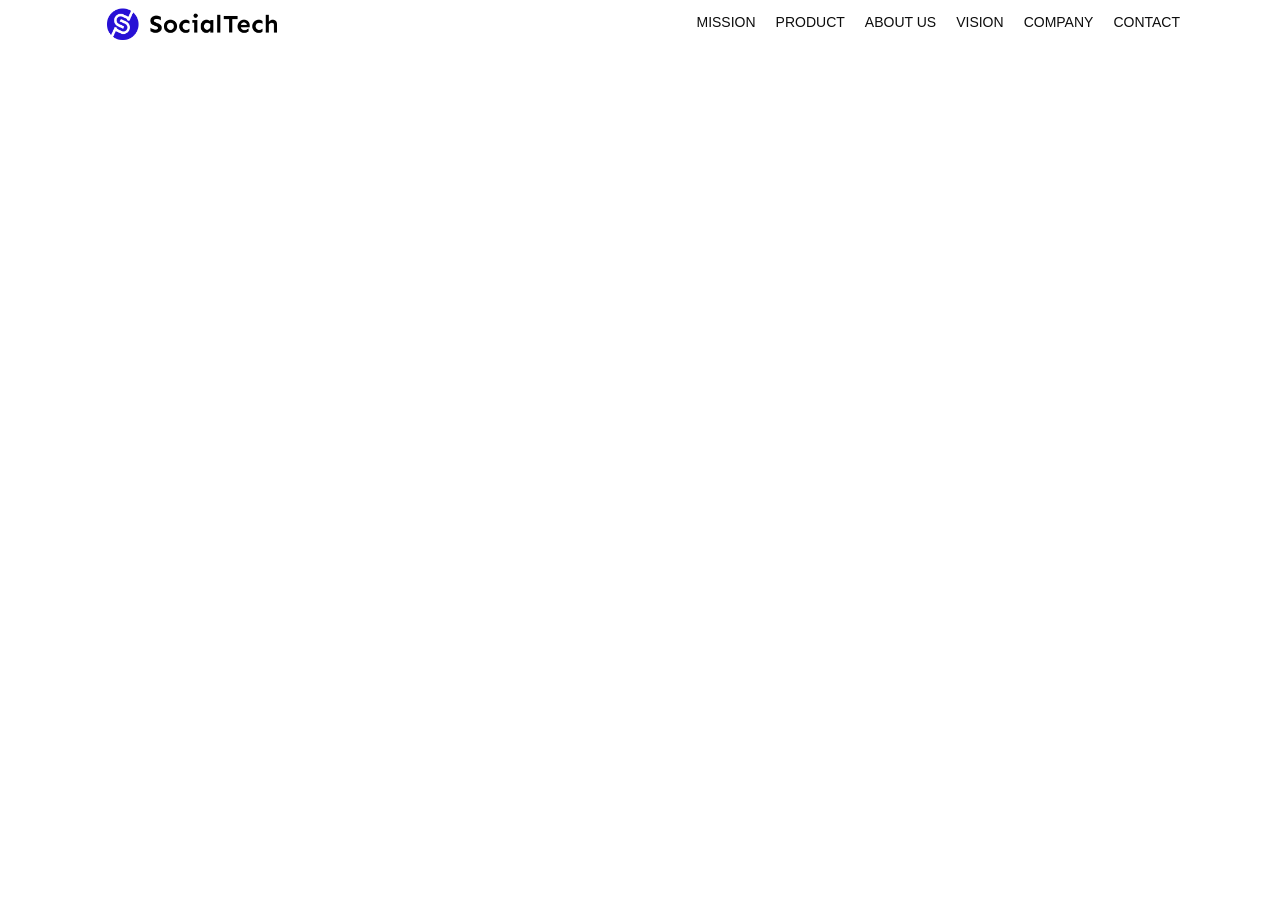
==== socialtech/index.html @ f6176fb5 "socialtech　アップロード" ====
<!DOCTYPE html>
<html lang="ja">
<head>
    <meta charset="UTF-8">
    <meta name="viewport" content="width=device-width, initial-scale=1.0">
    <meta name="description" content="SocialTechはEdTech業界のリーディングカンパニーを目指します。">
    <title>SocialTech</title>
    <link rel="stylesheet" href="reset.css">
    <link rel="stylesheet" href="style.css">
</head>
<body>
    <!-- ヘッダー -->
    <header>
        <!-- ロゴ -->
        <a href="index.html" id="logo">
            <img src="images/logo.png" alt="トップページに戻る">
        </a>
            <!-- PC用ナビゲーション -->
             <nav id="nav-pc">
                <ul>
                    <li><a href="mission.html">MISSION</a></li>
                    <li><a href="product.html">PRODUCT</a></li>
                    <li><a href="index.html#aboutus">ABOUT US</a></li>
                    <li><a href="index.html#vision">VISION</a></li>
                    <li><a href="index.html#company">COMPANY</a></li>
                    <li><a href="index.html#contact">CONTACT</a></li>
                </ul>
             </nav>
    </header>
    <main>
        <article>
            
        </article>
    </main>
    
</body>
</html>
---- socialtech/style.css ----
@charset "utf-8";

body{
max-width: 1080px;
margin: 0 auto;
}
header{
    display: flex;
    justify-content: space-between;
}
nav#nav-pc{
    font-size: 14px;
}
nav#nav-pc ul{
    display: flex;
    padding-left: 0;
}
nav#nav-pc ul li{
    list-style: none;
}
nav#nav-pc ul li a{
    text-decoration: none;
    margin-left: 20px;
    color: #0d0d0d;
}
nav#nav-pc ul li a:hover{
    text-decoration: underline;
}
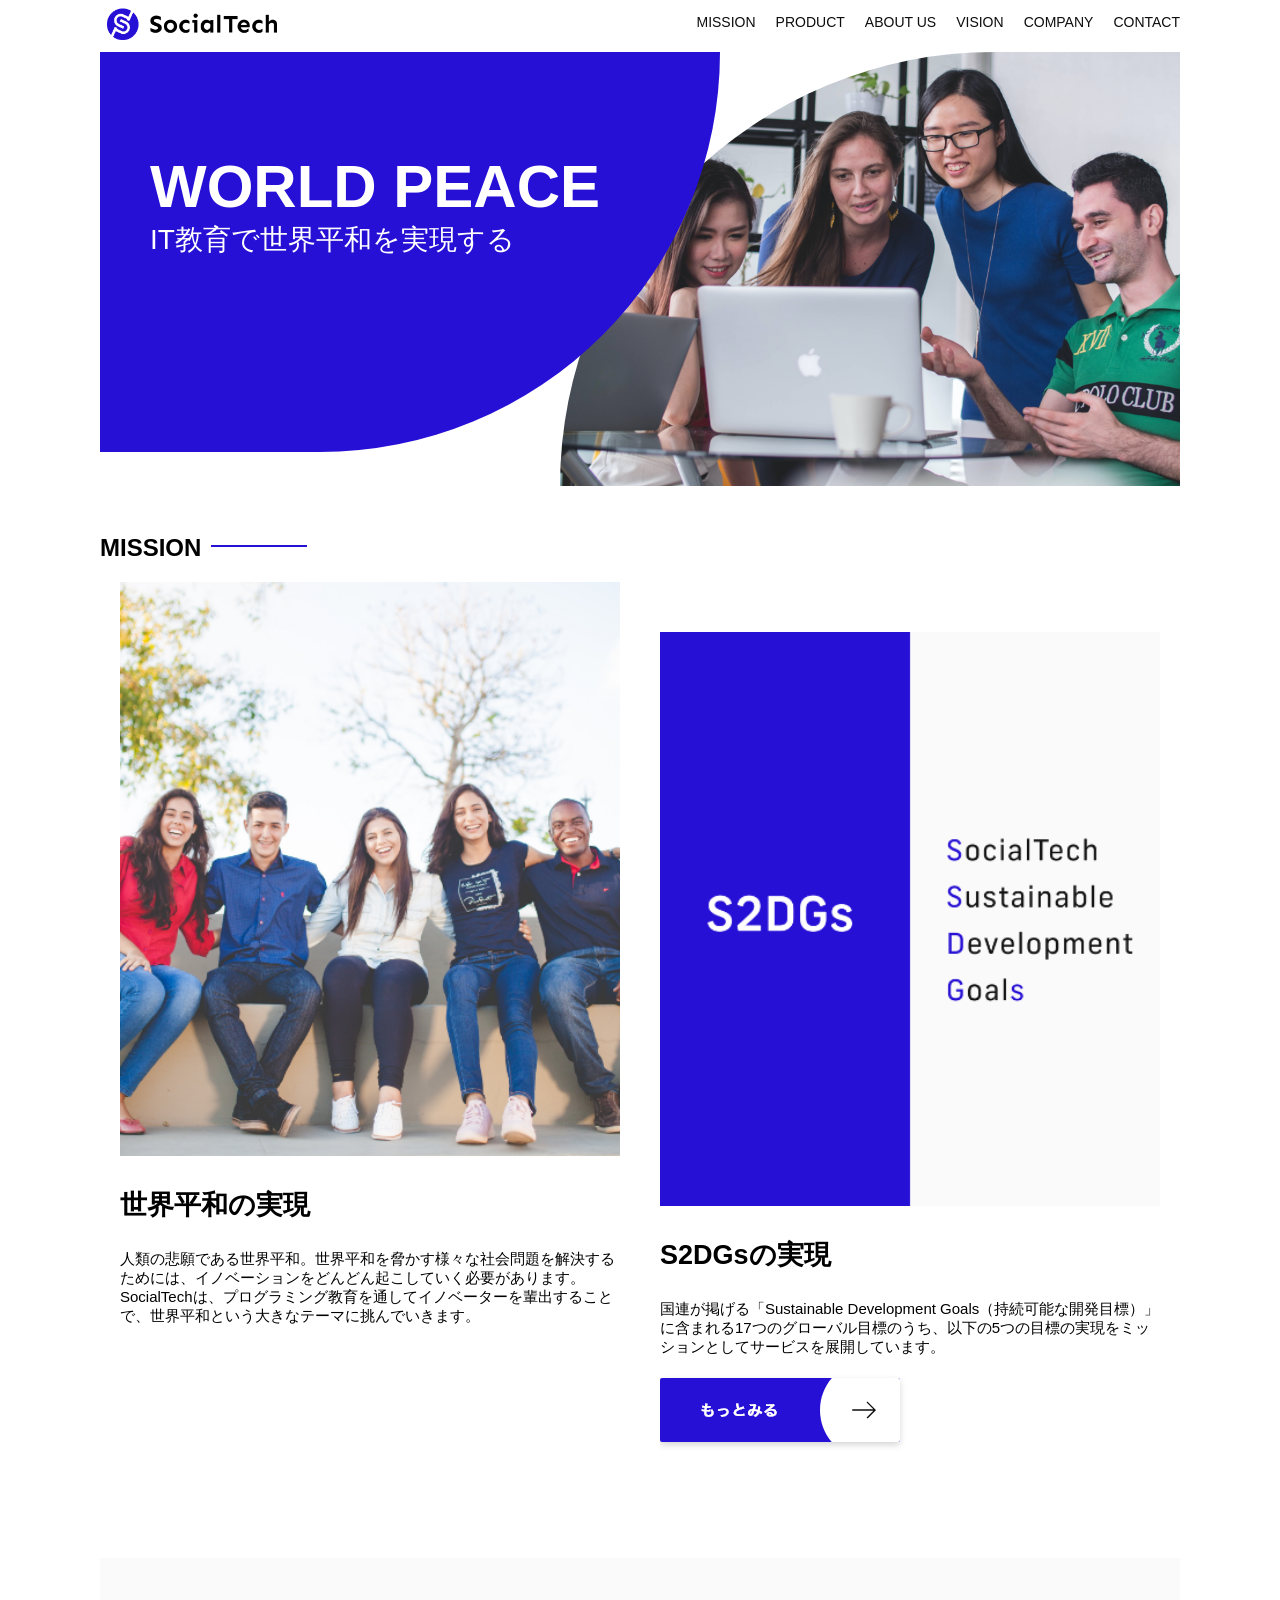
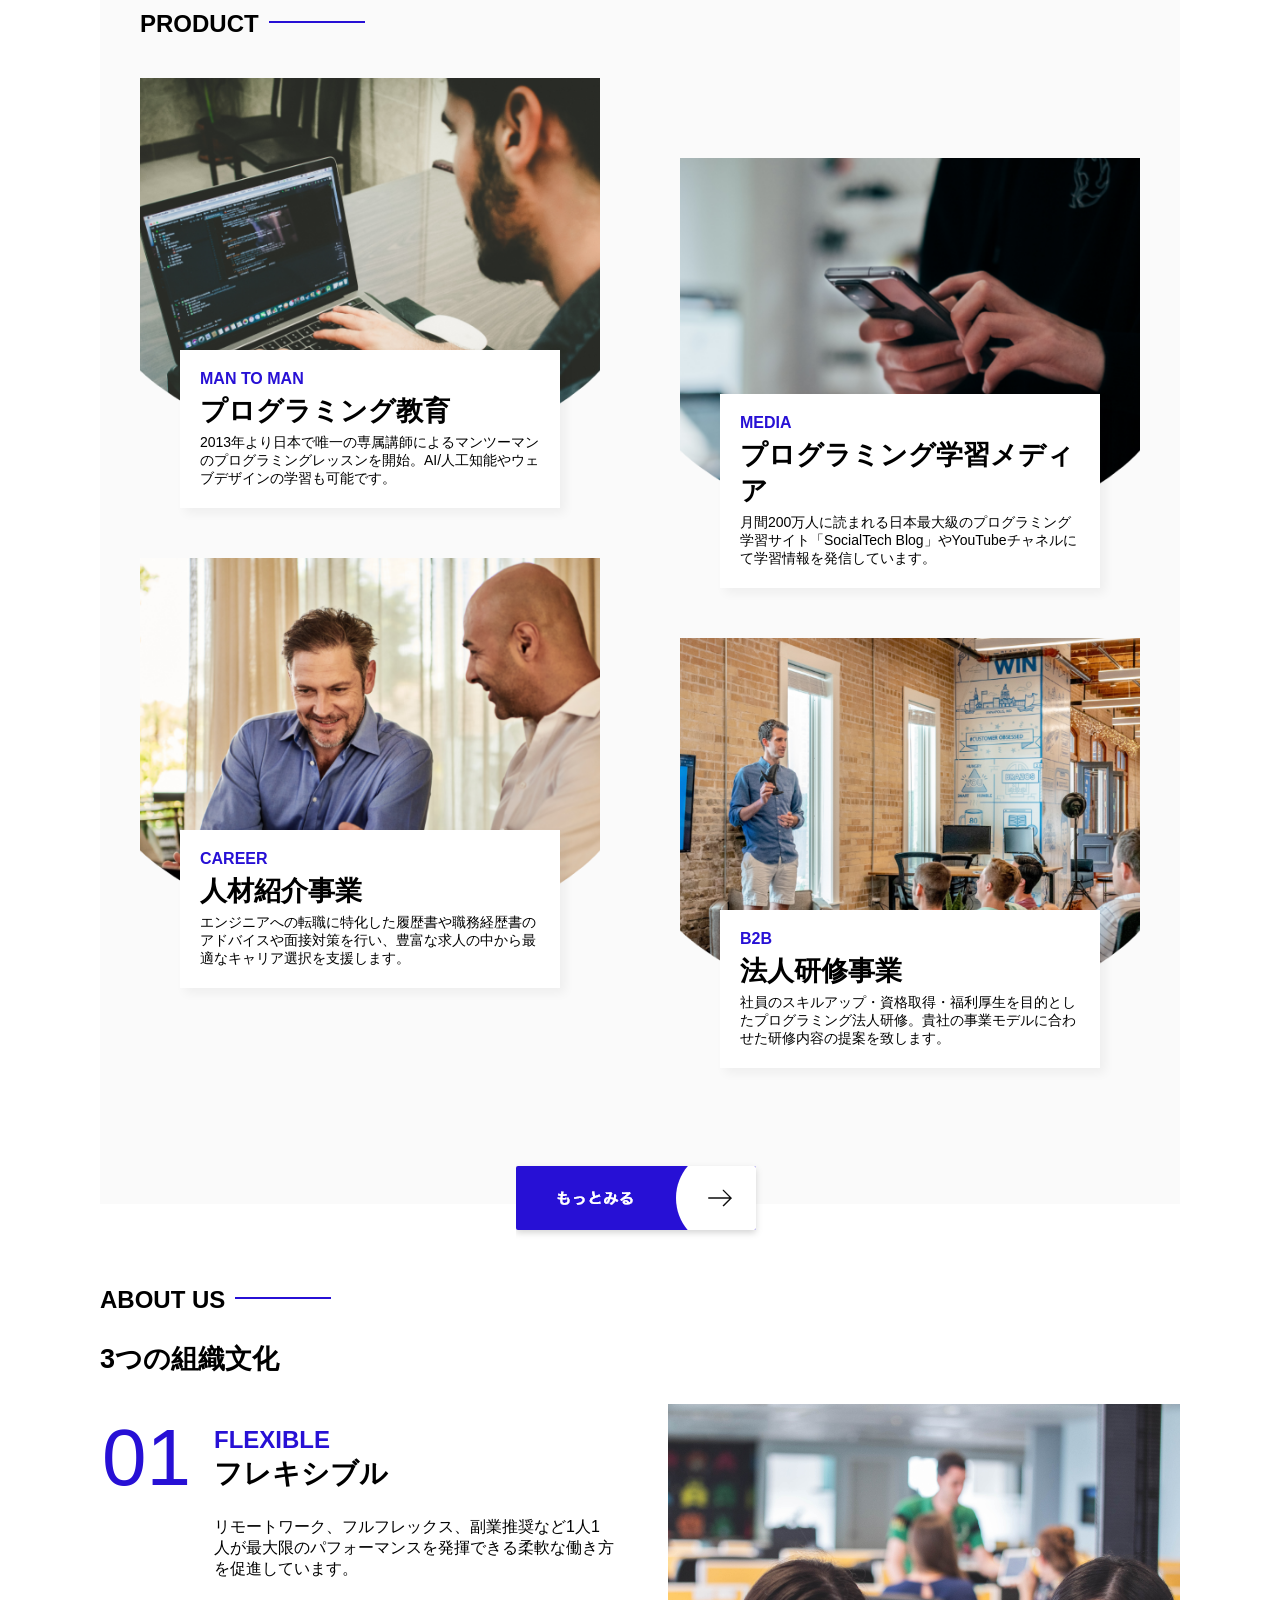
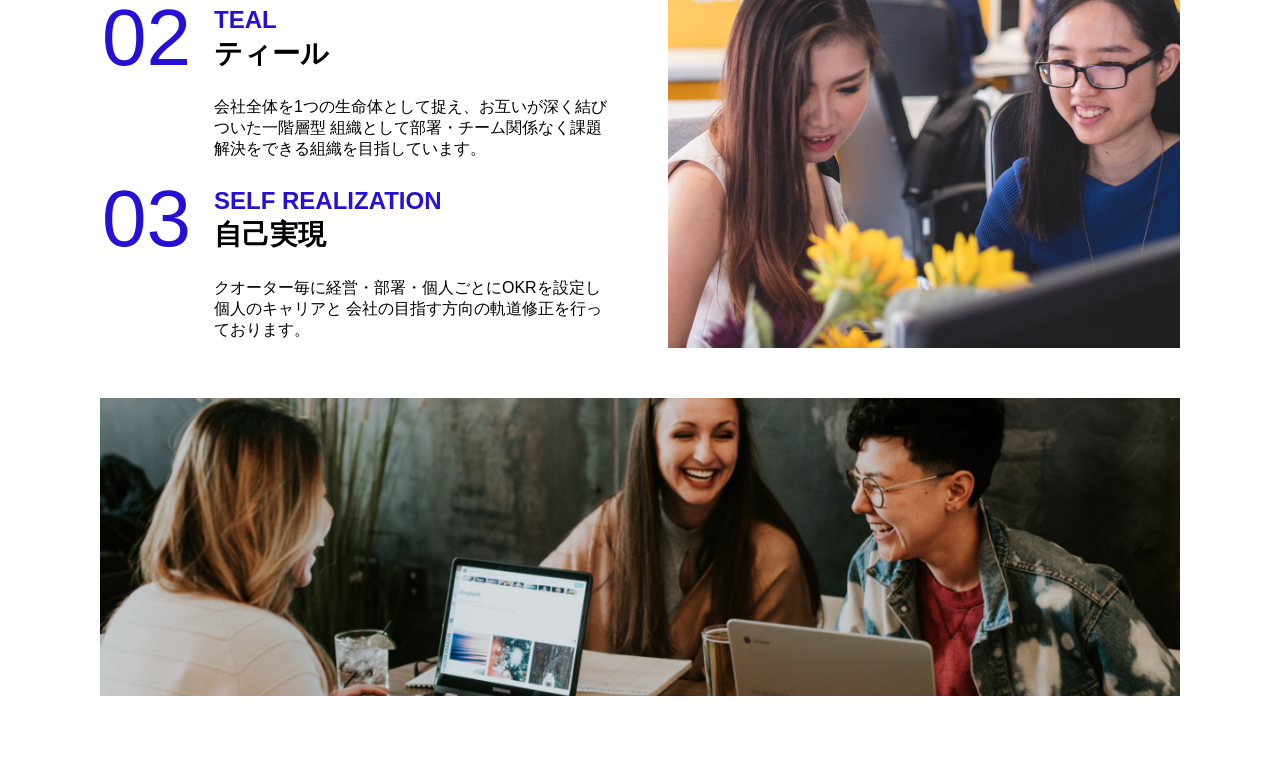
==== commit 936f5bd6: "socialtech　追加しました" ====
--- a/socialtech/index.html
+++ b/socialtech/index.html
@@ -29,9 +29,126 @@
     </header>
     <main>
         <article>
-            
+          <!-- メインビジュアル -->
+          <section id="main-visual">
+            <div id="main-message">
+              <h1>WORLD PEACE</h1>
+              <p>IT教育で世界平和を実現する</p>
+            </div>
+            <img src="images/index/index-main.png" alt="PCの周りに集まる多国籍の仲間たち">
+          </section>
+          <!--ミッション-->
+          <section id="mission">
+            <h2 class="index-h2">MISSION</h2>
+            <div id="mission-flex">
+              <div>
+                <img id="mission-photo" src="images/index/index-mission.png" alt="屋外のベンチで写真を撮影する多国籍の仲間たち">
+                <h3>世界平和の実現</h3>
+                <p>
+                  人類の悲願である世界平和。世界平和を脅かす様々な社会問題を解決するためには、イノベーションをどんどん起こしていく必要があります。SocialTechは、プログラミング教育を通してイノベーターを輩出することで、世界平和という大きなテーマに挑んでいきます。
+                </p>
+              </div>
+              <div>
+                <img id="s2dgs" src="images/index/s2dgs.png"  alt="S2DGs">
+                <h3>S2DGsの実現</h3>
+                <p>国連が掲げる「Sustainable Development Goals（持続可能な開発目標）」に含まれる17つのグローバル目標のうち、以下の5つの目標の実現をミッションとしてサービスを展開しています。</p>
+                <a href="mission.html">
+                    <img src="images/button-more.png" alt="もっとみる">
+                </a>
+              </div>
+            </div>
+          </section>
+          <!-- プロダクト -->
+           <section id="product">
+            <h2 class="index-h2">PRODUCT</h2>
+            <div class="product-flex">
+                <div id="product-left">
+                    <div>
+                        <img class="product-photo" src="images/index/index-mantoman.png" alt="PCでコードを書く男性">
+                        <div class="product-explain">
+                          <span>MAN TO MAN</span>
+                          <h3>プログラミング教育</h3>
+                          <p>2013年より日本で唯一の専属講師によるマンツーマンのプログラミングレッスンを開始。AI/人工知能やウェブデザインの学習も可能です。</p>
+                        </div>
+                      </div>
+                      <div>
+                        <img class="product-photo" src="images/index/index-career.png" alt="笑顔で話し合う2人の男性">
+                        <div class="product-explain">
+                          <span>CAREER</span>
+                          <h3>人材紹介事業</h3>
+                          <p>エンジニアへの転職に特化した履歴書や職務経歴書のアドバイスや面接対策を行い、豊富な求人の中から最適なキャリア選択を支援します。</p>
+                        </div>
+                      </div>
+                </div>
+                <div id="product-right">
+                    <div>
+                        <img class="product-photo" src="images/index/index-media.png" alt="スマートフォンを操作する人">
+                        <div class="product-explain">
+                          <span>MEDIA</span>
+                          <h3>プログラミング学習メディア</h3>
+                          <p>月間200万人に読まれる日本最大級のプログラミング学習サイト「SocialTech Blog」やYouTubeチャネルにて学習情報を発信しています。</p>
+                        </div>
+                      </div>
+                      <div>
+                        <img class="product-photo" src="images/index/index-b2b.png" alt="講演中の男性とそれを聴く人々">
+                        <div class="product-explain">
+                          <span>B2B</span>
+                          <h3>法人研修事業</h3>
+                          <p>社員のスキルアップ・資格取得・福利厚生を目的としたプログラミング法人研修。貴社の事業モデルに合わせた研修内容の提案を致します。</p>
+                        </div>
+                      </div>
+                    </div>
+                  </div>
+                  <div id="product-more">
+                    <a href="product.html">
+                      <img src="images/button-more.png" alt="もっとみる">
+                    </a>
+                </div>
+            </div>
+           </section>
+           <!-- ABOUT US -->
+           <section id="aboutus">
+            <h2 class="index-h2">ABOUT US</h2>
+            <h3>3つの組織文化</h3>
+            <div>
+                <table class="culture-table">
+                    <tr>
+                      <td class="culture-num">01</td>
+                      <th><span class="culture-en">FLEXIBLE</span><br>フレキシブル</th>
+                    </tr>
+                    <tr>
+                      <td>
+                        <!--空のセル-->
+                      </td>
+                      <td class="culture-description">リモートワーク、フルフレックス、副業推奨など1人1人が最大限のパフォーマンスを発揮できる柔軟な働き方を促進しています。</td>
+                    </tr>
+                    <tr>
+                      <td class="culture-num">02</td>
+                      <th><span class="culture-en">TEAL</span><br>ティール</th>
+                    </tr>
+                    <tr>
+                      <td>
+                        <!--空のセル-->
+                      </td>
+                      <td class="culture-description">会社全体を1つの生命体として捉え、お互いが深く結びついた一階層型 組織として部署・チーム関係なく課題解決をできる組織を目指しています。</td>
+                    </tr>
+                    <tr>
+                      <td class="culture-num">03</td>
+                      <th><span class="culture-en">SELF REALIZATION</span><br>自己実現</th>
+                    </tr>
+                    <tr>
+                      <td>
+                        <!--空のセル-->
+                      </td>
+                      <td class="culture-description">クオーター毎に経営・部署・個人ごとにOKRを設定し個人のキャリアと 会社の目指す方向の軌道修正を行っております。</td>
+                    </tr>
+                  </table>
+                  <img class="culture-img" src="images/index/index-aboutus1.png" alt="笑顔で話し合う2人の女性">
+            </div>
+            <img class="culture-img2" src="images/index/index-aboutus2.png" alt="笑顔で話し合う3人の男女">
+           </section>
         </article>
-    </main>
+      </main>
+    </body>
     
-</body>
-</html>+    </html>
--- a/socialtech/style.css
+++ b/socialtech/style.css
@@ -25,4 +25,192 @@
 }
 nav#nav-pc ul li a:hover{
     text-decoration: underline;
-}+}
+section#main-visual{
+    position: relative;
+    height: 400px;
+}
+div#main-message{
+    position: absolute;
+    top: 0;
+    left: 0;
+    background-color: #2710d5;
+    color: #ffffff;
+    border-radius: 0 0 476px 0;
+    max-width: 620px;
+    height: 100%;
+    width: 100%;
+    z-index: 11;
+}
+#main-message > h1{
+    font-size: 60px;
+    margin: 100px 0 0 50px;
+}
+#main-message > p{
+    font-size: 28px;
+    margin: 0 0 0 50px;
+}
+#main-visual > img{
+    max-width: 620px;
+    border-radius: 476px 0 0 0;
+    position: absolute;
+    top: 0;
+    right: 0;
+    z-index: 10;
+}
+/* 見出し */
+h2{
+    margin: 40px 0 0 0;
+}
+h2::after{
+    content: url(images/line.png);
+    margin-left: 10px;
+}
+h3{
+    font-size: 27px;
+}
+/* ミッション */
+section#mission{
+    margin: 80px auto 80px auto;
+}
+div#mission-flex{
+    display: flex;
+}
+#mission-flex > div{
+    width: 50%;
+    margin: 20px;
+}
+#mission-photo{
+    width: 100%;
+}
+#s2dgs{
+    margin-top: 50px;
+    width: 100%;
+}
+/* プロダクト */
+#product {
+    background-color: #fafafa;
+    margin: 80px 0 80px 0;
+    padding: 10px 40px 0px 40px;
+  }
+  
+  /* 外枠 */
+  #product .product-flex {
+    margin-top: 40px;
+    display: flex;
+  }
+  
+  /* 左のカラム */
+  #product-left {
+    width: 50%;
+    margin-right: 20px;
+  }
+  
+  /* 右のカラム */
+  #product-right {
+    width: 50%;
+    margin-left: 20px;
+    margin-top: 80px;
+  }
+  
+  /* 画像＋説明の枠 */
+  #product-left > div {
+    position: relative;
+    height: 480px;
+    margin-right: 20px;
+  }
+  
+  #product-right > div {
+    position: relative;
+    height: 480px;
+    margin-left: 20px;
+  }
+  
+   /* 画像 */
+   .product-photo {
+     width: 100%;
+   }
+    /* 説明文の枠 */
+ .product-explain {
+    background-color: #ffffff;
+    position: absolute;
+    left: 0;
+    bottom: 50px;
+    margin: 0 40px 0 40px;
+    padding: 20px;
+    box-shadow: 5px 5px 10px rgba(0, 0, 0, 0.05);
+  }
+  
+  /* 説明文の英語 */
+  .product-explain > span {
+    color: #2710d5;
+    font-weight: bold;
+    font-size: 16px;
+    margin: 0;
+  }
+  
+  /* 説明文の見出し */
+  .product-explain > h3 {
+    margin: 5px 0 5px 0;
+  }
+  
+  /* 説明文 */
+  .product-explain > p {
+    font-size: 14px;
+    margin: 0;
+  }
+  
+  /* もっと見るボタン */
+  #product-more {
+    text-align: center;
+  }
+  
+  #product-more a {
+    position: relative;
+    bottom: -42px;
+  }
+  /* ABOUT US */
+  #aboutus{
+    margin: 80px auto 80px auto;
+  }
+   /* 3つの組織文化と画像を入れる枠 */
+  #aboutus > div{
+    display: flex;
+  }
+  /* 画像 */
+  .culture-img{
+    width: 50%;
+    align-self: flex-start;
+  }
+  .culture-img2{
+    margin-top: 50px;
+    width: 100%;
+  }
+ /* 3つの組織文化の表 */
+ .culture-table {
+    margin-right: 50px;
+  }
+   /* 番号 */
+ .culture-num {
+    font-size: 80px;
+    color: #2710d5;
+    padding: 0 20px 0 0;
+  }
+ 
+  /* 見出し */
+  .culture-table th {
+    text-align: left;
+    font-size: 28px;
+    font-weight: bold;
+  }
+ 
+  /* 組織文化英語 */
+  .culture-en {
+    color: #2710d5;
+    font-size: 24px;
+  }
+ 
+  /* 説明文 */
+  .culture-description {
+    margin: 0;
+  }
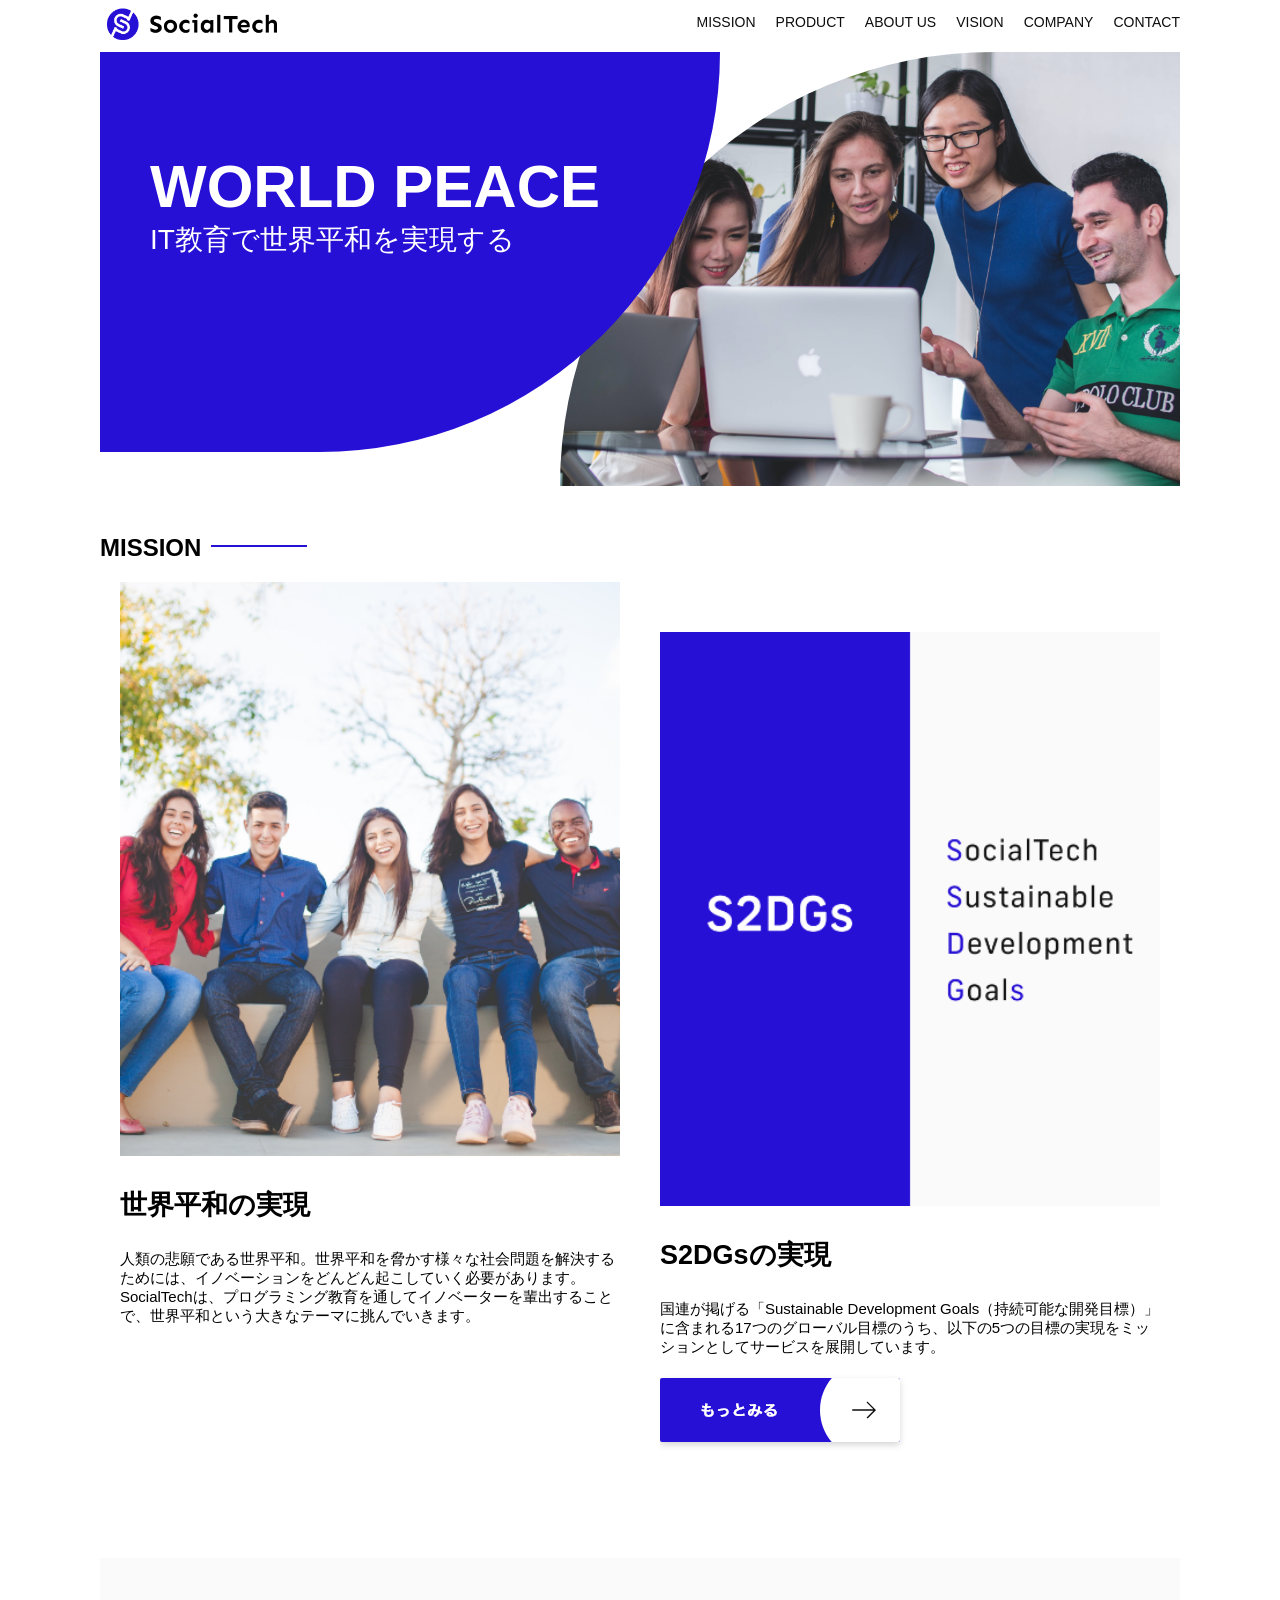
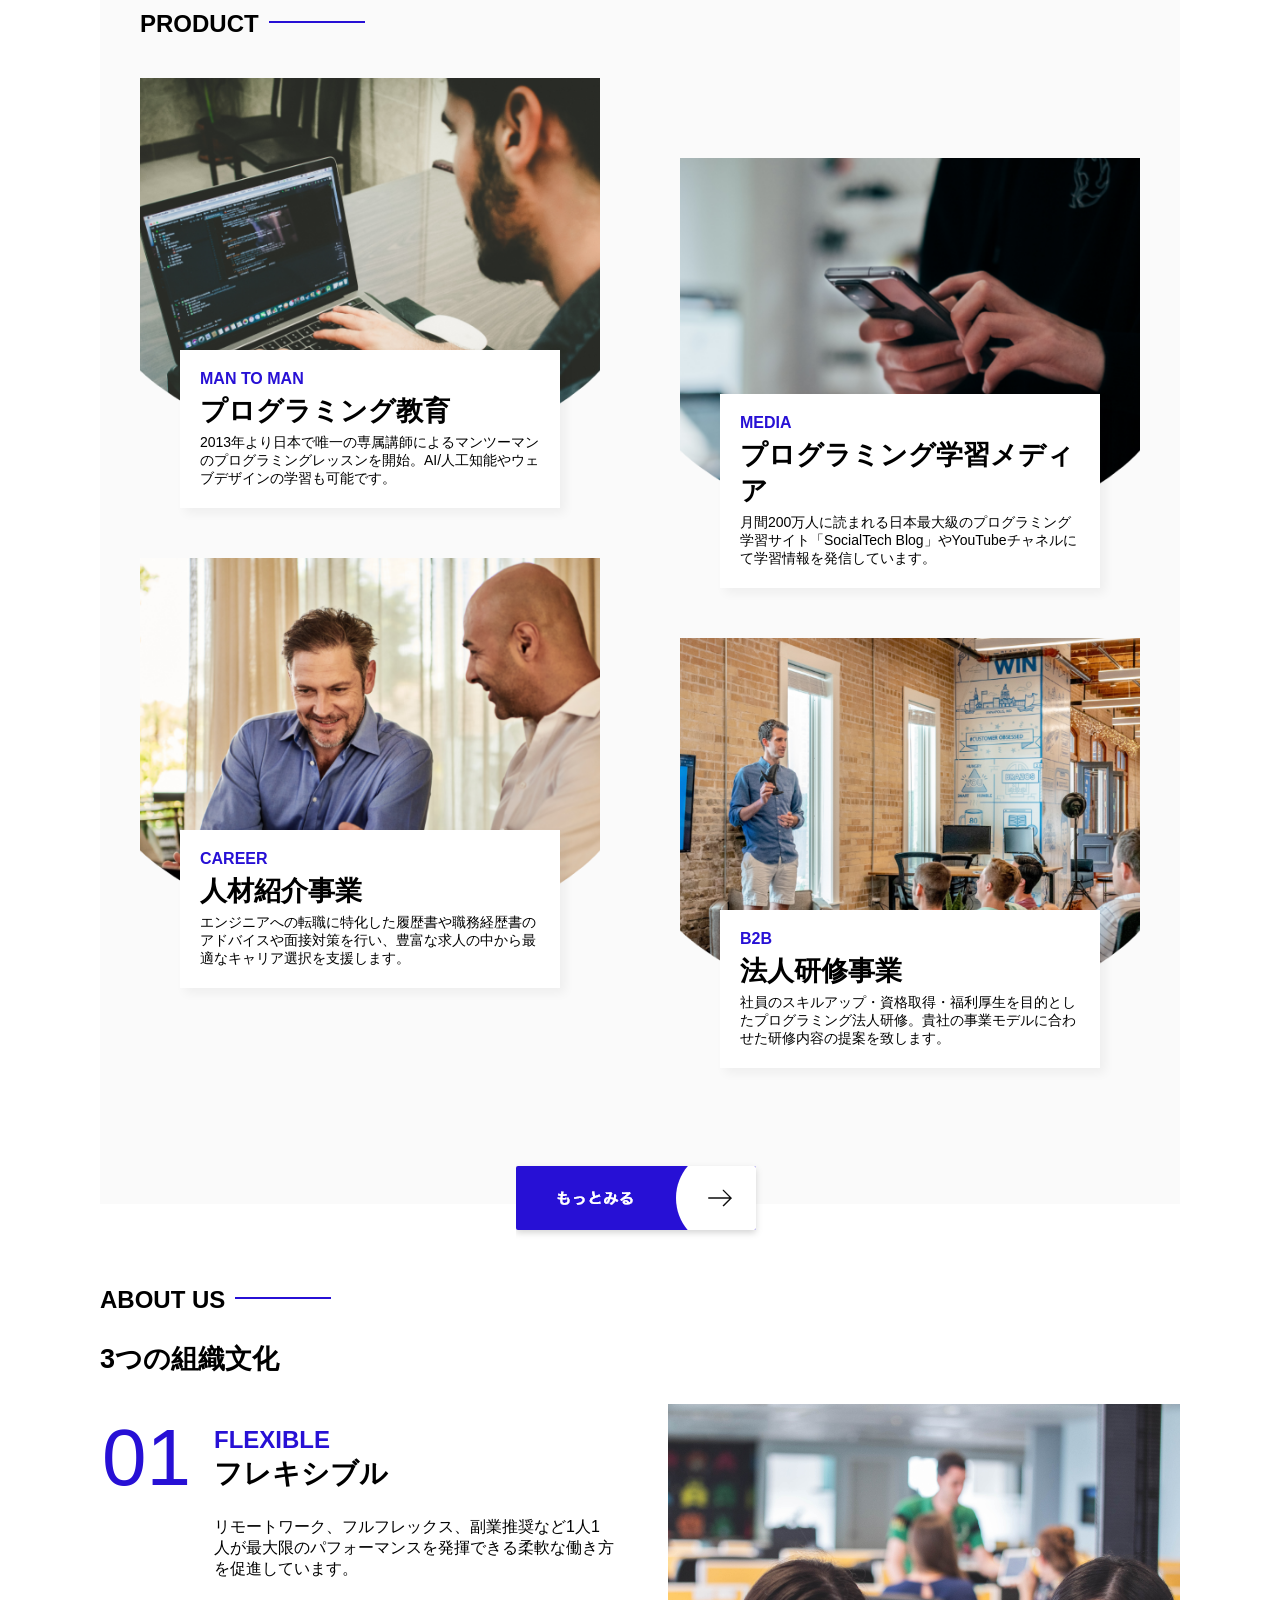
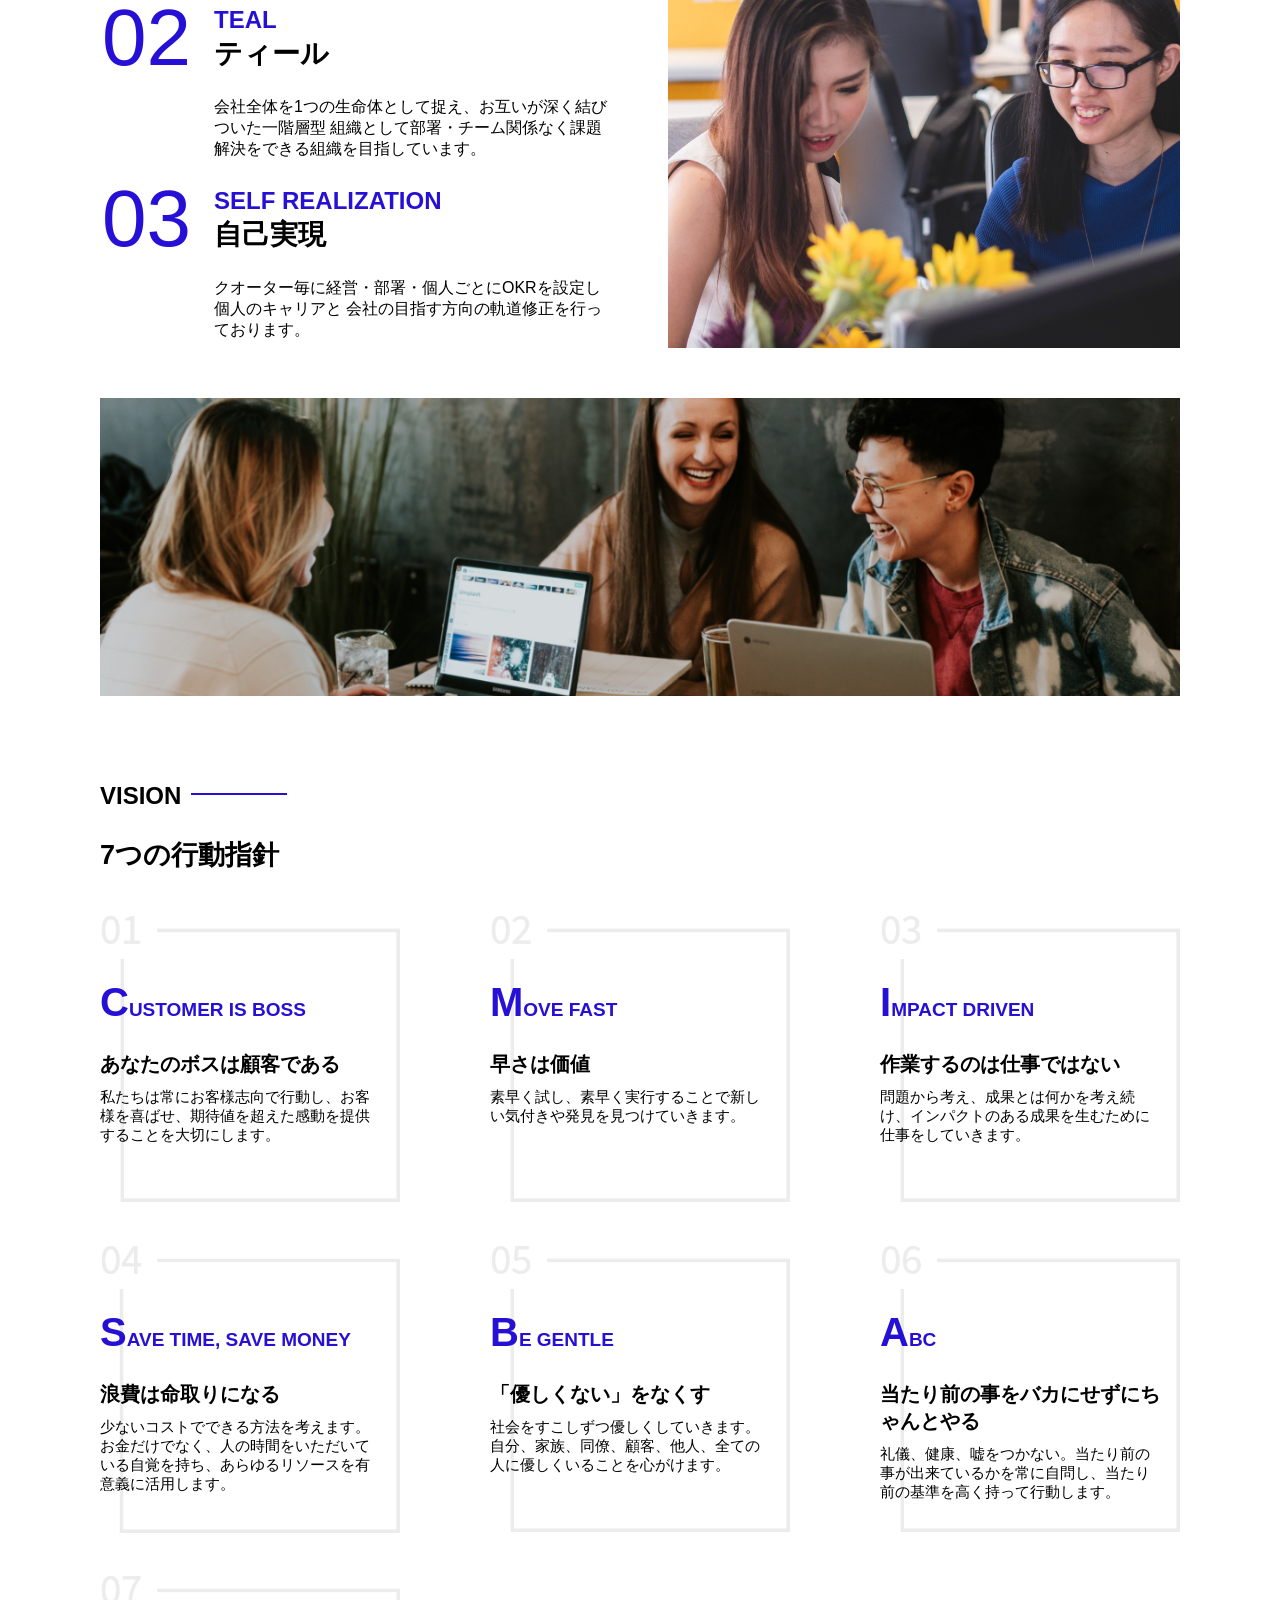
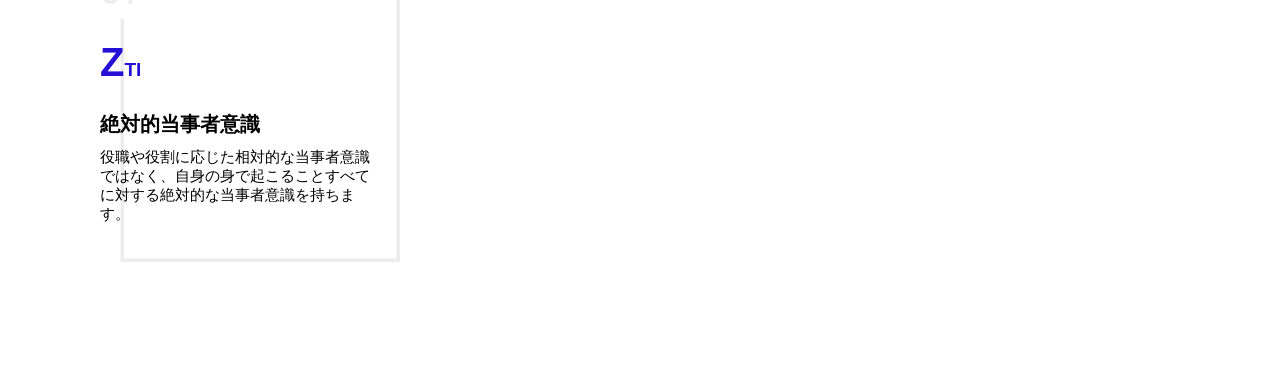
==== commit 6304c9d5: "socialtech　追加しました" ====
--- a/socialtech/index.html
+++ b/socialtech/index.html
@@ -147,6 +147,76 @@
             </div>
             <img class="culture-img2" src="images/index/index-aboutus2.png" alt="笑顔で話し合う3人の男女">
            </section>
+           <!-- VISION -->
+            <section id="vision">
+              <h2 class="index-h2">VISION</h2>
+              <h3>7つの行動指針</h3>
+              <div>
+                <div class="vision-box">
+                  <img src="images/index/vision-01.png" alt="01">
+                  <div>
+                    <h4>CUSTOMER IS BOSS</h4>
+                    <h5>あなたのボスは顧客である</h5>
+                    <p>私たちは常にお客様志向で行動し、お客様を喜ばせ、期待値を超えた感動を提供することを大切にします。</p>
+                  </div>
+                </div>
+
+                <div class="vision-box">
+                  <img src="images/index/vision-02.png" alt="02">
+                  <div>
+                    <h4>MOVE FAST</h4>
+                    <h5>早さは価値</h5>
+                    <p>素早く試し、素早く実行することで新しい気付きや発見を見つけていきます。</p>
+                  </div>
+                </div>
+
+                <div class="vision-box">
+                  <img src="images/index/vision-03.png" alt="03">
+                  <div>
+                    <h4>IMPACT DRIVEN</h4>
+                    <h5>作業するのは仕事ではない</h5>
+                    <p>問題から考え、成果とは何かを考え続け、インパクトのある成果を生むために仕事をしていきます。</p>
+                  </div>
+                </div>
+
+                <div class="vision-box">
+                  <img src="images/index/vision-04.png" alt="04">
+                  <div>
+                    <h4>SAVE TIME, SAVE MONEY</h4>
+                    <h5>浪費は命取りになる</h5>
+                    <p>少ないコストでできる方法を考えます。お金だけでなく、人の時間をいただいている自覚を持ち、あらゆるリソースを有意義に活用します。</p>
+                  </div>
+                </div>
+
+                <div class="vision-box">
+                  <img src="images/index/vision-05.png" alt="05">
+                  <div>
+                    <h4>BE GENTLE</h4>
+                    <h5>「優しくない」をなくす</h5>
+                    <p>社会をすこしずつ優しくしていきます。自分、家族、同僚、顧客、他人、全ての人に優しくいることを心がけます。</p>
+                  </div>
+                </div>
+
+                <div class="vision-box">
+                  <img src="images/index/vision-06.png" alt="06">
+                  <div>
+                    <h4>ABC</h4>
+                    <h5>当たり前の事をバカにせずにちゃんとやる</h5>
+                    <p>礼儀、健康、嘘をつかない。当たり前の事が出来ているかを常に自問し、当たり前の基準を高く持って行動します。</p>
+                  </div>
+                </div>
+
+                <div class="vision-box">
+                  <img src="images/index/vision-07.png" alt="07">
+                  <div>
+                    <h4>ZTI</h4>
+                    <h5>絶対的当事者意識</h5>
+                    <p>役職や役割に応じた相対的な当事者意識ではなく、自身の身で起こることすべてに対する絶対的な当事者意識を持ちます。</p>
+                  </div>
+                </div>
+
+              </div>
+            </section>
         </article>
       </main>
     </body>
--- a/socialtech/style.css
+++ b/socialtech/style.css
@@ -213,4 +213,47 @@
   /* 説明文 */
   .culture-description {
     margin: 0;
+  }
+
+  section#vision{
+    margin: 80px auto;
+  }
+  section#vision > div{
+    display: flex;
+    justify-content: space-between;
+    flex-wrap: wrap;
+  }
+  div.vision-box{
+    width: 300px;
+    height: 300px;
+    margin-bottom: 30px;
+    position: relative;
+  }
+  div.vision-box > img{
+    width: 100%;
+    position: relative;
+    z-index: 30;
+  }
+  div.vision-box > div{
+    position: absolute;
+    top: 0;
+    left: 0;
+    z-index: 31;
+    margin-right: 20px;
+  }
+  div.vision-box > div > h4{
+    color: #2710d5;
+    font-size: 19px;
+    margin-top: 80px;
+  }
+  .vision-box > div > h4::first-letter{
+    font-size: 40px;
+  }
+  .vision-box > div > h5{
+    font-size: 20px;
+    margin: 0;
+    /* margin: 0 0 0 0;と同じ */
+  }
+  .vision-box > div > p{
+    margin-top: 10px;
   }
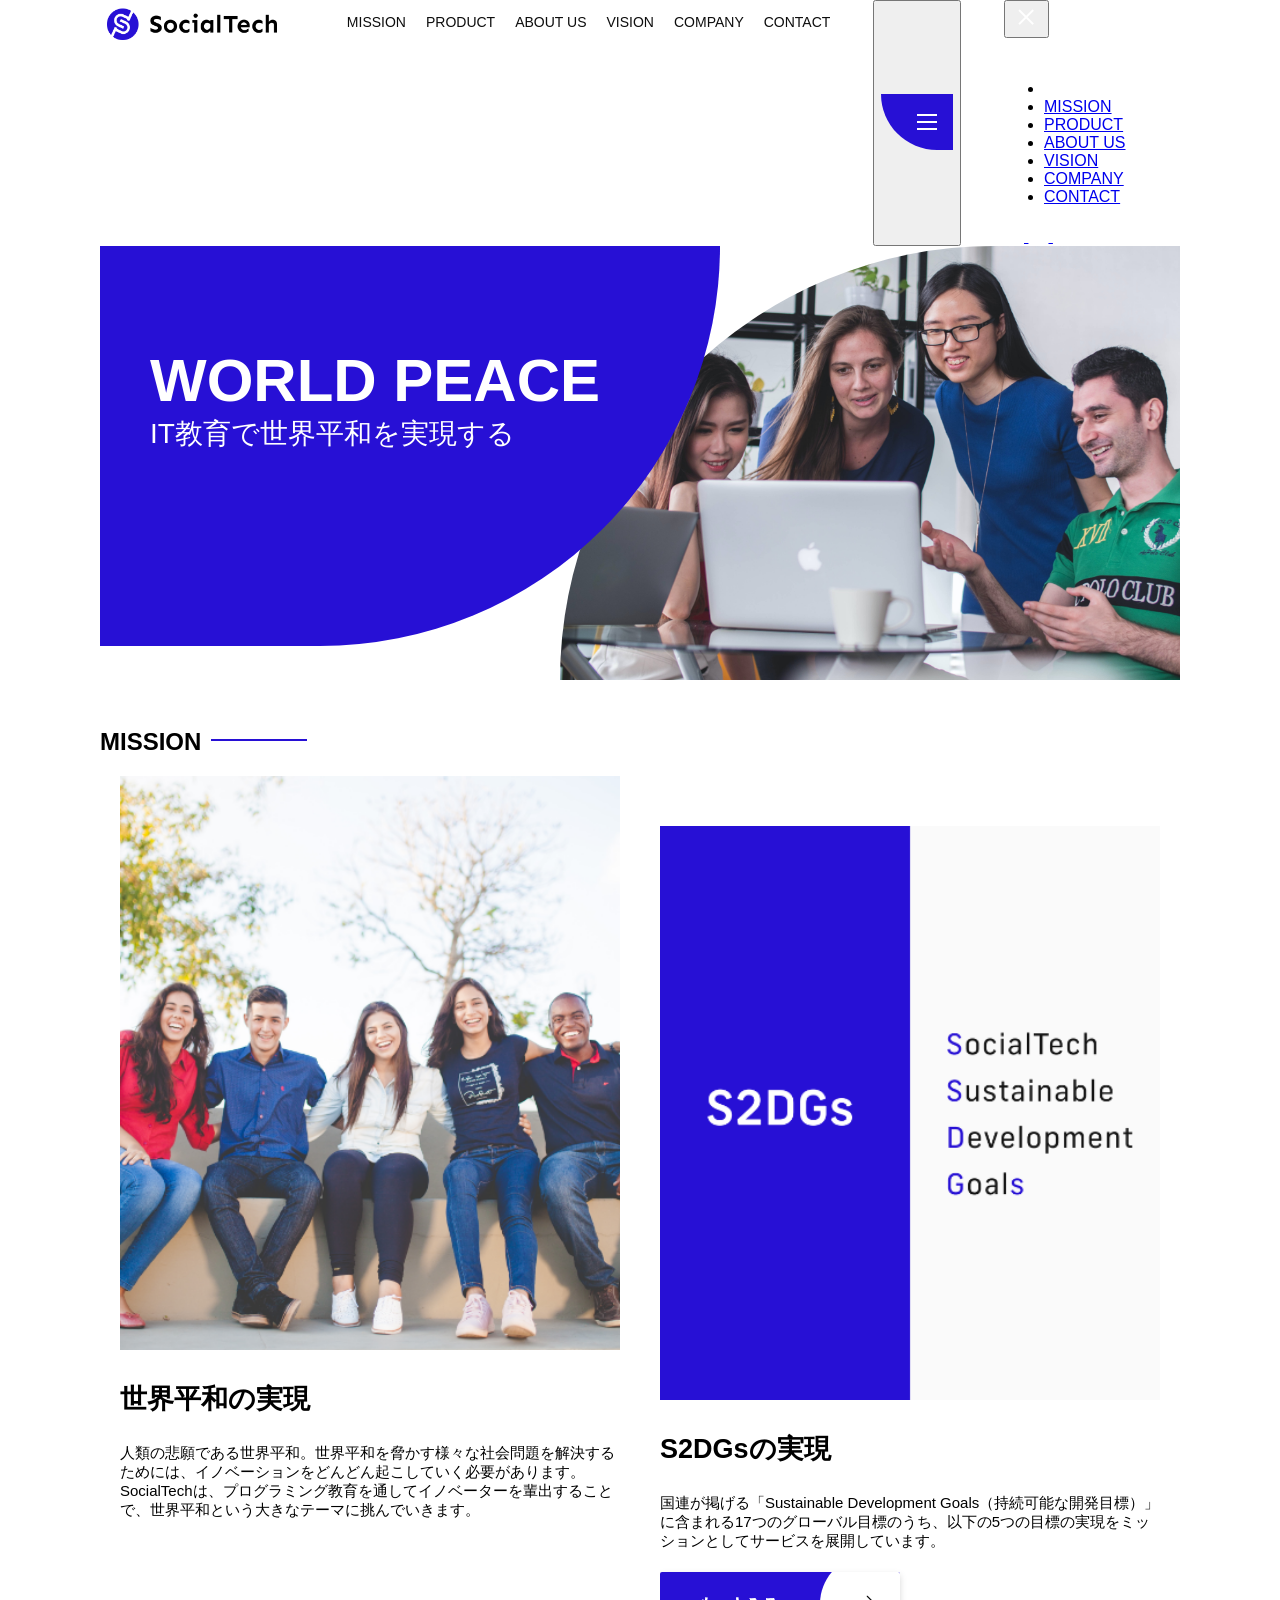
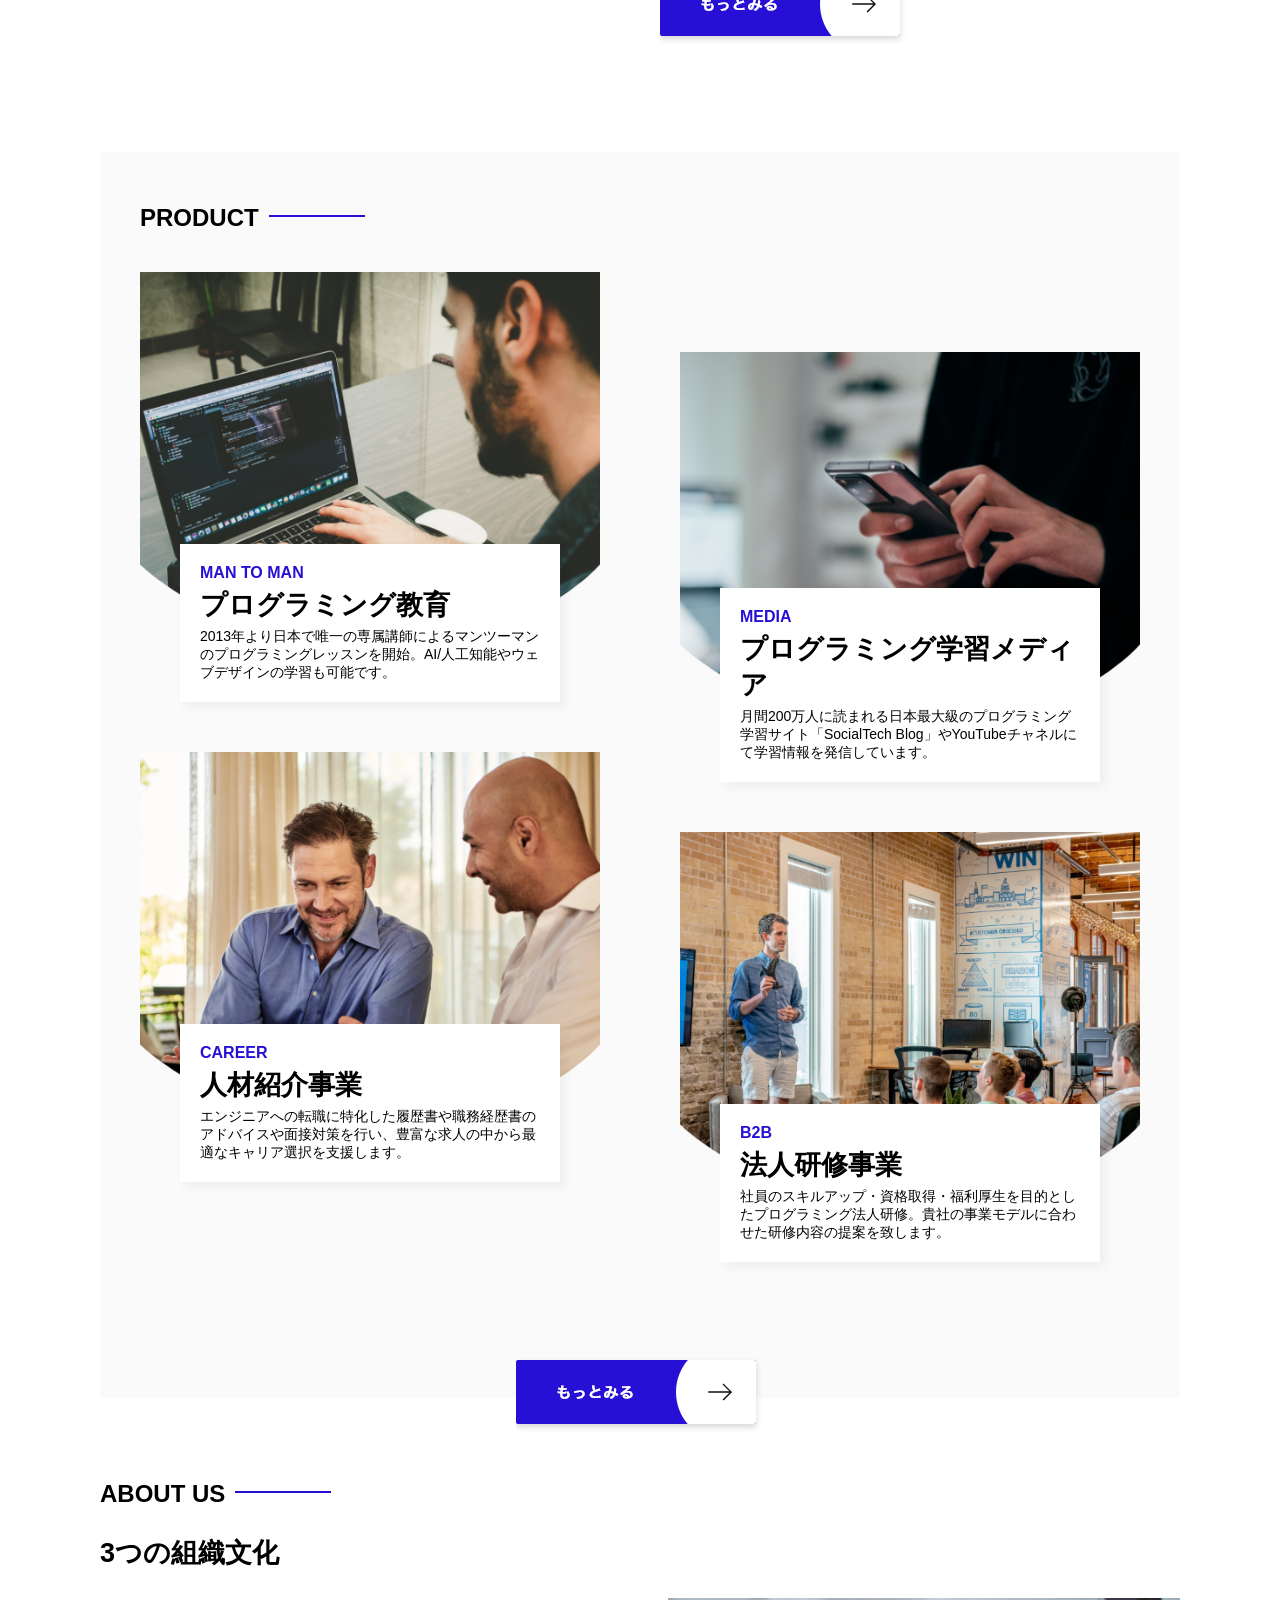
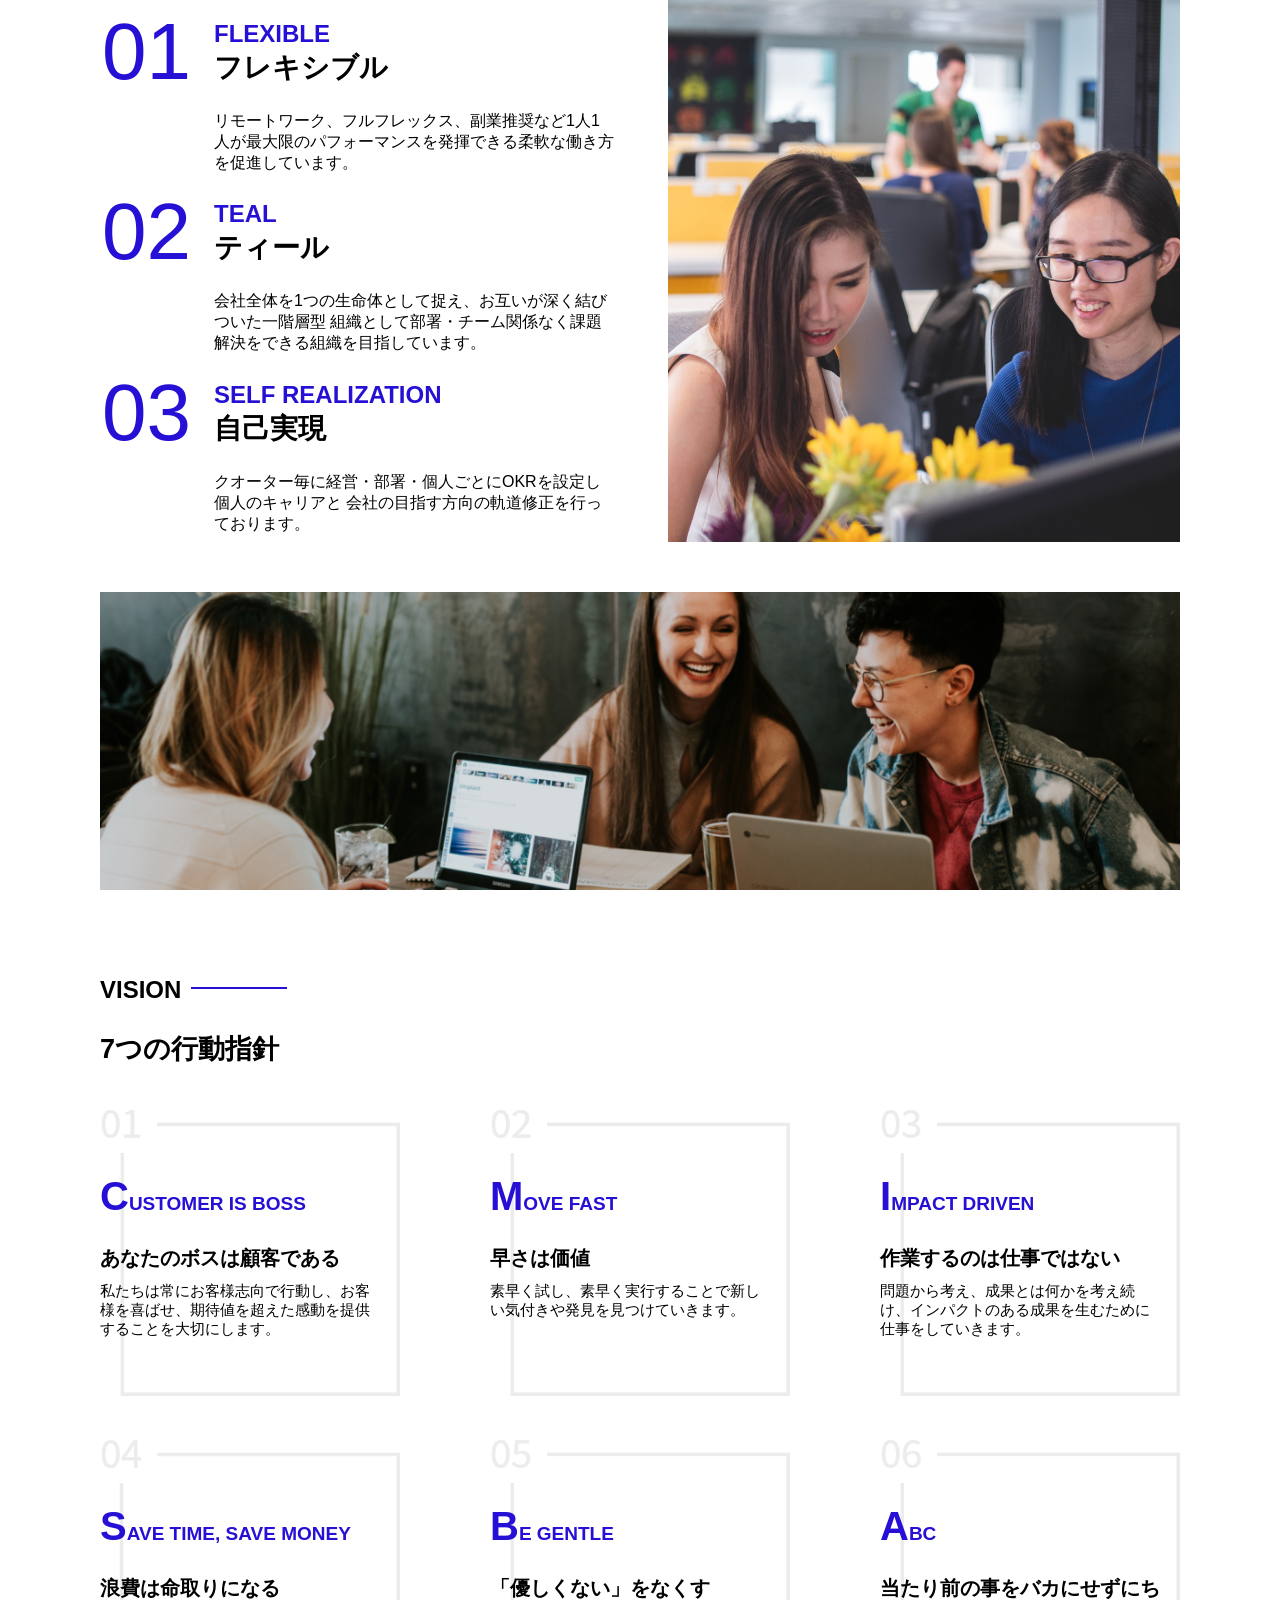
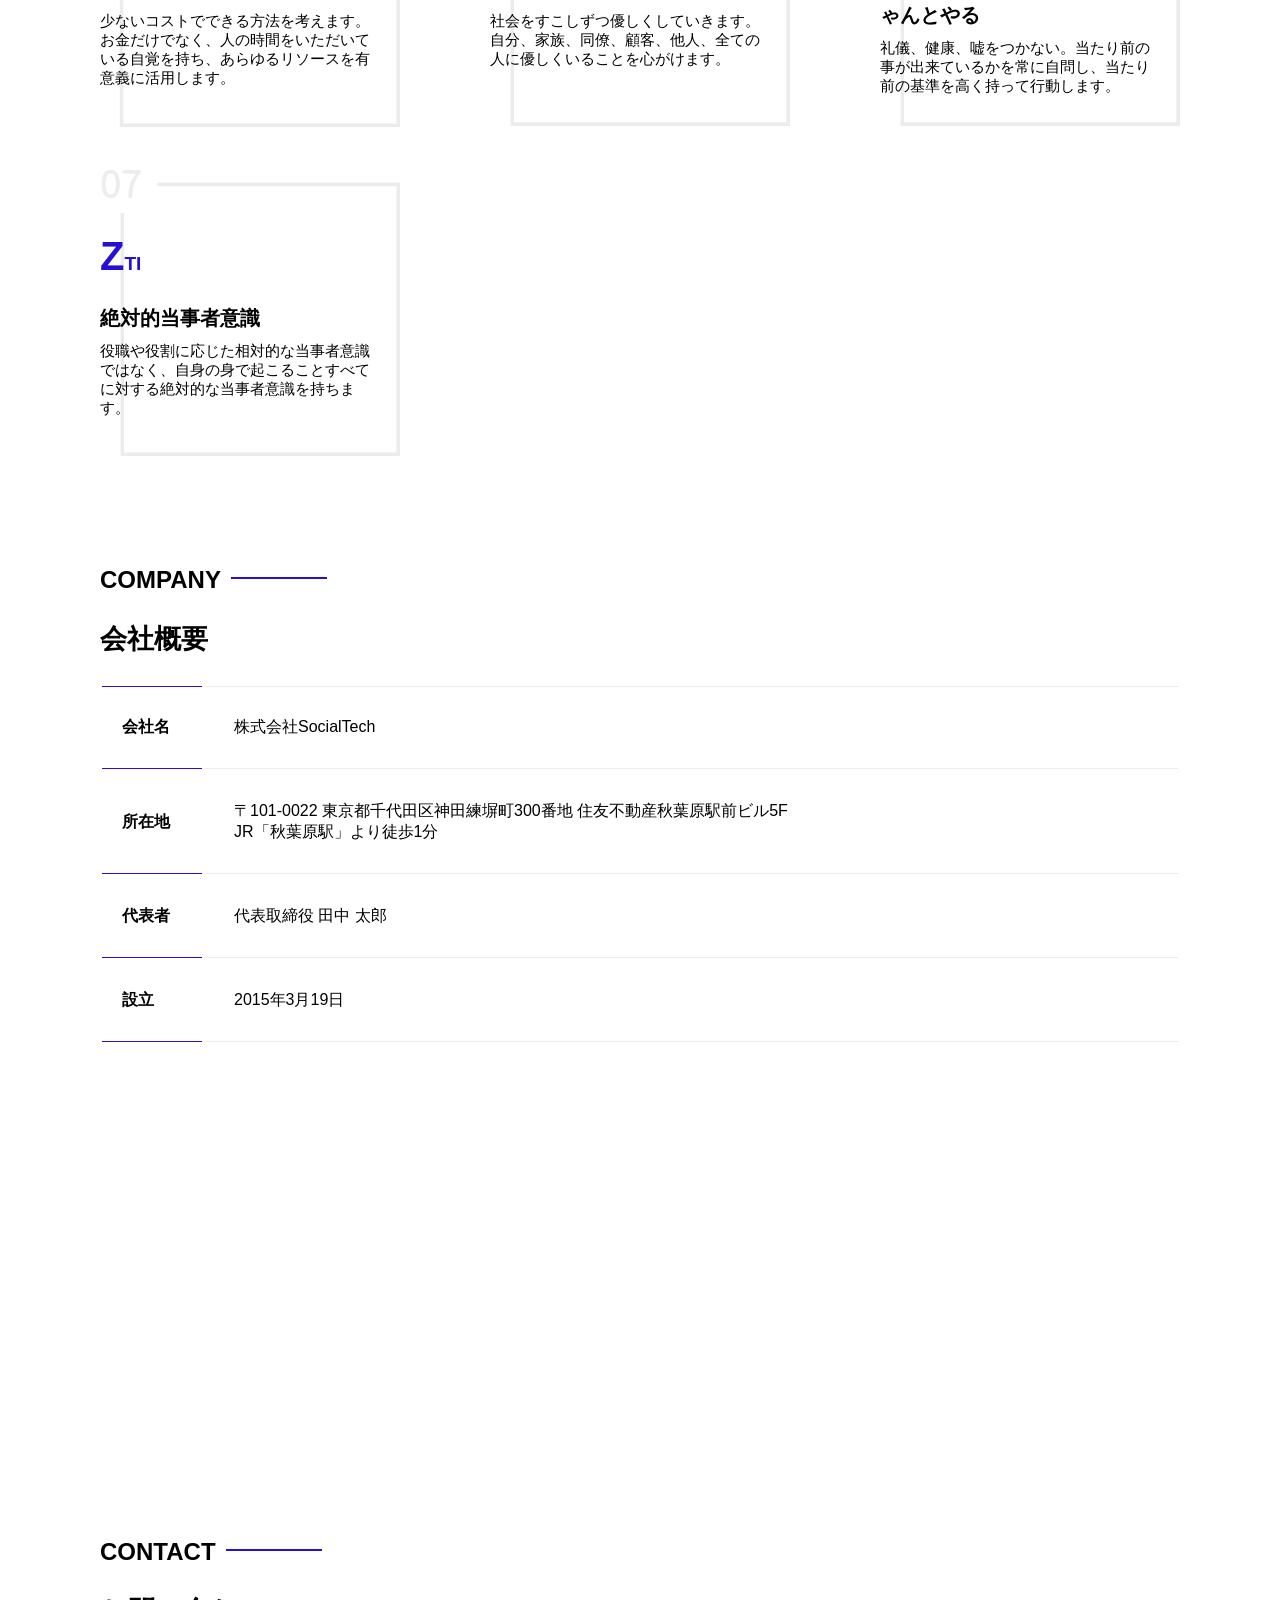
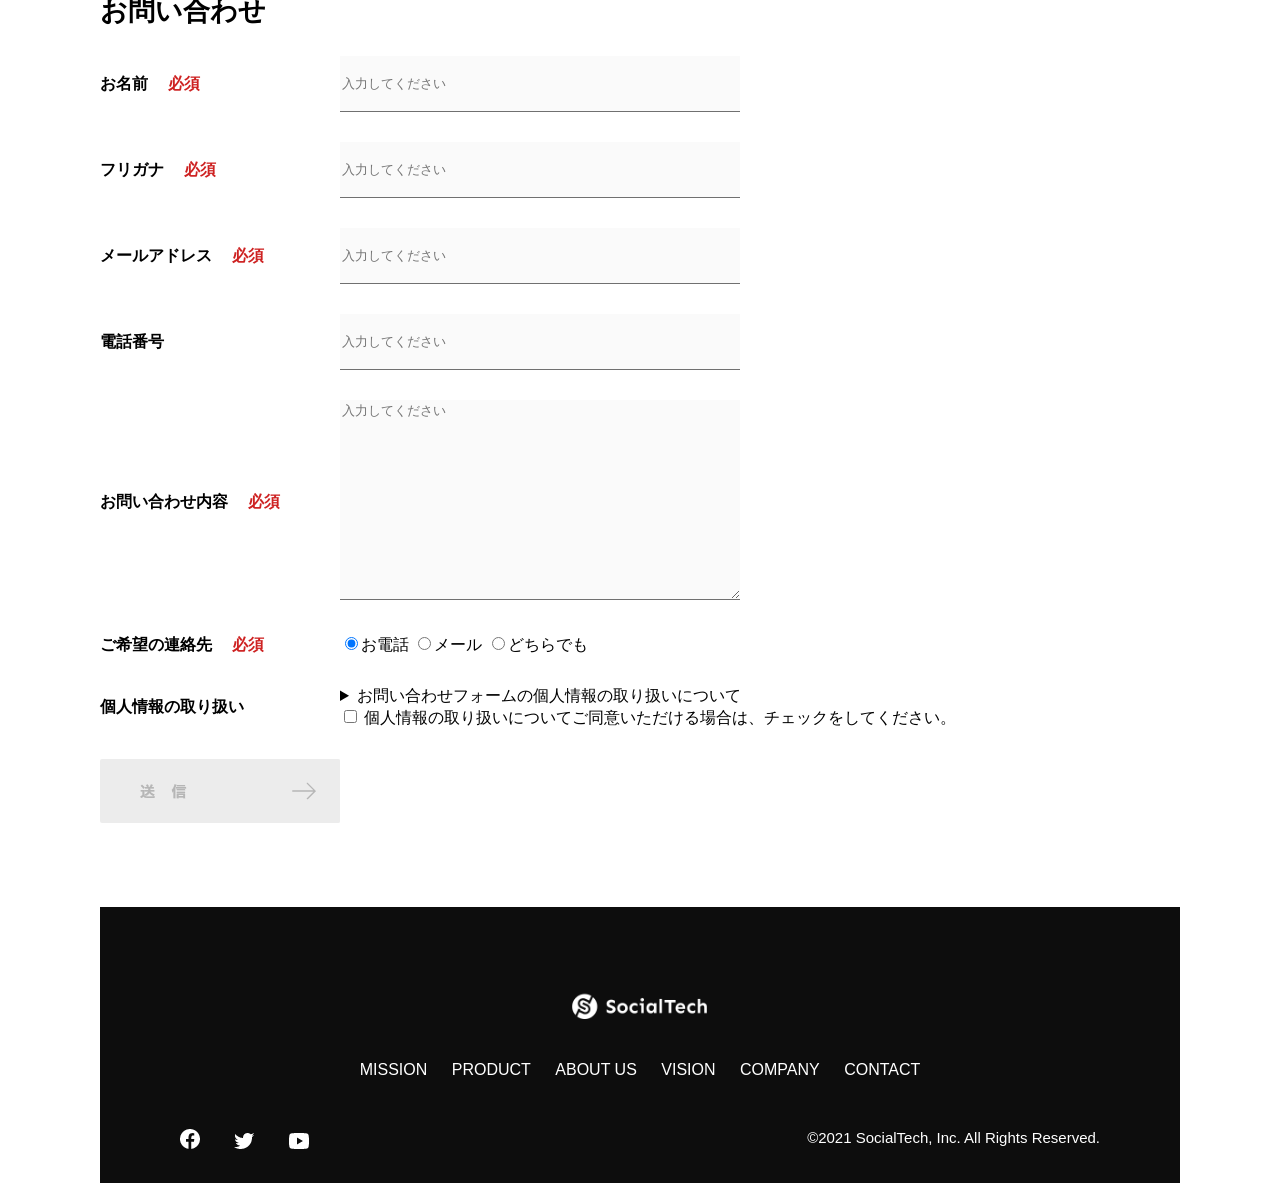
==== commit 95dfbb0b: "socialtech　更新しました" ====
--- a/socialtech/index.html
+++ b/socialtech/index.html
@@ -1,224 +1,423 @@
 <!DOCTYPE html>
 <html lang="ja">
+
 <head>
-    <meta charset="UTF-8">
-    <meta name="viewport" content="width=device-width, initial-scale=1.0">
-    <meta name="description" content="SocialTechはEdTech業界のリーディングカンパニーを目指します。">
-    <title>SocialTech</title>
-    <link rel="stylesheet" href="reset.css">
-    <link rel="stylesheet" href="style.css">
+  <meta charset="UTF-8">
+  <meta name="viewport" content="width=device-width, initial-scale=1.0">
+  <meta name="description" content="SocialTechはEdTech業界のリーディングカンパニーを目指します。">
+  <title>SocialTech</title>
+  <link rel="stylesheet" href="reset.css">
+  <link rel="stylesheet" href="style.css">
 </head>
+
 <body>
-    <!-- ヘッダー -->
-    <header>
-        <!-- ロゴ -->
-        <a href="index.html" id="logo">
-            <img src="images/logo.png" alt="トップページに戻る">
-        </a>
-            <!-- PC用ナビゲーション -->
-             <nav id="nav-pc">
-                <ul>
-                    <li><a href="mission.html">MISSION</a></li>
-                    <li><a href="product.html">PRODUCT</a></li>
-                    <li><a href="index.html#aboutus">ABOUT US</a></li>
-                    <li><a href="index.html#vision">VISION</a></li>
-                    <li><a href="index.html#company">COMPANY</a></li>
-                    <li><a href="index.html#contact">CONTACT</a></li>
-                </ul>
-             </nav>
-    </header>
-    <main>
-        <article>
-          <!-- メインビジュアル -->
-          <section id="main-visual">
-            <div id="main-message">
-              <h1>WORLD PEACE</h1>
-              <p>IT教育で世界平和を実現する</p>
-            </div>
-            <img src="images/index/index-main.png" alt="PCの周りに集まる多国籍の仲間たち">
-          </section>
-          <!--ミッション-->
-          <section id="mission">
-            <h2 class="index-h2">MISSION</h2>
-            <div id="mission-flex">
-              <div>
-                <img id="mission-photo" src="images/index/index-mission.png" alt="屋外のベンチで写真を撮影する多国籍の仲間たち">
-                <h3>世界平和の実現</h3>
-                <p>
-                  人類の悲願である世界平和。世界平和を脅かす様々な社会問題を解決するためには、イノベーションをどんどん起こしていく必要があります。SocialTechは、プログラミング教育を通してイノベーターを輩出することで、世界平和という大きなテーマに挑んでいきます。
-                </p>
+  <!-- ヘッダー -->
+  <header>
+    <!-- ロゴ -->
+    <a href="index.html" id="logo">
+      <img src="images/logo.png" alt="トップページに戻る">
+    </a>
+    <!-- PC用ナビゲーション -->
+    <nav id="nav-pc">
+      <ul>
+        <li><a href="mission.html">MISSION</a></li>
+        <li><a href="product.html">PRODUCT</a></li>
+        <li><a href="index.html#aboutus">ABOUT US</a></li>
+        <li><a href="index.html#vision">VISION</a></li>
+        <li><a href="index.html#company">COMPANY</a></li>
+        <li><a href="index.html#contact">CONTACT</a></li>
+      </ul>
+    </nav>
+    <!-- スマホ用メニューボタン -->
+    <button id="menu-sp" onclick="document.getElementById('nav-sp').style.display = 'block'">
+      <img src="images/button-menu.png" alt="ナビゲーションを開く">
+    </button>
+       <!-- スマホ用メニューボタンここまで --> 
+               <!-- スマホ用ナビゲーション -->
+       <div id="nav-sp">
+        <button id="close" onclick="document.getElementById('nav-sp').style.display = 'none'">
+          <img src="images/button-close.png" alt="ナビゲーションを閉じる">
+        </button>
+
+        <nav>
+          <ul>
+            <li>
+              <a id="logo-sp" href="index.html" onclick="document.getElementById('nav-sp').style.display = 'none'"><img src="images/logo-sp.png" alt="トップページに戻る"></a>
+            </li>
+            <li><a class="menu" href="mission.html" onclick="document.getElementById('nav-sp').style.display = 'none'">MISSION</a></li>
+            <li><a class="menu" href="product.html" onclick="document.getElementById('nav-sp').style.display = 'none'">PRODUCT</a></li>
+            <li><a class="menu" href="index.html#aboutus" onclick="document.getElementById('nav-sp').style.display = 'none'">ABOUT US</a></li>
+            <li><a class="menu" href="index.html#vision" onclick="document.getElementById('nav-sp').style.display = 'none'">VISION</a></li>
+            <li><a class="menu" href="index.html#company" onclick="document.getElementById('nav-sp').style.display = 'none'">COMPANY</a></li>
+            <li><a class="menu" href="index.html#contact" onclick="document.getElementById('nav-sp').style.display = 'none'">CONTACT</a></li>
+          </ul>
+        </nav>
+        <div id="sns">
+          <a href="https://www.facebook.com/sejuku2013">
+            <img src="images/button-facebook.png" alt="Facebookのリンク">
+          </a>
+          <a href="https://twitter.com/samuraijuku">
+            <img src="images/button-twitter.png" alt="Twitterのリンク">
+          </a>
+          <a href="https://www.youtube.com/channel/UCCFOQO5aDK0xXam4cUQXT8g">
+            <img src="images/button-youtube.png" alt="YouTubeのリンク">
+          </a>
+        </div>
+      </div>
+  </header>
+  <main>
+    <article>
+      <!-- メインビジュアル -->
+      <section id="main-visual">
+        <div id="main-message">
+          <h1>WORLD PEACE</h1>
+          <p>IT教育で世界平和を実現する</p>
+        </div>
+        <img src="images/index/index-main.png" alt="PCの周りに集まる多国籍の仲間たち">
+      </section>
+      <!--ミッション-->
+      <section id="mission">
+        <h2 class="index-h2">MISSION</h2>
+        <div id="mission-flex">
+          <div>
+            <img id="mission-photo" src="images/index/index-mission.png" alt="屋外のベンチで写真を撮影する多国籍の仲間たち">
+            <h3>世界平和の実現</h3>
+            <p>
+              人類の悲願である世界平和。世界平和を脅かす様々な社会問題を解決するためには、イノベーションをどんどん起こしていく必要があります。SocialTechは、プログラミング教育を通してイノベーターを輩出することで、世界平和という大きなテーマに挑んでいきます。
+            </p>
+          </div>
+          <div>
+            <img id="s2dgs" src="images/index/s2dgs.png" alt="S2DGs">
+            <h3>S2DGsの実現</h3>
+            <p>国連が掲げる「Sustainable Development Goals（持続可能な開発目標）」に含まれる17つのグローバル目標のうち、以下の5つの目標の実現をミッションとしてサービスを展開しています。</p>
+            <a href="mission.html">
+              <img src="images/button-more.png" alt="もっとみる">
+            </a>
+          </div>
+        </div>
+      </section>
+      <!-- プロダクト -->
+      <section id="product">
+        <h2 class="index-h2">PRODUCT</h2>
+        <div class="product-flex">
+          <div id="product-left">
+            <div>
+              <img class="product-photo" src="images/index/index-mantoman.png" alt="PCでコードを書く男性">
+              <div class="product-explain">
+                <span>MAN TO MAN</span>
+                <h3>プログラミング教育</h3>
+                <p>2013年より日本で唯一の専属講師によるマンツーマンのプログラミングレッスンを開始。AI/人工知能やウェブデザインの学習も可能です。</p>
               </div>
-              <div>
-                <img id="s2dgs" src="images/index/s2dgs.png"  alt="S2DGs">
-                <h3>S2DGsの実現</h3>
-                <p>国連が掲げる「Sustainable Development Goals（持続可能な開発目標）」に含まれる17つのグローバル目標のうち、以下の5つの目標の実現をミッションとしてサービスを展開しています。</p>
-                <a href="mission.html">
-                    <img src="images/button-more.png" alt="もっとみる">
-                </a>
+            </div>
+            <div>
+              <img class="product-photo" src="images/index/index-career.png" alt="笑顔で話し合う2人の男性">
+              <div class="product-explain">
+                <span>CAREER</span>
+                <h3>人材紹介事業</h3>
+                <p>エンジニアへの転職に特化した履歴書や職務経歴書のアドバイスや面接対策を行い、豊富な求人の中から最適なキャリア選択を支援します。</p>
               </div>
             </div>
-          </section>
-          <!-- プロダクト -->
-           <section id="product">
-            <h2 class="index-h2">PRODUCT</h2>
-            <div class="product-flex">
-                <div id="product-left">
-                    <div>
-                        <img class="product-photo" src="images/index/index-mantoman.png" alt="PCでコードを書く男性">
-                        <div class="product-explain">
-                          <span>MAN TO MAN</span>
-                          <h3>プログラミング教育</h3>
-                          <p>2013年より日本で唯一の専属講師によるマンツーマンのプログラミングレッスンを開始。AI/人工知能やウェブデザインの学習も可能です。</p>
-                        </div>
-                      </div>
-                      <div>
-                        <img class="product-photo" src="images/index/index-career.png" alt="笑顔で話し合う2人の男性">
-                        <div class="product-explain">
-                          <span>CAREER</span>
-                          <h3>人材紹介事業</h3>
-                          <p>エンジニアへの転職に特化した履歴書や職務経歴書のアドバイスや面接対策を行い、豊富な求人の中から最適なキャリア選択を支援します。</p>
-                        </div>
-                      </div>
+          </div>
+          <div id="product-right">
+            <div>
+              <img class="product-photo" src="images/index/index-media.png" alt="スマートフォンを操作する人">
+              <div class="product-explain">
+                <span>MEDIA</span>
+                <h3>プログラミング学習メディア</h3>
+                <p>月間200万人に読まれる日本最大級のプログラミング学習サイト「SocialTech Blog」やYouTubeチャネルにて学習情報を発信しています。</p>
+              </div>
+            </div>
+            <div>
+              <img class="product-photo" src="images/index/index-b2b.png" alt="講演中の男性とそれを聴く人々">
+              <div class="product-explain">
+                <span>B2B</span>
+                <h3>法人研修事業</h3>
+                <p>社員のスキルアップ・資格取得・福利厚生を目的としたプログラミング法人研修。貴社の事業モデルに合わせた研修内容の提案を致します。</p>
+              </div>
+            </div>
+          </div>
+        </div>
+        <div id="product-more">
+          <a href="product.html">
+            <img src="images/button-more.png" alt="もっとみる">
+          </a>
+        </div>
+        </div>
+      </section>
+      <!-- ABOUT US -->
+      <section id="aboutus">
+        <h2 class="index-h2">ABOUT US</h2>
+        <h3>3つの組織文化</h3>
+        <div>
+          <table class="culture-table">
+            <tr>
+              <td class="culture-num">01</td>
+              <th><span class="culture-en">FLEXIBLE</span><br>フレキシブル</th>
+            </tr>
+            <tr>
+              <td>
+                <!--空のセル-->
+              </td>
+              <td class="culture-description">リモートワーク、フルフレックス、副業推奨など1人1人が最大限のパフォーマンスを発揮できる柔軟な働き方を促進しています。</td>
+            </tr>
+            <tr>
+              <td class="culture-num">02</td>
+              <th><span class="culture-en">TEAL</span><br>ティール</th>
+            </tr>
+            <tr>
+              <td>
+                <!--空のセル-->
+              </td>
+              <td class="culture-description">会社全体を1つの生命体として捉え、お互いが深く結びついた一階層型 組織として部署・チーム関係なく課題解決をできる組織を目指しています。</td>
+            </tr>
+            <tr>
+              <td class="culture-num">03</td>
+              <th><span class="culture-en">SELF REALIZATION</span><br>自己実現</th>
+            </tr>
+            <tr>
+              <td>
+                <!--空のセル-->
+              </td>
+              <td class="culture-description">クオーター毎に経営・部署・個人ごとにOKRを設定し個人のキャリアと 会社の目指す方向の軌道修正を行っております。</td>
+            </tr>
+          </table>
+          <img class="culture-img" src="images/index/index-aboutus1.png" alt="笑顔で話し合う2人の女性">
+        </div>
+        <img class="culture-img2" src="images/index/index-aboutus2.png" alt="笑顔で話し合う3人の男女">
+      </section>
+      <!-- VISION -->
+      <section id="vision">
+        <h2 class="index-h2">VISION</h2>
+        <h3>7つの行動指針</h3>
+        <div>
+          <div class="vision-box">
+            <img src="images/index/vision-01.png" alt="01">
+            <div>
+              <h4>CUSTOMER IS BOSS</h4>
+              <h5>あなたのボスは顧客である</h5>
+              <p>私たちは常にお客様志向で行動し、お客様を喜ばせ、期待値を超えた感動を提供することを大切にします。</p>
+            </div>
+          </div>
+
+          <div class="vision-box">
+            <img src="images/index/vision-02.png" alt="02">
+            <div>
+              <h4>MOVE FAST</h4>
+              <h5>早さは価値</h5>
+              <p>素早く試し、素早く実行することで新しい気付きや発見を見つけていきます。</p>
+            </div>
+          </div>
+
+          <div class="vision-box">
+            <img src="images/index/vision-03.png" alt="03">
+            <div>
+              <h4>IMPACT DRIVEN</h4>
+              <h5>作業するのは仕事ではない</h5>
+              <p>問題から考え、成果とは何かを考え続け、インパクトのある成果を生むために仕事をしていきます。</p>
+            </div>
+          </div>
+
+          <div class="vision-box">
+            <img src="images/index/vision-04.png" alt="04">
+            <div>
+              <h4>SAVE TIME, SAVE MONEY</h4>
+              <h5>浪費は命取りになる</h5>
+              <p>少ないコストでできる方法を考えます。お金だけでなく、人の時間をいただいている自覚を持ち、あらゆるリソースを有意義に活用します。</p>
+            </div>
+          </div>
+
+          <div class="vision-box">
+            <img src="images/index/vision-05.png" alt="05">
+            <div>
+              <h4>BE GENTLE</h4>
+              <h5>「優しくない」をなくす</h5>
+              <p>社会をすこしずつ優しくしていきます。自分、家族、同僚、顧客、他人、全ての人に優しくいることを心がけます。</p>
+            </div>
+          </div>
+
+          <div class="vision-box">
+            <img src="images/index/vision-06.png" alt="06">
+            <div>
+              <h4>ABC</h4>
+              <h5>当たり前の事をバカにせずにちゃんとやる</h5>
+              <p>礼儀、健康、嘘をつかない。当たり前の事が出来ているかを常に自問し、当たり前の基準を高く持って行動します。</p>
+            </div>
+          </div>
+
+          <div class="vision-box">
+            <img src="images/index/vision-07.png" alt="07">
+            <div>
+              <h4>ZTI</h4>
+              <h5>絶対的当事者意識</h5>
+              <p>役職や役割に応じた相対的な当事者意識ではなく、自身の身で起こることすべてに対する絶対的な当事者意識を持ちます。</p>
+            </div>
+          </div>
+
+        </div>
+      </section>
+      <!-- COMPANY -->
+      <section id="company">
+        <h2 class="index-h2">COMPANY</h2>
+        <h3>会社概要</h3>
+        <table id="company-table">
+          <tr>
+            <th class="tableheader tableheader-first">会社名</th>
+            <td class="cell cell-first">株式会社SocialTech</td>
+          </tr>
+          <tr>
+            <th class="tableheader">所在地</th>
+            <td class="cell">〒101-0022 東京都千代田区神田練塀町300番地 住友不動産秋葉原駅前ビル5F<br>JR「秋葉原駅」より徒歩1分</td>
+          </tr>
+          <tr>
+            <th class="tableheader">代表者</th>
+            <td class="cell">代表取締役 田中 太郎</td>
+          </tr>
+          <tr>
+            <th class="tableheader">設立</th>
+            <td class="cell">2015年3月19日</td>
+          </tr>
+        </table>
+        <iframe
+          src="https://www.google.com/maps/embed?pb=!1m18!1m12!1m3!1d3240.0688551336807!2d139.7720776771055!3d35.69992317258124!2m3!1f0!2f0!3f0!3m2!1i1024!2i768!4f13.1!3m3!1m2!1s0x60188fee13660e23%3A0x77137876edf742ac!2z5L2P5Y-L5LiN5YuV55Sj56eL6JGJ5Y6f6aeF5YmN44OT44Or!5e0!3m2!1sja!2sjp!4v1704858013291!5m2!1sja!2sjp"
+          style="border: 0" allowfullscreen="" loading="lazy">
+        </iframe>
+      </section>
+      <!-- お問い合わせフォーム -->
+      <section id="contact">
+        <h2 class="index-h2">CONTACT</h2>
+        <h3>お問い合わせ</h3>
+        <form>
+          <div>
+            <div class="contact-heading">
+              <label class="contact-label">お名前<span class="contact-span">必須</span></label>
+            </div>
+            <div>
+              <input type="text" name="name" placeholder="入力してください" class="contact-textbox">
+            </div>
+          </div>
+          <div>
+            <div class="contact-heading">
+              <label class="contact-label">フリガナ<span class="contact-span">必須</span></label>
+            </div>
+            <div>
+              <input type="text" name="hurigana" placeholder="入力してください" class="contact-textbox">
+            </div>
+          </div>
+          <div>
+            <div class="contact-heading">
+              <label class="contact-label">メールアドレス<span class="contact-span">必須</span></label>
+            </div>
+            <div>
+              <input type="text" name="email" placeholder="入力してください" class="contact-textbox">
+            </div>
+          </div>
+          <div>
+            <div class="contact-heading">
+              <label class="contact-label">電話番号</label>
+            </div>
+            <div>
+              <input type="text" name="tel" placeholder="入力してください" class="contact-textbox">
+            </div>
+          </div>
+
+          <div>
+            <div class="contact-heading">
+              <label class="contact-label">お問い合わせ内容<span class="contact-span">必須</span></label>
+            </div>
+            <!-- テキストエリア -->
+            <div>
+              <textarea class="contact-textarea" placeholder="入力してください" name="message"></textarea>
+            </div>
+          </div>
+          <div>
+            <div class="contact-heading">
+              <label class="contact-label">ご希望の連絡先<span class="contact-span">必須</span></label>
+            </div>
+            <div>
+              <input class="radiobutton" type="radio" value="tel" name="contact" checked><label>お電話</label>
+              <input class="radiobutton" type="radio" value="mail" name="contact"><label>メール</label>
+              <input class="radiobutton" type="radio" value="both" name="contact"><label>どちらでも</label>
+            </div>
+          </div>
+          <div>
+            <div class="contact-heading">
+              <label class="contact-label">個人情報の取り扱い</label>
+            </div>
+            <div>
+              <details>
+                <summary>お問い合わせフォームの個人情報の取り扱いについて</summary>
+                <div>
+                  <dl>
+                    <dt>１．組織の名称又は氏名</dt>
+                    <dd>株式会社SocialTech</dd>
+                    <dt>２．個人情報保護管理者（若しくはその代理人）の氏名又は職名、所属及び連絡先</dt>
+                    <dd>
+                      <p>鈴木 一郎 コーポレート部</p>
+                      <p>メールアドレス：samurai@example.com</p>
+                      <p>TEL：03-1234-5678</p>
+                    </dd>
+                    <dt>３．個人情報の利用目的</dt>
+                    <dd>
+                      <ul>
+                        <li>本サービス及び本サービスに関連する情報の提供又はそれらに関する連絡のため</li>
+                        <li>ユーザーの本人確認のため</li>
+                        <li>当社サービスのご案内のため</li>
+                        <li>当社の商品等の広告または宣伝（電子メールによるものを含むものとします。）</li>
+                      </ul>
+                    </dd>
+                    <dt>４．個人情報の取り扱い業務の委託</dt>
+                    <dd>
+                      個人情報の取扱業務の全部または一部を外部に業務委託する場合があります。その際、弊社は、個人情報を適切に保護できる管理体制を敷き実行していることを条件として委託先を厳選したうえで、機密保持契約を委託先と締結し、お客様の個人情報を厳密に管理させます。
+                    </dd>
+                    <dt>５．個人情報の開示等の請求</dt>
+                    <dd>
+                      お客様は、弊社に対してご自身の個人情報の開示等（利用目的の通知、開示、内容の訂正・追加・削除、利用の停止または消去、第三者への提供の停止）に関して、当社問合わせ窓口に申し出ることができます。<br>
+                      その際、弊社はお客様ご本人を確認させていただいたうえで、合理的な期間内に対応いたします。<br>
+                      なお、個人情報に関する弊社問合わせ先は、次の通りです。
+                    </dd>
+                    <dd>
+                      <p>株式会社SocialTech　個人情報問合せ窓口</p>
+                      <p>〒150-0043　東京都千代田区神田練塀町300番地 住友不動産秋葉原駅前ビル5F</p>
+                      <p>メールアドレス：samurai@example.com　TEL：03-1234-5678</p>
+                    </dd>
+
+                    <dt>６．個人情報を提供されることの任意性について</dt>
+                    <dd>お客様がご自身の個人情報を弊社に提供されるか否かは、お客様のご判断によりますが、もしご提供されない場合には、適切なサービスが提供できない場合がありますので予めご了承ください。</dd>
+                  </dl>
                 </div>
-                <div id="product-right">
-                    <div>
-                        <img class="product-photo" src="images/index/index-media.png" alt="スマートフォンを操作する人">
-                        <div class="product-explain">
-                          <span>MEDIA</span>
-                          <h3>プログラミング学習メディア</h3>
-                          <p>月間200万人に読まれる日本最大級のプログラミング学習サイト「SocialTech Blog」やYouTubeチャネルにて学習情報を発信しています。</p>
-                        </div>
-                      </div>
-                      <div>
-                        <img class="product-photo" src="images/index/index-b2b.png" alt="講演中の男性とそれを聴く人々">
-                        <div class="product-explain">
-                          <span>B2B</span>
-                          <h3>法人研修事業</h3>
-                          <p>社員のスキルアップ・資格取得・福利厚生を目的としたプログラミング法人研修。貴社の事業モデルに合わせた研修内容の提案を致します。</p>
-                        </div>
-                      </div>
-                    </div>
-                  </div>
-                  <div id="product-more">
-                    <a href="product.html">
-                      <img src="images/button-more.png" alt="もっとみる">
-                    </a>
-                </div>
-            </div>
-           </section>
-           <!-- ABOUT US -->
-           <section id="aboutus">
-            <h2 class="index-h2">ABOUT US</h2>
-            <h3>3つの組織文化</h3>
-            <div>
-                <table class="culture-table">
-                    <tr>
-                      <td class="culture-num">01</td>
-                      <th><span class="culture-en">FLEXIBLE</span><br>フレキシブル</th>
-                    </tr>
-                    <tr>
-                      <td>
-                        <!--空のセル-->
-                      </td>
-                      <td class="culture-description">リモートワーク、フルフレックス、副業推奨など1人1人が最大限のパフォーマンスを発揮できる柔軟な働き方を促進しています。</td>
-                    </tr>
-                    <tr>
-                      <td class="culture-num">02</td>
-                      <th><span class="culture-en">TEAL</span><br>ティール</th>
-                    </tr>
-                    <tr>
-                      <td>
-                        <!--空のセル-->
-                      </td>
-                      <td class="culture-description">会社全体を1つの生命体として捉え、お互いが深く結びついた一階層型 組織として部署・チーム関係なく課題解決をできる組織を目指しています。</td>
-                    </tr>
-                    <tr>
-                      <td class="culture-num">03</td>
-                      <th><span class="culture-en">SELF REALIZATION</span><br>自己実現</th>
-                    </tr>
-                    <tr>
-                      <td>
-                        <!--空のセル-->
-                      </td>
-                      <td class="culture-description">クオーター毎に経営・部署・個人ごとにOKRを設定し個人のキャリアと 会社の目指す方向の軌道修正を行っております。</td>
-                    </tr>
-                  </table>
-                  <img class="culture-img" src="images/index/index-aboutus1.png" alt="笑顔で話し合う2人の女性">
-            </div>
-            <img class="culture-img2" src="images/index/index-aboutus2.png" alt="笑顔で話し合う3人の男女">
-           </section>
-           <!-- VISION -->
-            <section id="vision">
-              <h2 class="index-h2">VISION</h2>
-              <h3>7つの行動指針</h3>
-              <div>
-                <div class="vision-box">
-                  <img src="images/index/vision-01.png" alt="01">
-                  <div>
-                    <h4>CUSTOMER IS BOSS</h4>
-                    <h5>あなたのボスは顧客である</h5>
-                    <p>私たちは常にお客様志向で行動し、お客様を喜ばせ、期待値を超えた感動を提供することを大切にします。</p>
-                  </div>
-                </div>
-
-                <div class="vision-box">
-                  <img src="images/index/vision-02.png" alt="02">
-                  <div>
-                    <h4>MOVE FAST</h4>
-                    <h5>早さは価値</h5>
-                    <p>素早く試し、素早く実行することで新しい気付きや発見を見つけていきます。</p>
-                  </div>
-                </div>
-
-                <div class="vision-box">
-                  <img src="images/index/vision-03.png" alt="03">
-                  <div>
-                    <h4>IMPACT DRIVEN</h4>
-                    <h5>作業するのは仕事ではない</h5>
-                    <p>問題から考え、成果とは何かを考え続け、インパクトのある成果を生むために仕事をしていきます。</p>
-                  </div>
-                </div>
-
-                <div class="vision-box">
-                  <img src="images/index/vision-04.png" alt="04">
-                  <div>
-                    <h4>SAVE TIME, SAVE MONEY</h4>
-                    <h5>浪費は命取りになる</h5>
-                    <p>少ないコストでできる方法を考えます。お金だけでなく、人の時間をいただいている自覚を持ち、あらゆるリソースを有意義に活用します。</p>
-                  </div>
-                </div>
-
-                <div class="vision-box">
-                  <img src="images/index/vision-05.png" alt="05">
-                  <div>
-                    <h4>BE GENTLE</h4>
-                    <h5>「優しくない」をなくす</h5>
-                    <p>社会をすこしずつ優しくしていきます。自分、家族、同僚、顧客、他人、全ての人に優しくいることを心がけます。</p>
-                  </div>
-                </div>
-
-                <div class="vision-box">
-                  <img src="images/index/vision-06.png" alt="06">
-                  <div>
-                    <h4>ABC</h4>
-                    <h5>当たり前の事をバカにせずにちゃんとやる</h5>
-                    <p>礼儀、健康、嘘をつかない。当たり前の事が出来ているかを常に自問し、当たり前の基準を高く持って行動します。</p>
-                  </div>
-                </div>
-
-                <div class="vision-box">
-                  <img src="images/index/vision-07.png" alt="07">
-                  <div>
-                    <h4>ZTI</h4>
-                    <h5>絶対的当事者意識</h5>
-                    <p>役職や役割に応じた相対的な当事者意識ではなく、自身の身で起こることすべてに対する絶対的な当事者意識を持ちます。</p>
-                  </div>
-                </div>
-
-              </div>
-            </section>
-        </article>
-      </main>
-    </body>
-    
-    </html>+              </details>
+              <input type="checkbox" name="agree">
+              <span>個人情報の取り扱いについてご同意いただける場合は、チェックをしてください。</span>
+            </div>
+          </div>
+          <input type="image" src="images/button-submit.png" alt="送信する">
+        </form>
+      </section>
+    </article>
+  </main>
+
+  <footer>
+    <div id="footer-logo">
+      <img src="images/logo-sp.png" alt="SocialTech">
+    </div>
+    <div id="footer-link">
+      <a href="mission.html">MISSION</a>
+      <a href="product.html">PRODUCT</a>
+      <a href="index.html#aboutus">ABOUT US</a>
+      <a href="index.html#vision">VISION</a>
+      <a href="index.html#company">COMPANY</a>
+      <a href="index.html#contact">CONTACT</a>
+    </div>
+    <div id="sns-footer">
+      <div class="sns-btns">
+        <a href="https://www.facebook.com/sejuku2013"><img src="images/button-facebook.png" alt="Facebookのリンク"></a>
+        <a href="https://twitter.com/samuraijuku"><img src="images/button-twitter.png" alt="Twitterのリンク"></a>
+        <a href="https://www.youtube.com/channel/UCCFOQO5aDK0xXam4cUQXT8g"><img src="images/button-youtube.png"
+            alt="YouTubeのリンク"></a>
+      </div>
+      <p id="copyright">&copy;2021 SocialTech, Inc. All Rights Reserved.</p>
+    </div>
+  </footer>
+</body>
+
+</html>
--- a/socialtech/style.css
+++ b/socialtech/style.css
@@ -214,15 +214,18 @@
   .culture-description {
     margin: 0;
   }
-
+/* ビジョン */
   section#vision{
     margin: 80px auto;
   }
+  /* セクション内の外枠 */
   section#vision > div{
     display: flex;
     justify-content: space-between;
     flex-wrap: wrap;
   }
+   
+ /*7つの行動指針の枠*/
   div.vision-box{
     width: 300px;
     height: 300px;
@@ -256,4 +259,245 @@
   }
   .vision-box > div > p{
     margin-top: 10px;
-  }+    /* margin: 10px 0 0 0;と同じ */
+  }
+
+
+  /* 会社概要 */
+  #company{
+    margin: 80px auto;
+    /* margin: 80px auto 80px auto;と同じ */
+  }
+  #company-table {
+    width: 100%;
+  }
+  
+  .tableheader {
+    text-align: left;
+    padding: 20px;
+    border-bottom-color: #2710d5;
+    border-bottom-width: 1px;
+    border-bottom-style: solid;
+    width: 100px;
+  }
+  
+  .tableheader-first {
+    border-top-color: #2710d5;
+    border-top-width: 1px;
+    border-top-style: solid;
+  }
+  
+  .cell {
+    padding: 30px;
+    border-bottom-color: #ececec;
+    border-bottom-width: 1px;
+    border-bottom-style: solid;
+  }
+  
+  .cell-first {
+    border-top-color: #ececec;
+    border-top-width: 1px;
+    border-top-style: solid;
+  }
+  /* 地図調整 */
+  #company > iframe{
+    width: 100%;
+    height: 368px;
+    margin-top: 40px;
+  }
+   /* お問い合わせ */
+ #contact {
+  margin: 80px auto 80px auto;
+}
+
+/* 外枠 */
+#contact > form > div {
+  display: flex;
+  flex-direction: row;
+  flex-wrap: wrap;
+  padding-bottom: 30px;
+}
+ /* 左列の見出し */
+ .contact-heading {
+  width: 240px;
+  align-self: center;
+}
+/* 見出しのラベル */
+.contact-label {
+  font-weight: bold;
+}
+/* 必須 */
+.contact-span {
+  color: #ce2222;
+  margin: 0 0 0 20px;
+  font-weight: bold;
+}
+ /* テキストボックス */
+ .contact-textbox {
+  border-top: 0px;
+  border-left: 0px;
+  border-right: 0px;
+  border-bottom-width: 1px;
+  border-bottom-color: #707070;
+  border-style: solid;
+  background-color: #fafafa;
+  width: 400px;
+  height: 56px;
+}
+
+/* お問い合わせ内容のテキストエリア */
+.contact-textarea {
+  border-top: 0px;
+  border-left: 0px;
+  border-right: 0px;
+  border-bottom-width: 1px;
+  border-bottom-color: #707070;
+  background-color: #fafafa;
+  width: 400px;
+  height: 200px;
+}
+ /* 個人情報の取り扱い */
+ #contact dt {
+  font-weight: bold;
+}
+
+#contact dd {
+  margin: 0 0 16px 0;
+}
+
+#contact dd p {
+  margin: 0;
+}
+
+#contact dd ul {
+  padding-left: 0;
+}
+
+#contact dd li {
+  margin-bottom: 0;
+  list-style: none;
+}
+ /* フッター */
+ footer {
+  background-color: #0d0d0d;
+  text-align: center;
+  padding: 80px 80px 30px 80px;
+}
+
+#footer-logo {
+  margin-bottom: 30px;
+}
+/* ハイパーリンク */
+#footer-link {
+  margin-bottom: 50px;
+}
+
+#footer-link > a {
+  text-decoration: none;
+  margin: 10px;
+  color: #ffffff;
+}
+
+#footer-link > a:hover {
+  text-decoration: underline;
+}
+
+/* SNSボタンとコピーライト */
+#sns-footer {
+  display: flex;
+  justify-content: space-between;
+  text-align: left;
+}
+
+#sns-footer a {
+  margin-right: 30px;
+}
+
+#copyright {
+  color: #ffffff;
+  margin: 0;
+}
+
+
+
+/*====================
+スマートフォン用のスタイル
+=====================*/
+@media screen and (max-width: 767px) {
+  /* PC用ナビゲーション非表示 */
+  #nav-pc {
+    display: none;
+  }
+
+  /* ハンバーガーメニュー */
+  #menu-sp {
+    display: block;
+    background-color: transparent;
+    float: right;
+    padding: 0;
+    border: none;
+  }
+
+  /* スマホ用ナビゲーションの表示切替*/
+  /* 初期状態、レイアウトと非表示設定 */
+  #nav-sp {
+    background-color: #2710d5;
+    position: fixed;
+    left: 0;
+    top: 0;
+    height: 100%;
+    width: 100%;
+    display: none;
+    z-index: 100;
+  }
+
+   /* ×ボタン */
+   #close {
+     position: absolute;
+     top: 20px;
+     right: 20px;
+     background-color: transparent;
+     border: none;
+   }
+ 
+   #nav-sp nav ul {
+     padding-left: 0;
+   }
+ 
+   #nav-sp nav li {
+     list-style: none;
+   }
+ 
+   /* ナビゲーションメニュー用ロゴ */
+   #logo-sp {
+     margin: 80px 0 30px 20px;
+   } 
+  /* ナビゲーションのリンクの装飾設定 */
+  #nav-sp nav a {
+    display: block;
+    color: #ffffff;
+  }
+ 
+  #nav-sp nav a:hover {
+     text-decoration: underline;
+   }
+ 
+   #nav-sp .menu {
+     text-decoration: none;
+     margin: 0 20px 0 20px;
+     height: 44px;
+     font-size: 16px;
+     background-image: url("images/arrow.png");
+     background-repeat: no-repeat;
+     background-position: right top;
+   }
+   #sns {
+    position: absolute;
+    bottom: 20px;
+    left: 20px;
+  }
+
+  #sns > a {
+    margin-right: 30px;
+  }
+}
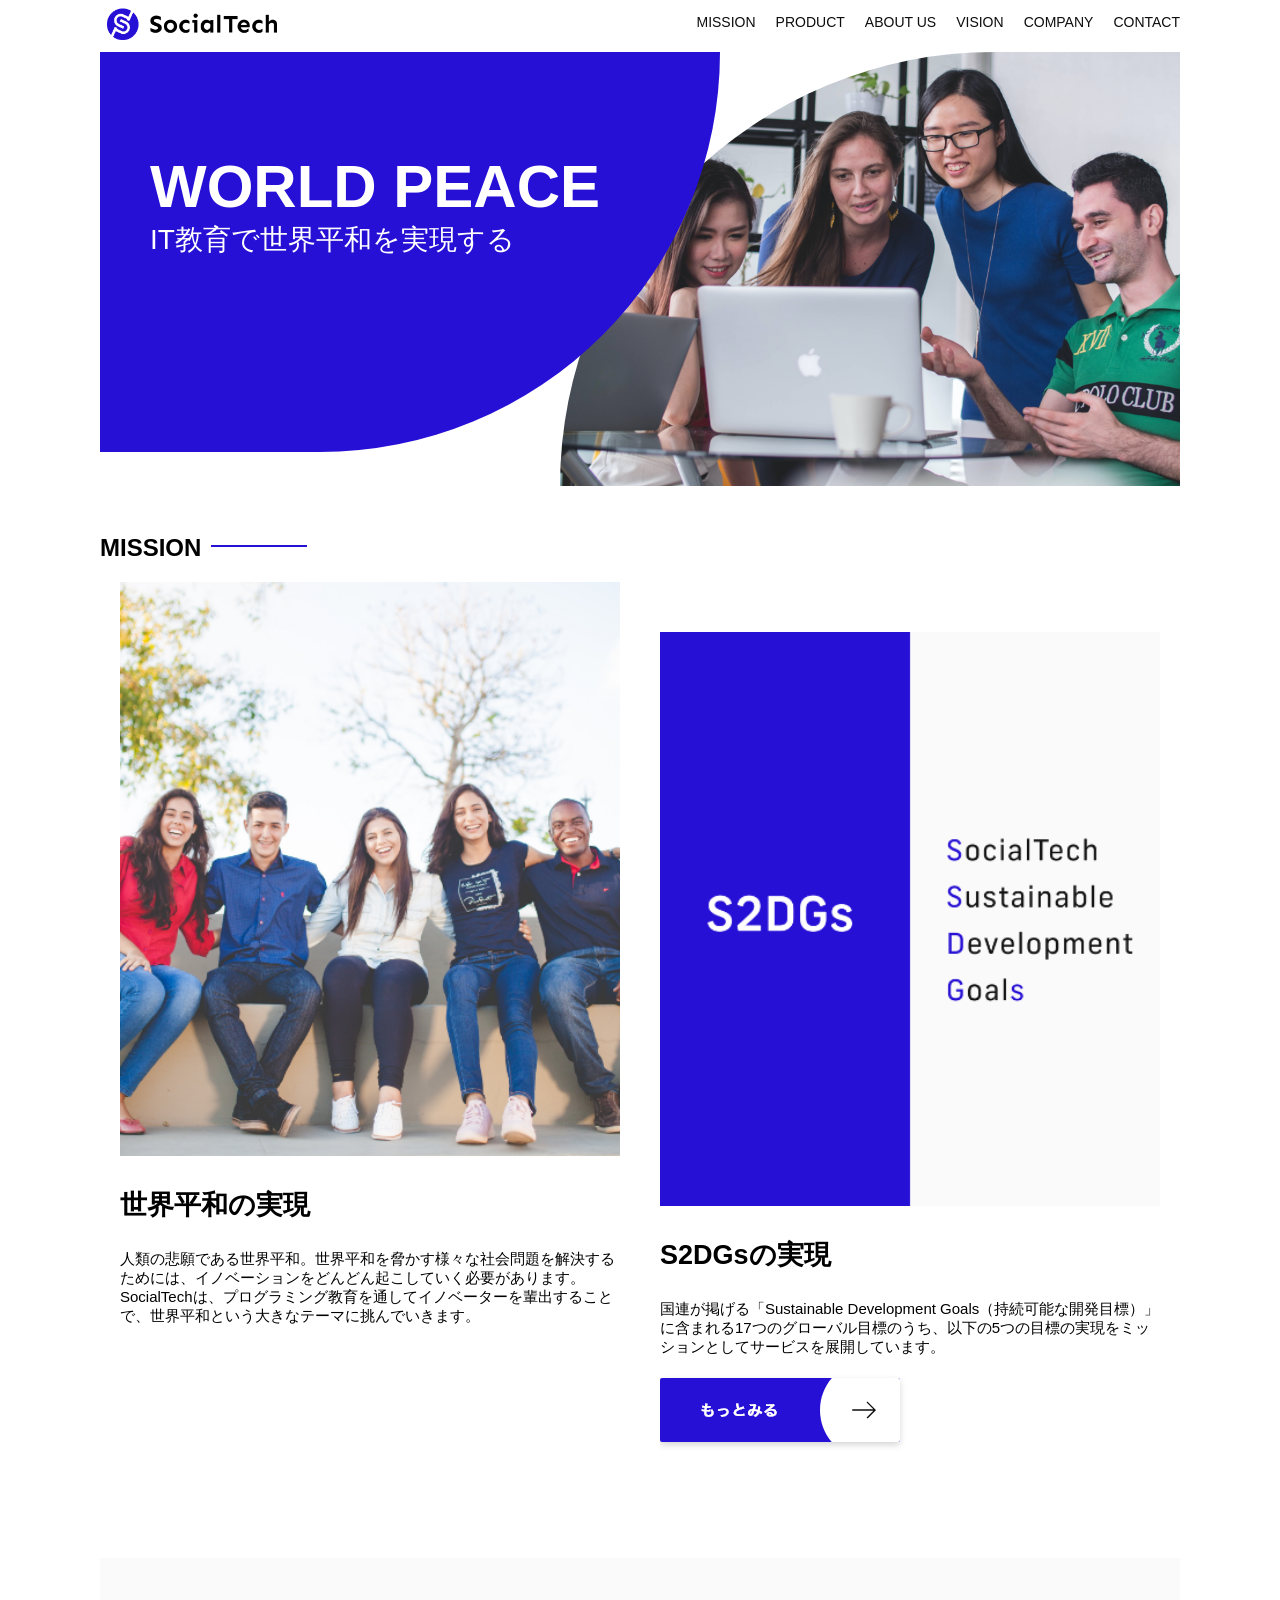
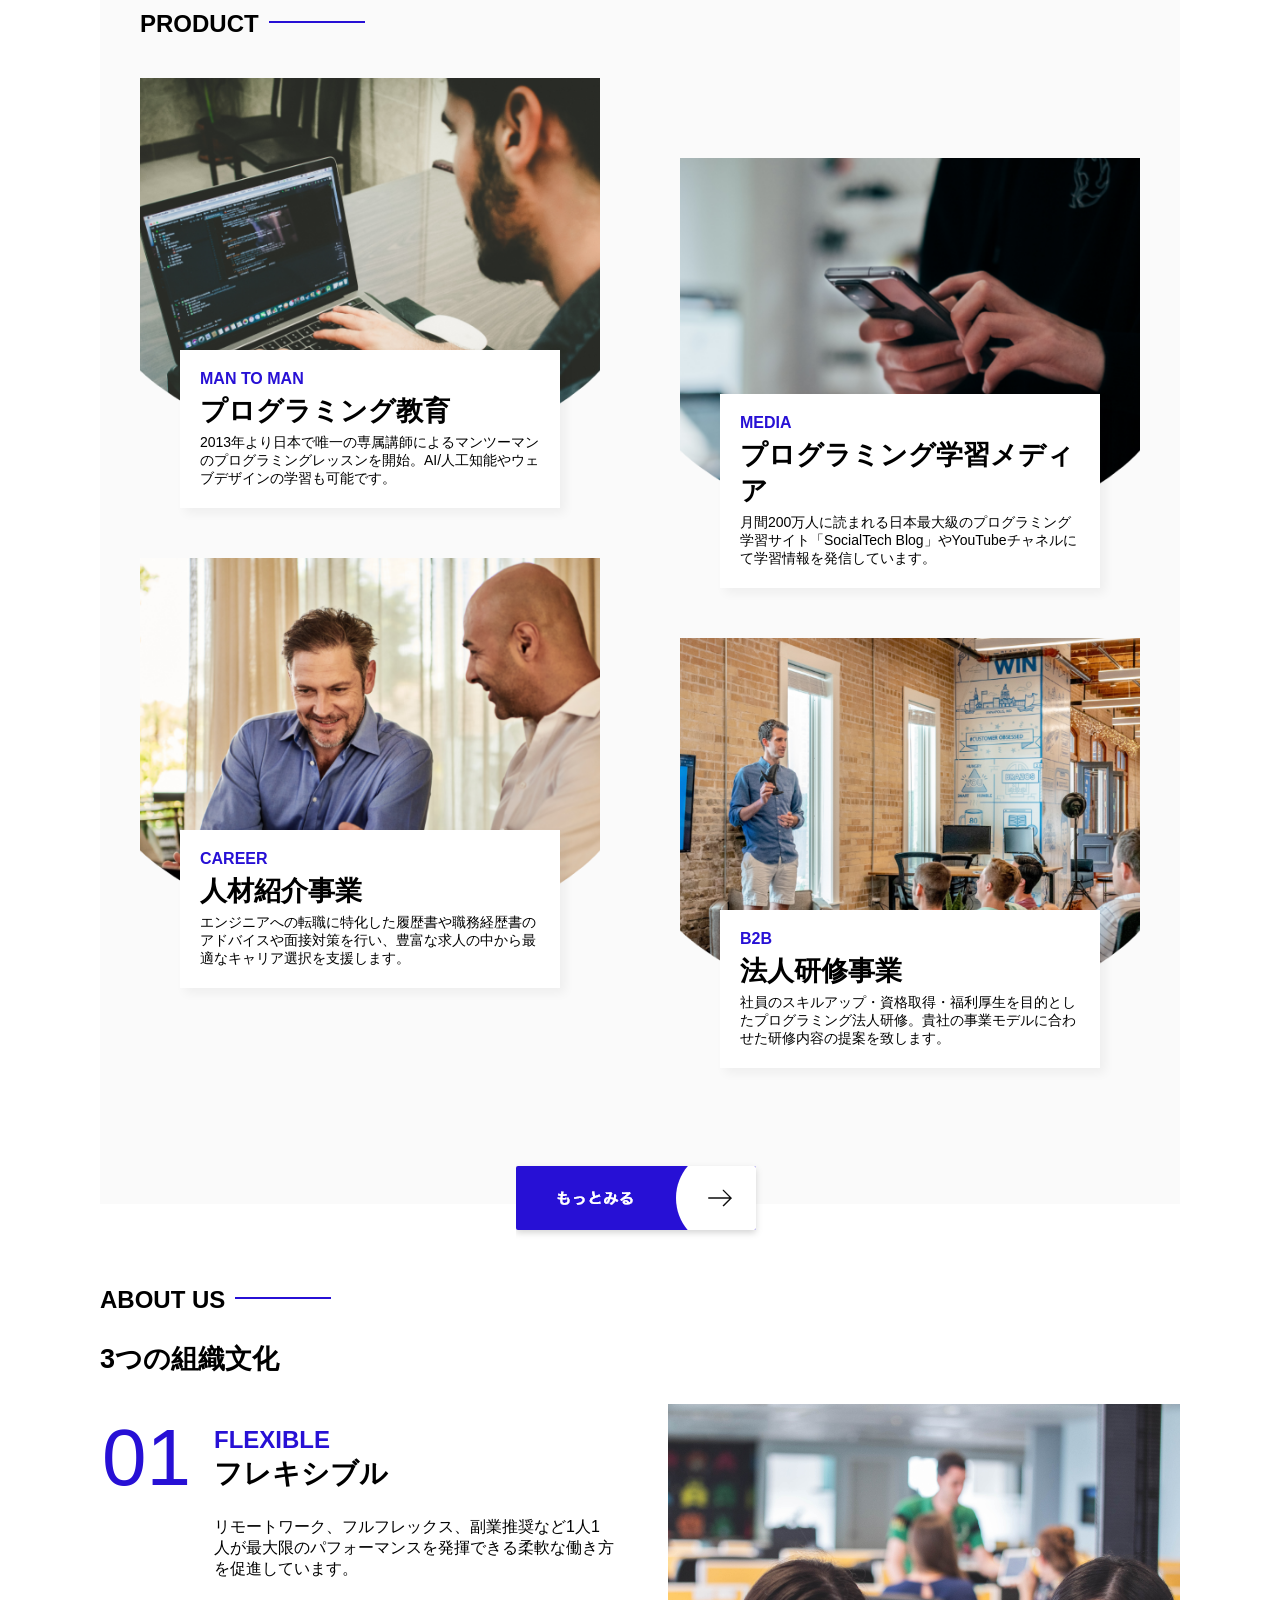
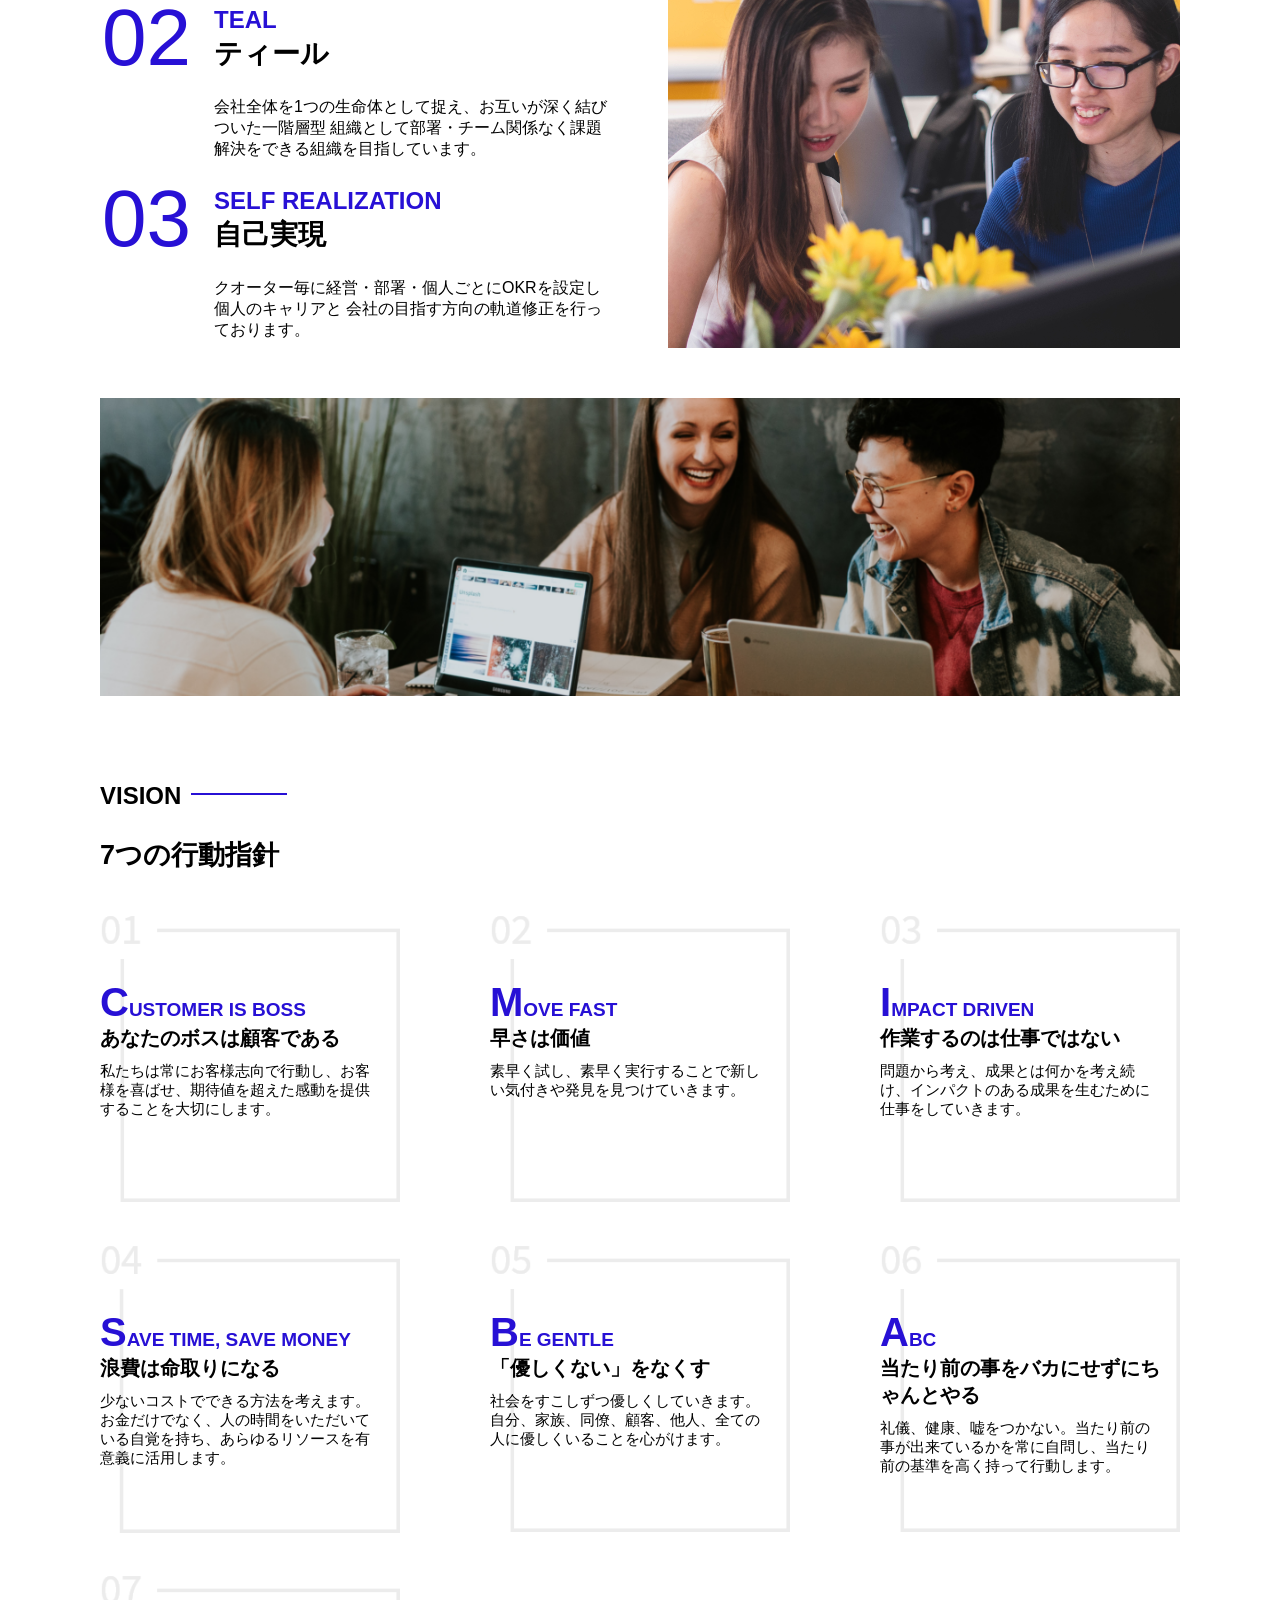
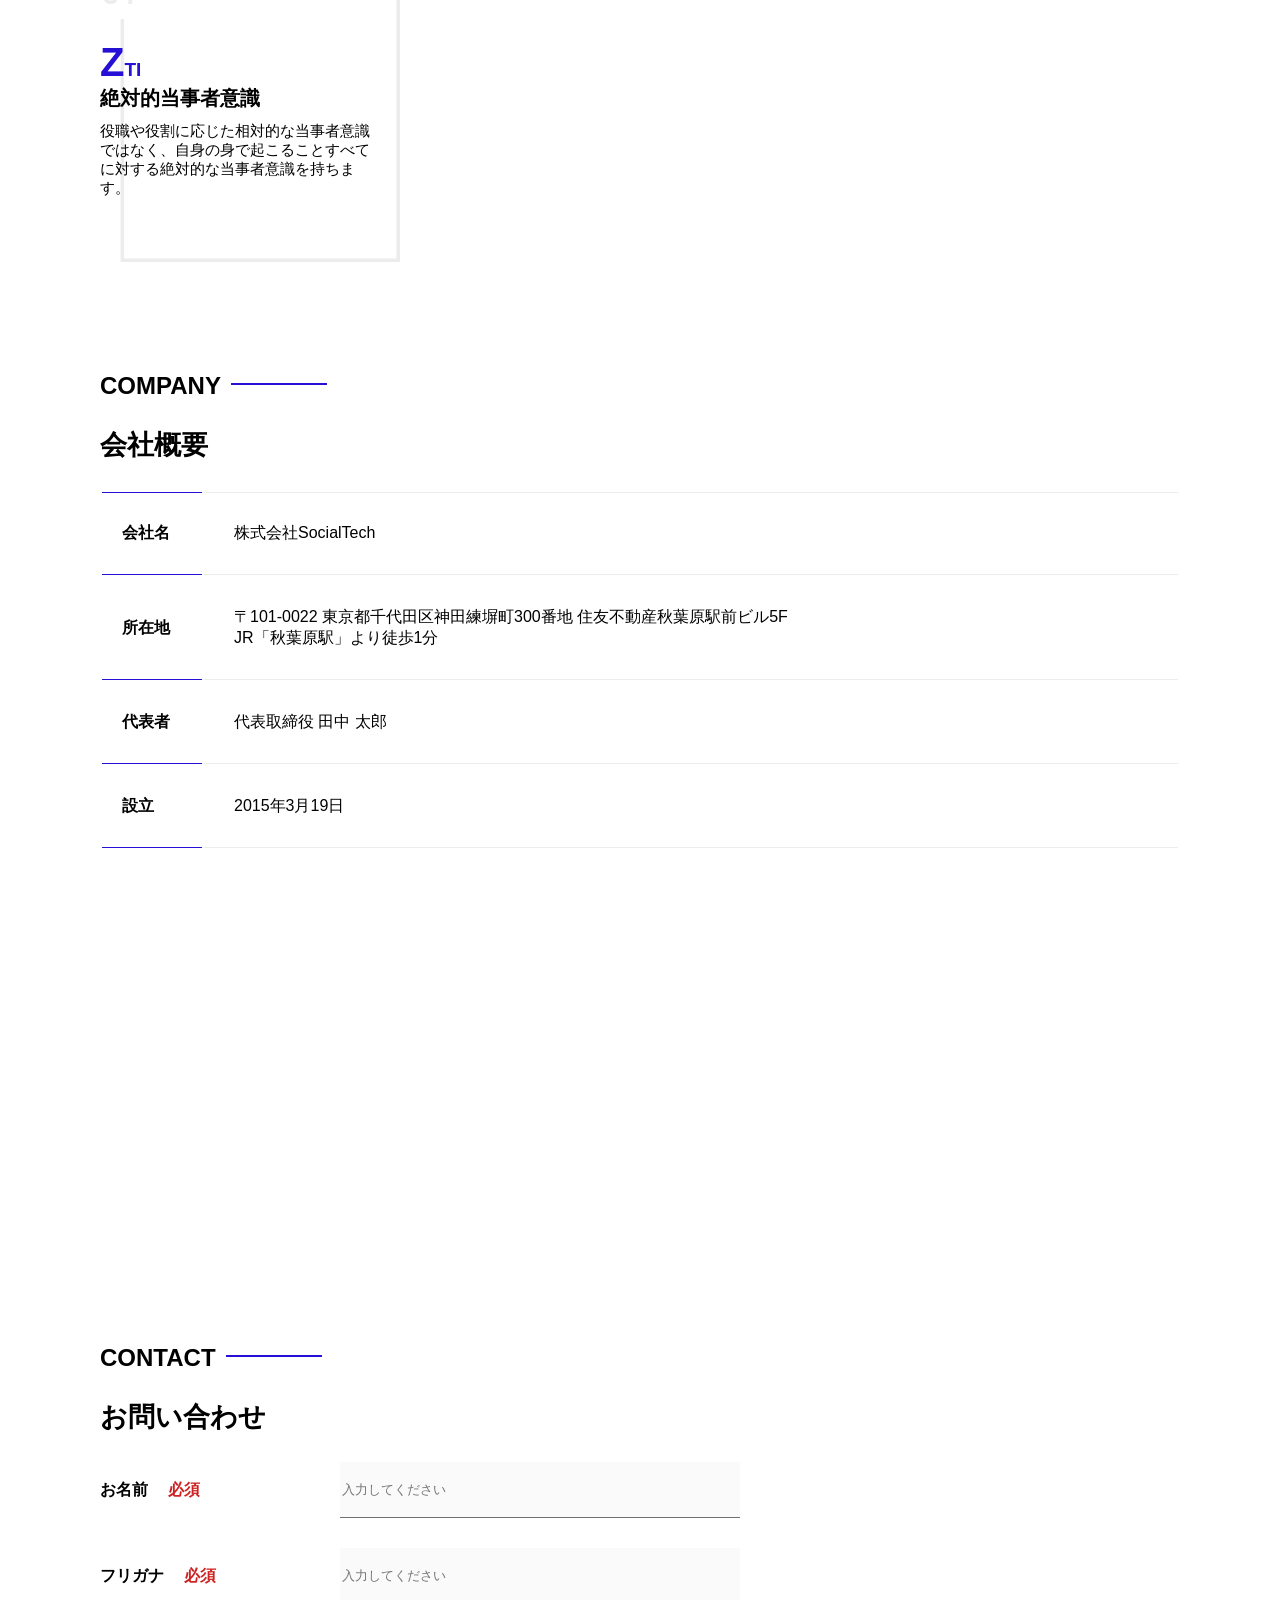
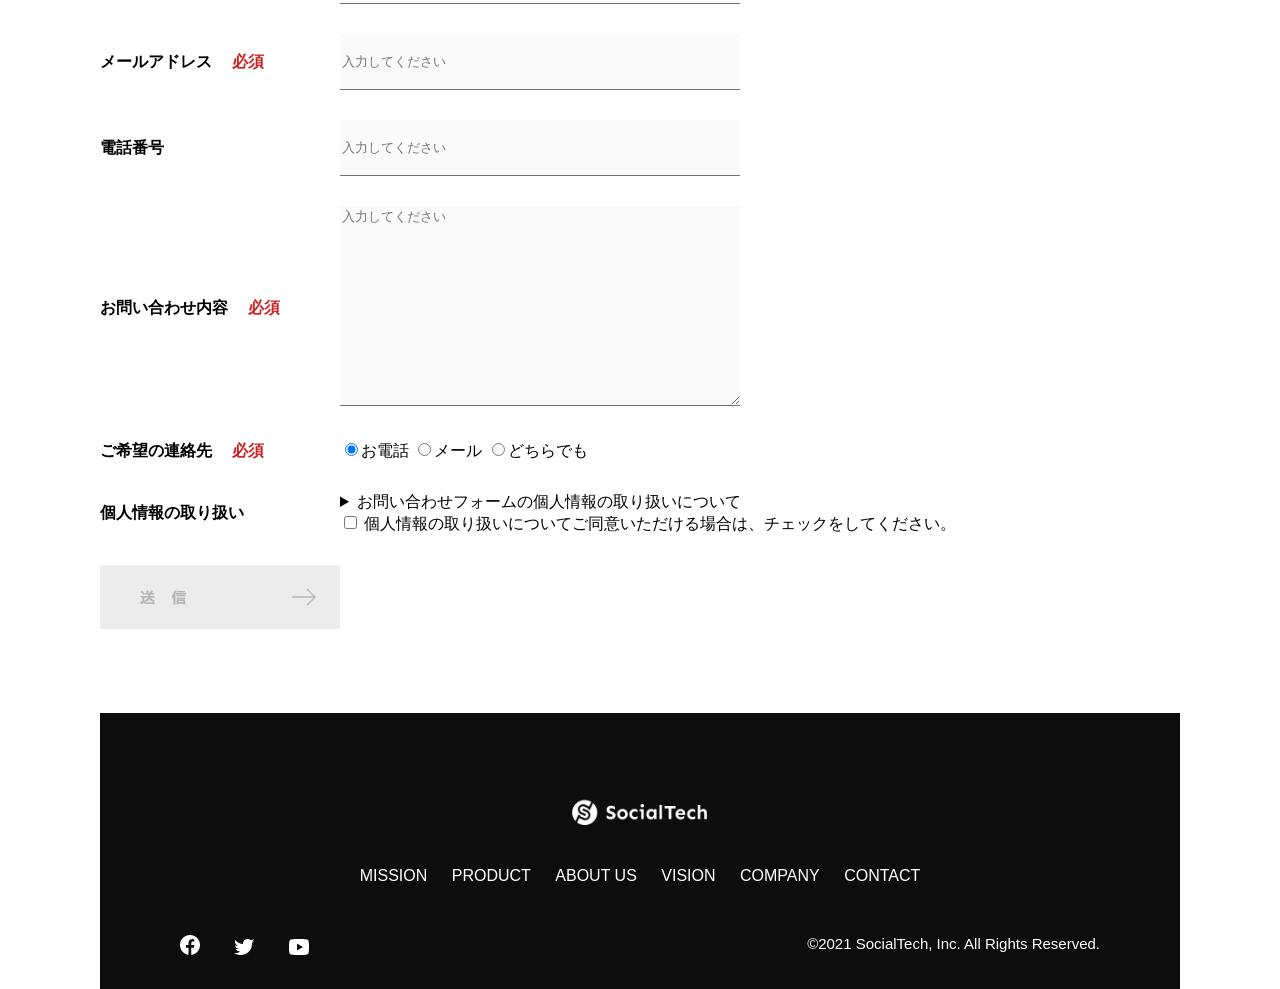
==== commit 3d5d60d0: "socialtech　更新しました" ====
--- a/socialtech/index.html
+++ b/socialtech/index.html
@@ -1,40 +1,40 @@
 <!DOCTYPE html>
-<html lang="ja">
-
-<head>
-  <meta charset="UTF-8">
-  <meta name="viewport" content="width=device-width, initial-scale=1.0">
-  <meta name="description" content="SocialTechはEdTech業界のリーディングカンパニーを目指します。">
-  <title>SocialTech</title>
-  <link rel="stylesheet" href="reset.css">
-  <link rel="stylesheet" href="style.css">
-</head>
-
-<body>
-  <!-- ヘッダー -->
-  <header>
-    <!-- ロゴ -->
-    <a href="index.html" id="logo">
-      <img src="images/logo.png" alt="トップページに戻る">
-    </a>
-    <!-- PC用ナビゲーション -->
-    <nav id="nav-pc">
-      <ul>
-        <li><a href="mission.html">MISSION</a></li>
-        <li><a href="product.html">PRODUCT</a></li>
-        <li><a href="index.html#aboutus">ABOUT US</a></li>
-        <li><a href="index.html#vision">VISION</a></li>
-        <li><a href="index.html#company">COMPANY</a></li>
-        <li><a href="index.html#contact">CONTACT</a></li>
-      </ul>
-    </nav>
-    <!-- スマホ用メニューボタン -->
-    <button id="menu-sp" onclick="document.getElementById('nav-sp').style.display = 'block'">
-      <img src="images/button-menu.png" alt="ナビゲーションを開く">
-    </button>
-       <!-- スマホ用メニューボタンここまで --> 
-               <!-- スマホ用ナビゲーション -->
-       <div id="nav-sp">
+<html>
+  <head>
+    <title>SocialTech</title>
+    <meta charset="utf-8">
+    <meta name="description" content="SocialTechはEdTech業界のリーディングカンパニーを目指します。">
+    <meta name="viewport" content="width=device-width, initial-scale=1.0">
+    <link rel="stylesheet" href="style.css">
+  </head>
+
+  <body>
+    <!-- ヘッダー -->
+    <header>
+      <!-- ロゴ -->
+      <a href="index.html" id="logo">
+        <img src="images/logo.png" alt="トップページに戻る">
+      </a>
+
+      <!-- PC用ナビゲーション -->
+      <nav id="nav-pc">
+        <ul>
+          <li><a href="mission.html">MISSION</a></li>
+          <li><a href="product.html">PRODUCT</a></li>
+          <li><a href="index.html#aboutus">ABOUT US</a></li>
+          <li><a href="index.html#vision">VISION</a></li>
+          <li><a href="index.html#company">COMPANY</a></li>
+          <li><a href="index.html#contact">CONTACT</a></li>
+        </ul>
+      </nav>
+
+      <!-- スマホ用メニューボタン -->
+      <button id="menu-sp" onclick="document.getElementById('nav-sp').style.display = 'block'">
+        <img src="images/button-menu.png" alt="ナビゲーションを開く">
+      </button>
+
+      <!-- スマホ用ナビゲーション -->
+      <div id="nav-sp">
         <button id="close" onclick="document.getElementById('nav-sp').style.display = 'none'">
           <img src="images/button-close.png" alt="ナビゲーションを閉じる">
         </button>
@@ -64,360 +64,345 @@
           </a>
         </div>
       </div>
-  </header>
-  <main>
-    <article>
-      <!-- メインビジュアル -->
-      <section id="main-visual">
-        <div id="main-message">
-          <h1>WORLD PEACE</h1>
-          <p>IT教育で世界平和を実現する</p>
-        </div>
-        <img src="images/index/index-main.png" alt="PCの周りに集まる多国籍の仲間たち">
-      </section>
-      <!--ミッション-->
-      <section id="mission">
-        <h2 class="index-h2">MISSION</h2>
-        <div id="mission-flex">
-          <div>
-            <img id="mission-photo" src="images/index/index-mission.png" alt="屋外のベンチで写真を撮影する多国籍の仲間たち">
-            <h3>世界平和の実現</h3>
-            <p>
-              人類の悲願である世界平和。世界平和を脅かす様々な社会問題を解決するためには、イノベーションをどんどん起こしていく必要があります。SocialTechは、プログラミング教育を通してイノベーターを輩出することで、世界平和という大きなテーマに挑んでいきます。
-            </p>
-          </div>
-          <div>
-            <img id="s2dgs" src="images/index/s2dgs.png" alt="S2DGs">
-            <h3>S2DGsの実現</h3>
-            <p>国連が掲げる「Sustainable Development Goals（持続可能な開発目標）」に含まれる17つのグローバル目標のうち、以下の5つの目標の実現をミッションとしてサービスを展開しています。</p>
-            <a href="mission.html">
+    </header>
+
+    <main>
+      <article>
+        <!-- メインビジュアル -->
+        <section id="main-visual">
+          <div id="main-message">
+            <h1>WORLD PEACE</h1>
+            <p>IT教育で世界平和を実現する</p>
+          </div>
+          <img src="images/index/index-main.png" alt="PCの周りに集まる多国籍の仲間たち">
+        </section>
+
+        <!-- ミッション -->
+        <section id="mission">
+          <h2 class="index-h2">MISSION</h2>
+          <div id="mission-flex">
+            <div>
+              <img id="mission-photo" src="images/index/index-mission.png" alt="屋外のベンチで写真を撮影する多国籍の仲間たち">
+              <h3>世界平和の実現</h3>
+              <p>人類の悲願である世界平和。世界平和を脅かす様々な社会問題を解決するためには、イノベーションをどんどん起こしていく必要があります。SocialTechは、プログラミング教育を通してイノベーターを輩出することで、世界平和という大きなテーマに挑んでいきます。</p>
+            </div>
+            <div>
+              <img id="s2dgs" src="images/index/s2dgs.png" alt="S2DGs">
+              <h3>S2DGsの実現</h3>
+              <p>国連が掲げる「Sustainable Development Goals（持続可能な開発目標）」に含まれる17つのグローバル目標のうち、以下の5つの目標の実現をミッションとしてサービスを展開しています。</p>
+              <a href="mission.html">
+                <img src="images/button-more.png" alt="もっとみる">
+              </a>
+            </div>
+          </div>
+        </section>
+
+        <!-- プロダクト -->
+        <section id="product">
+          <h2 class="index-h2">PRODUCT</h2>
+          <div class="product-flex">
+            <div id="product-left">
+              <div>
+                <img class="product-photo" src="images/index/index-mantoman.png" alt="PCでコードを書く男性">
+                <div class="product-explain">
+                  <span>MAN TO MAN</span>
+                  <h3>プログラミング教育</h3>
+                  <p>2013年より日本で唯一の専属講師によるマンツーマンのプログラミングレッスンを開始。AI/人工知能やウェブデザインの学習も可能です。</p>
+                </div>
+              </div>
+              <div>
+                <img class="product-photo" src="images/index/index-career.png" alt="笑顔で話し合う2人の男性">
+                <div class="product-explain">
+                  <span>CAREER</span>
+                  <h3>人材紹介事業</h3>
+                  <p>エンジニアへの転職に特化した履歴書や職務経歴書のアドバイスや面接対策を行い、豊富な求人の中から最適なキャリア選択を支援します。</p>
+                </div>
+              </div>
+            </div>
+            <div id="product-right">
+              <div>
+                <img class="product-photo" src="images/index/index-media.png" alt="スマートフォンを操作する人">
+                <div class="product-explain">
+                  <span>MEDIA</span>
+                  <h3>プログラミング学習メディア</h3>
+                  <p>月間200万人に読まれる日本最大級のプログラミング学習サイト「SocialTech Blog」やYouTubeチャネルにて学習情報を発信しています。</p>
+                </div>
+              </div>
+              <div>
+                <img class="product-photo" src="images/index/index-b2b.png" alt="講演中の男性とそれを聴く人々">
+                <div class="product-explain">
+                  <span>B2B</span>
+                  <h3>法人研修事業</h3>
+                  <p>社員のスキルアップ・資格取得・福利厚生を目的としたプログラミング法人研修。貴社の事業モデルに合わせた研修内容の提案を致します。</p>
+                </div>
+              </div>
+            </div>
+          </div>
+          <div id="product-more">
+            <a href="product.html">
               <img src="images/button-more.png" alt="もっとみる">
             </a>
           </div>
-        </div>
-      </section>
-      <!-- プロダクト -->
-      <section id="product">
-        <h2 class="index-h2">PRODUCT</h2>
-        <div class="product-flex">
-          <div id="product-left">
-            <div>
-              <img class="product-photo" src="images/index/index-mantoman.png" alt="PCでコードを書く男性">
-              <div class="product-explain">
-                <span>MAN TO MAN</span>
-                <h3>プログラミング教育</h3>
-                <p>2013年より日本で唯一の専属講師によるマンツーマンのプログラミングレッスンを開始。AI/人工知能やウェブデザインの学習も可能です。</p>
-              </div>
-            </div>
-            <div>
-              <img class="product-photo" src="images/index/index-career.png" alt="笑顔で話し合う2人の男性">
-              <div class="product-explain">
-                <span>CAREER</span>
-                <h3>人材紹介事業</h3>
-                <p>エンジニアへの転職に特化した履歴書や職務経歴書のアドバイスや面接対策を行い、豊富な求人の中から最適なキャリア選択を支援します。</p>
-              </div>
-            </div>
-          </div>
-          <div id="product-right">
-            <div>
-              <img class="product-photo" src="images/index/index-media.png" alt="スマートフォンを操作する人">
-              <div class="product-explain">
-                <span>MEDIA</span>
-                <h3>プログラミング学習メディア</h3>
-                <p>月間200万人に読まれる日本最大級のプログラミング学習サイト「SocialTech Blog」やYouTubeチャネルにて学習情報を発信しています。</p>
-              </div>
-            </div>
-            <div>
-              <img class="product-photo" src="images/index/index-b2b.png" alt="講演中の男性とそれを聴く人々">
-              <div class="product-explain">
-                <span>B2B</span>
-                <h3>法人研修事業</h3>
-                <p>社員のスキルアップ・資格取得・福利厚生を目的としたプログラミング法人研修。貴社の事業モデルに合わせた研修内容の提案を致します。</p>
-              </div>
-            </div>
-          </div>
-        </div>
-        <div id="product-more">
-          <a href="product.html">
-            <img src="images/button-more.png" alt="もっとみる">
-          </a>
-        </div>
-        </div>
-      </section>
-      <!-- ABOUT US -->
-      <section id="aboutus">
-        <h2 class="index-h2">ABOUT US</h2>
-        <h3>3つの組織文化</h3>
-        <div>
-          <table class="culture-table">
+        </section>
+
+        <!-- ABOUT US -->
+        <section id="aboutus">
+          <h2 class="index-h2">ABOUT US</h2>
+          <h3>3つの組織文化</h3>
+          <div>
+            <table class="culture-table">
+              <tr>
+                <td class="culture-num">01</td>
+                <th><span class="culture-en">FLEXIBLE</span><br>フレキシブル</th>
+              </tr>
+              <tr>
+                <td>
+                  <!--空のセル-->
+                </td>
+                <td class="culture-description">リモートワーク、フルフレックス、副業推奨など1人1人が最大限のパフォーマンスを発揮できる柔軟な働き方を促進しています。</td>
+              </tr>
+              <tr>
+                <td class="culture-num">02</td>
+                <th><span class="culture-en">TEAL</span><br>ティール</th>
+              </tr>
+              <tr>
+                <td>
+                  <!--空のセル-->
+                </td>
+                <td class="culture-description">会社全体を1つの生命体として捉え、お互いが深く結びついた一階層型 組織として部署・チーム関係なく課題解決をできる組織を目指しています。</td>
+              </tr>
+              <tr>
+                <td class="culture-num">03</td>
+                <th><span class="culture-en">SELF REALIZATION</span><br>自己実現</th>
+              </tr>
+              <tr>
+                <td>
+                  <!--空のセル-->
+                </td>
+                <td class="culture-description">クオーター毎に経営・部署・個人ごとにOKRを設定し個人のキャリアと 会社の目指す方向の軌道修正を行っております。</td>
+              </tr>
+            </table>
+            <img class="culture-img" src="images/index/index-aboutus1.png" alt="笑顔で話し合う2人の女性">
+          </div>
+          <img class="culture-img2" src="images/index/index-aboutus2.png" alt="笑顔で話し合う3人の男女">
+        </section>
+
+        <!-- VISION -->
+        <section id="vision">
+          <h2 class="index-h2">VISION</h2>
+          <h3>7つの行動指針</h3>
+          <div>
+            <div class="vision-box">
+              <img src="images/index/vision-01.png" alt="01">
+              <div>
+                <h4>CUSTOMER IS BOSS</h4>
+                <h5>あなたのボスは顧客である</h5>
+                <p>私たちは常にお客様志向で行動し、お客様を喜ばせ、期待値を超えた感動を提供することを大切にします。</p>
+              </div>
+            </div>
+            <div class="vision-box">
+              <img src="images/index/vision-02.png" alt="02">
+              <div>
+                <h4>MOVE FAST</h4>
+                <h5>早さは価値</h5>
+                <p>素早く試し、素早く実行することで新しい気付きや発見を見つけていきます。</p>
+              </div>
+            </div>
+            <div class="vision-box">
+              <img src="images/index/vision-03.png" alt="03">
+              <div>
+                <h4>IMPACT DRIVEN</h4>
+                <h5>作業するのは仕事ではない</h5>
+                <p>問題から考え、成果とは何かを考え続け、インパクトのある成果を生むために仕事をしていきます。</p>
+              </div>
+            </div>
+            <div class="vision-box">
+              <img src="images/index//vision-04.png" alt="04">
+              <div>
+                <h4>SAVE TIME, SAVE MONEY</h4>
+                <h5>浪費は命取りになる</h5>
+                <p>少ないコストでできる方法を考えます。お金だけでなく、人の時間をいただいている自覚を持ち、あらゆるリソースを有意義に活用します。</p>
+              </div>
+            </div>
+            <div class="vision-box">
+              <img src="images/index/vision-05.png" alt="05">
+              <div>
+                <h4>BE GENTLE</h4>
+                <h5>「優しくない」をなくす</h5>
+                <p>社会をすこしずつ優しくしていきます。自分、家族、同僚、顧客、他人、全ての人に優しくいることを心がけます。</p>
+              </div>
+            </div>
+            <div class="vision-box">
+              <img src="images/index/vision-06.png" alt="06">
+              <div>
+                <h4>ABC</h4>
+                <h5>当たり前の事をバカにせずにちゃんとやる</h5>
+                <p>礼儀、健康、嘘をつかない。当たり前の事が出来ているかを常に自問し、当たり前の基準を高く持って行動します。</p>
+              </div>
+            </div>
+            <div class="vision-box">
+              <img src="images/index/vision-07.png" alt="07">
+              <div>
+                <h4>ZTI</h4>
+                <h5>絶対的当事者意識</h5>
+                <p>役職や役割に応じた相対的な当事者意識ではなく、自身の身で起こることすべてに対する絶対的な当事者意識を持ちます。</p>
+              </div>
+            </div>
+          </div>
+        </section>
+
+        <!-- COMPANY -->
+        <section id="company">
+          <h2 class="index-h2">COMPANY</h2>
+          <h3>会社概要</h3>
+          <table id="company-table">
             <tr>
-              <td class="culture-num">01</td>
-              <th><span class="culture-en">FLEXIBLE</span><br>フレキシブル</th>
+              <th class="tableheader tableheader-first">会社名</th>
+              <td class="cell cell-first">株式会社SocialTech</td>
             </tr>
             <tr>
-              <td>
-                <!--空のセル-->
-              </td>
-              <td class="culture-description">リモートワーク、フルフレックス、副業推奨など1人1人が最大限のパフォーマンスを発揮できる柔軟な働き方を促進しています。</td>
+              <th class="tableheader">所在地</th>
+              <td class="cell">〒101-0022 東京都千代田区神田練塀町300番地 住友不動産秋葉原駅前ビル5F<br>JR「秋葉原駅」より徒歩1分</td>
             </tr>
             <tr>
-              <td class="culture-num">02</td>
-              <th><span class="culture-en">TEAL</span><br>ティール</th>
+              <th class="tableheader">代表者</th>
+              <td class="cell">代表取締役 田中 太郎</td>
             </tr>
             <tr>
-              <td>
-                <!--空のセル-->
-              </td>
-              <td class="culture-description">会社全体を1つの生命体として捉え、お互いが深く結びついた一階層型 組織として部署・チーム関係なく課題解決をできる組織を目指しています。</td>
-            </tr>
-            <tr>
-              <td class="culture-num">03</td>
-              <th><span class="culture-en">SELF REALIZATION</span><br>自己実現</th>
-            </tr>
-            <tr>
-              <td>
-                <!--空のセル-->
-              </td>
-              <td class="culture-description">クオーター毎に経営・部署・個人ごとにOKRを設定し個人のキャリアと 会社の目指す方向の軌道修正を行っております。</td>
+              <th class="tableheader">設立</th>
+              <td class="cell">2015年3月19日</td>
             </tr>
           </table>
-          <img class="culture-img" src="images/index/index-aboutus1.png" alt="笑顔で話し合う2人の女性">
+          <iframe src="https://www.google.com/maps/embed?pb=!1m18!1m12!1m3!1d3240.0688551336807!2d139.7720776771055!3d35.69992317258124!2m3!1f0!2f0!3f0!3m2!1i1024!2i768!4f13.1!3m3!1m2!1s0x60188fee13660e23%3A0x77137876edf742ac!2z5L2P5Y-L5LiN5YuV55Sj56eL6JGJ5Y6f6aeF5YmN44OT44Or!5e0!3m2!1sja!2sjp!4v1704858013291!5m2!1sja!2sjp" style="border: 0" allowfullscreen="" loading="lazy"></iframe>
+        </section>
+
+        <!-- お問い合わせフォーム -->
+        <section id="contact">
+          <h2 class="index-h2">CONTACT</h2>
+          <h3>お問い合わせ</h3>
+          <form>
+            <div>
+              <div class="contact-heading">
+                <label class="contact-label">お名前<span class="contact-span">必須</span></label>
+              </div>
+              <div>
+                <input type="text" name="name" placeholder="入力してください" class="contact-textbox">
+              </div>
+            </div>
+            <div>
+              <div class="contact-heading">
+                <label class="contact-label">フリガナ<span class="contact-span">必須</span></label>
+              </div>
+              <div>
+                <input type="text" name="hurigana" placeholder="入力してください" class="contact-textbox">
+              </div>
+            </div>
+            <div>
+              <div class="contact-heading">
+                <label class="contact-label">メールアドレス<span class="contact-span">必須</span></label>
+              </div>
+              <div>
+                <input type="text" name="email" placeholder="入力してください" class="contact-textbox">
+              </div>
+            </div>
+            <div>
+              <div class="contact-heading">
+                <label class="contact-label">電話番号</label>
+              </div>
+              <div>
+                <input type="text" name="tel" placeholder="入力してください" class="contact-textbox">
+              </div>
+            </div>
+            <div>
+              <div class="contact-heading">
+                <label class="contact-label">お問い合わせ内容<span class="contact-span">必須</span></label>
+              </div>
+              <div>
+                <textarea class="contact-textarea" placeholder="入力してください" name="message"></textarea>
+              </div>
+            </div>
+            <div>
+              <div class="contact-heading">
+                <label class="contact-label">ご希望の連絡先<span class="contact-span">必須</span></label>
+              </div>
+              <div><input class="radiobutton" type="radio" value="tel" name="contact" checked><label>お電話</label> <input class="radiobutton" type="radio" value="mail" name="contact"><label>メール</label> <input class="radiobutton" type="radio" value="both" name="contact"><label>どちらでも</label></div>
+            </div>
+            <div>
+              <div class="contact-heading">
+                <label class="contact-label">個人情報の取り扱い</label>
+              </div>
+              <div>
+                <details>
+                  <summary>お問い合わせフォームの個人情報の取り扱いについて</summary>
+                  <div>
+                    <dl>
+                      <dt>１．組織の名称又は氏名</dt>
+                      <dd>株式会社SocialTech</dd>
+                      <dt>２．個人情報保護管理者（若しくはその代理人）の氏名又は職名、所属及び連絡先</dt>
+                      <dd>
+                        <p>鈴木 一郎 コーポレート部</p>
+                        <p>メールアドレス：samurai@example.com</p>
+                        <p>TEL：03-1234-5678</p>
+                      </dd>
+                      <dt>３．個人情報の利用目的</dt>
+                      <dd>
+                        <ul>
+                          <li>・本サービス及び本サービスに関連する情報の提供又はそれらに関する連絡のため</li>
+                          <li>・ユーザーの本人確認のため</li>
+                          <li>・当社サービスのご案内のため</li>
+                          <li>・当社の商品等の広告または宣伝（電子メールによるものを含むものとします。）</li>
+                        </ul>
+                      </dd>
+                      <dt>４．個人情報の取り扱い業務の委託</dt>
+                      <dd>個人情報の取扱業務の全部または一部を外部に業務委託する場合があります。その際、弊社は、個人情報を適切に保護できる管理体制を敷き実行していることを条件として委託先を厳選したうえで、機密保持契約を委託先と締結し、お客様の個人情報を厳密に管理させます。</dd>
+                      <dt>５．個人情報の開示等の請求</dt>
+                      <dd>
+                        お客様は、弊社に対してご自身の個人情報の開示等（利用目的の通知、開示、内容の訂正・追加・削除、利用の停止または消去、第三者への提供の停止）に関して、当社問合わせ窓口に申し出ることができます。<br>
+                        その際、弊社はお客様ご本人を確認させていただいたうえで、合理的な期間内に対応いたします。<br>
+                        なお、個人情報に関する弊社問合わせ先は、次の通りです。
+                      </dd>
+                      <dd>
+                        <p>株式会社SocialTech　個人情報問合せ窓口</p>
+                        <p>〒150-0043　東京都千代田区神田練塀町300番地 住友不動産秋葉原駅前ビル5F</p>
+                        <p>メールアドレス：samurai@example.com　TEL：03-1234-5678</p>
+                      </dd>
+
+                      <dt>６．個人情報を提供されることの任意性について</dt>
+                      <dd>お客様がご自身の個人情報を弊社に提供されるか否かは、お客様のご判断によりますが、もしご提供されない場合には、適切なサービスが提供できない場合がありますので予めご了承ください。</dd>
+                    </dl>
+                  </div>
+                </details>
+                <input type="checkbox" name="agree">
+                <span>個人情報の取り扱いについてご同意いただける場合は、チェックをしてください。</span>
+              </div>
+            </div>
+            <input type="image" src="images/button-submit.png" alt="送信する">
+          </form>
+        </section>
+      </article>
+    </main>
+
+    <footer>
+      <div id="footer-logo">
+        <img src="images/logo-sp.png" alt="SocialTech">
+      </div>
+      <div id="footer-link">
+        <a href="mission.html">MISSION</a>
+        <a href="product.html">PRODUCT</a>
+        <a href="index.html#aboutus">ABOUT US</a>
+        <a href="index.html#vision">VISION</a>
+        <a href="index.html#company">COMPANY</a>
+        <a href="index.html#contact">CONTACT</a>
+      </div>
+      <div id="sns-footer">
+        <div class="sns-btns">
+          <a href="https://www.facebook.com/sejuku2013"><img src="images/button-facebook.png" alt="Facebookのリンク"></a>
+          <a href="https://twitter.com/samuraijuku"><img src="images/button-twitter.png" alt="Twitterのリンク"></a>
+          <a href="https://www.youtube.com/channel/UCCFOQO5aDK0xXam4cUQXT8g"><img src="images/button-youtube.png" alt="YouTubeのリンク"></a>
         </div>
-        <img class="culture-img2" src="images/index/index-aboutus2.png" alt="笑顔で話し合う3人の男女">
-      </section>
-      <!-- VISION -->
-      <section id="vision">
-        <h2 class="index-h2">VISION</h2>
-        <h3>7つの行動指針</h3>
-        <div>
-          <div class="vision-box">
-            <img src="images/index/vision-01.png" alt="01">
-            <div>
-              <h4>CUSTOMER IS BOSS</h4>
-              <h5>あなたのボスは顧客である</h5>
-              <p>私たちは常にお客様志向で行動し、お客様を喜ばせ、期待値を超えた感動を提供することを大切にします。</p>
-            </div>
-          </div>
-
-          <div class="vision-box">
-            <img src="images/index/vision-02.png" alt="02">
-            <div>
-              <h4>MOVE FAST</h4>
-              <h5>早さは価値</h5>
-              <p>素早く試し、素早く実行することで新しい気付きや発見を見つけていきます。</p>
-            </div>
-          </div>
-
-          <div class="vision-box">
-            <img src="images/index/vision-03.png" alt="03">
-            <div>
-              <h4>IMPACT DRIVEN</h4>
-              <h5>作業するのは仕事ではない</h5>
-              <p>問題から考え、成果とは何かを考え続け、インパクトのある成果を生むために仕事をしていきます。</p>
-            </div>
-          </div>
-
-          <div class="vision-box">
-            <img src="images/index/vision-04.png" alt="04">
-            <div>
-              <h4>SAVE TIME, SAVE MONEY</h4>
-              <h5>浪費は命取りになる</h5>
-              <p>少ないコストでできる方法を考えます。お金だけでなく、人の時間をいただいている自覚を持ち、あらゆるリソースを有意義に活用します。</p>
-            </div>
-          </div>
-
-          <div class="vision-box">
-            <img src="images/index/vision-05.png" alt="05">
-            <div>
-              <h4>BE GENTLE</h4>
-              <h5>「優しくない」をなくす</h5>
-              <p>社会をすこしずつ優しくしていきます。自分、家族、同僚、顧客、他人、全ての人に優しくいることを心がけます。</p>
-            </div>
-          </div>
-
-          <div class="vision-box">
-            <img src="images/index/vision-06.png" alt="06">
-            <div>
-              <h4>ABC</h4>
-              <h5>当たり前の事をバカにせずにちゃんとやる</h5>
-              <p>礼儀、健康、嘘をつかない。当たり前の事が出来ているかを常に自問し、当たり前の基準を高く持って行動します。</p>
-            </div>
-          </div>
-
-          <div class="vision-box">
-            <img src="images/index/vision-07.png" alt="07">
-            <div>
-              <h4>ZTI</h4>
-              <h5>絶対的当事者意識</h5>
-              <p>役職や役割に応じた相対的な当事者意識ではなく、自身の身で起こることすべてに対する絶対的な当事者意識を持ちます。</p>
-            </div>
-          </div>
-
-        </div>
-      </section>
-      <!-- COMPANY -->
-      <section id="company">
-        <h2 class="index-h2">COMPANY</h2>
-        <h3>会社概要</h3>
-        <table id="company-table">
-          <tr>
-            <th class="tableheader tableheader-first">会社名</th>
-            <td class="cell cell-first">株式会社SocialTech</td>
-          </tr>
-          <tr>
-            <th class="tableheader">所在地</th>
-            <td class="cell">〒101-0022 東京都千代田区神田練塀町300番地 住友不動産秋葉原駅前ビル5F<br>JR「秋葉原駅」より徒歩1分</td>
-          </tr>
-          <tr>
-            <th class="tableheader">代表者</th>
-            <td class="cell">代表取締役 田中 太郎</td>
-          </tr>
-          <tr>
-            <th class="tableheader">設立</th>
-            <td class="cell">2015年3月19日</td>
-          </tr>
-        </table>
-        <iframe
-          src="https://www.google.com/maps/embed?pb=!1m18!1m12!1m3!1d3240.0688551336807!2d139.7720776771055!3d35.69992317258124!2m3!1f0!2f0!3f0!3m2!1i1024!2i768!4f13.1!3m3!1m2!1s0x60188fee13660e23%3A0x77137876edf742ac!2z5L2P5Y-L5LiN5YuV55Sj56eL6JGJ5Y6f6aeF5YmN44OT44Or!5e0!3m2!1sja!2sjp!4v1704858013291!5m2!1sja!2sjp"
-          style="border: 0" allowfullscreen="" loading="lazy">
-        </iframe>
-      </section>
-      <!-- お問い合わせフォーム -->
-      <section id="contact">
-        <h2 class="index-h2">CONTACT</h2>
-        <h3>お問い合わせ</h3>
-        <form>
-          <div>
-            <div class="contact-heading">
-              <label class="contact-label">お名前<span class="contact-span">必須</span></label>
-            </div>
-            <div>
-              <input type="text" name="name" placeholder="入力してください" class="contact-textbox">
-            </div>
-          </div>
-          <div>
-            <div class="contact-heading">
-              <label class="contact-label">フリガナ<span class="contact-span">必須</span></label>
-            </div>
-            <div>
-              <input type="text" name="hurigana" placeholder="入力してください" class="contact-textbox">
-            </div>
-          </div>
-          <div>
-            <div class="contact-heading">
-              <label class="contact-label">メールアドレス<span class="contact-span">必須</span></label>
-            </div>
-            <div>
-              <input type="text" name="email" placeholder="入力してください" class="contact-textbox">
-            </div>
-          </div>
-          <div>
-            <div class="contact-heading">
-              <label class="contact-label">電話番号</label>
-            </div>
-            <div>
-              <input type="text" name="tel" placeholder="入力してください" class="contact-textbox">
-            </div>
-          </div>
-
-          <div>
-            <div class="contact-heading">
-              <label class="contact-label">お問い合わせ内容<span class="contact-span">必須</span></label>
-            </div>
-            <!-- テキストエリア -->
-            <div>
-              <textarea class="contact-textarea" placeholder="入力してください" name="message"></textarea>
-            </div>
-          </div>
-          <div>
-            <div class="contact-heading">
-              <label class="contact-label">ご希望の連絡先<span class="contact-span">必須</span></label>
-            </div>
-            <div>
-              <input class="radiobutton" type="radio" value="tel" name="contact" checked><label>お電話</label>
-              <input class="radiobutton" type="radio" value="mail" name="contact"><label>メール</label>
-              <input class="radiobutton" type="radio" value="both" name="contact"><label>どちらでも</label>
-            </div>
-          </div>
-          <div>
-            <div class="contact-heading">
-              <label class="contact-label">個人情報の取り扱い</label>
-            </div>
-            <div>
-              <details>
-                <summary>お問い合わせフォームの個人情報の取り扱いについて</summary>
-                <div>
-                  <dl>
-                    <dt>１．組織の名称又は氏名</dt>
-                    <dd>株式会社SocialTech</dd>
-                    <dt>２．個人情報保護管理者（若しくはその代理人）の氏名又は職名、所属及び連絡先</dt>
-                    <dd>
-                      <p>鈴木 一郎 コーポレート部</p>
-                      <p>メールアドレス：samurai@example.com</p>
-                      <p>TEL：03-1234-5678</p>
-                    </dd>
-                    <dt>３．個人情報の利用目的</dt>
-                    <dd>
-                      <ul>
-                        <li>本サービス及び本サービスに関連する情報の提供又はそれらに関する連絡のため</li>
-                        <li>ユーザーの本人確認のため</li>
-                        <li>当社サービスのご案内のため</li>
-                        <li>当社の商品等の広告または宣伝（電子メールによるものを含むものとします。）</li>
-                      </ul>
-                    </dd>
-                    <dt>４．個人情報の取り扱い業務の委託</dt>
-                    <dd>
-                      個人情報の取扱業務の全部または一部を外部に業務委託する場合があります。その際、弊社は、個人情報を適切に保護できる管理体制を敷き実行していることを条件として委託先を厳選したうえで、機密保持契約を委託先と締結し、お客様の個人情報を厳密に管理させます。
-                    </dd>
-                    <dt>５．個人情報の開示等の請求</dt>
-                    <dd>
-                      お客様は、弊社に対してご自身の個人情報の開示等（利用目的の通知、開示、内容の訂正・追加・削除、利用の停止または消去、第三者への提供の停止）に関して、当社問合わせ窓口に申し出ることができます。<br>
-                      その際、弊社はお客様ご本人を確認させていただいたうえで、合理的な期間内に対応いたします。<br>
-                      なお、個人情報に関する弊社問合わせ先は、次の通りです。
-                    </dd>
-                    <dd>
-                      <p>株式会社SocialTech　個人情報問合せ窓口</p>
-                      <p>〒150-0043　東京都千代田区神田練塀町300番地 住友不動産秋葉原駅前ビル5F</p>
-                      <p>メールアドレス：samurai@example.com　TEL：03-1234-5678</p>
-                    </dd>
-
-                    <dt>６．個人情報を提供されることの任意性について</dt>
-                    <dd>お客様がご自身の個人情報を弊社に提供されるか否かは、お客様のご判断によりますが、もしご提供されない場合には、適切なサービスが提供できない場合がありますので予めご了承ください。</dd>
-                  </dl>
-                </div>
-              </details>
-              <input type="checkbox" name="agree">
-              <span>個人情報の取り扱いについてご同意いただける場合は、チェックをしてください。</span>
-            </div>
-          </div>
-          <input type="image" src="images/button-submit.png" alt="送信する">
-        </form>
-      </section>
-    </article>
-  </main>
-
-  <footer>
-    <div id="footer-logo">
-      <img src="images/logo-sp.png" alt="SocialTech">
-    </div>
-    <div id="footer-link">
-      <a href="mission.html">MISSION</a>
-      <a href="product.html">PRODUCT</a>
-      <a href="index.html#aboutus">ABOUT US</a>
-      <a href="index.html#vision">VISION</a>
-      <a href="index.html#company">COMPANY</a>
-      <a href="index.html#contact">CONTACT</a>
-    </div>
-    <div id="sns-footer">
-      <div class="sns-btns">
-        <a href="https://www.facebook.com/sejuku2013"><img src="images/button-facebook.png" alt="Facebookのリンク"></a>
-        <a href="https://twitter.com/samuraijuku"><img src="images/button-twitter.png" alt="Twitterのリンク"></a>
-        <a href="https://www.youtube.com/channel/UCCFOQO5aDK0xXam4cUQXT8g"><img src="images/button-youtube.png"
-            alt="YouTubeのリンク"></a>
+        <p id="copyright">&copy;2021 SocialTech, Inc. All Rights Reserved.</p>
       </div>
-      <p id="copyright">&copy;2021 SocialTech, Inc. All Rights Reserved.</p>
-    </div>
-  </footer>
-</body>
-
-</html>+    </footer>
+
+  </body>
+</html>
--- a/socialtech/style.css
+++ b/socialtech/style.css
@@ -1,312 +1,363 @@
-@charset "utf-8";
-
-body{
-max-width: 1080px;
-margin: 0 auto;
-}
-header{
-    display: flex;
-    justify-content: space-between;
-}
-nav#nav-pc{
-    font-size: 14px;
-}
-nav#nav-pc ul{
-    display: flex;
-    padding-left: 0;
-}
-nav#nav-pc ul li{
-    list-style: none;
-}
-nav#nav-pc ul li a{
-    text-decoration: none;
-    margin-left: 20px;
-    color: #0d0d0d;
-}
-nav#nav-pc ul li a:hover{
-    text-decoration: underline;
-}
-section#main-visual{
-    position: relative;
-    height: 400px;
-}
-div#main-message{
-    position: absolute;
-    top: 0;
-    left: 0;
-    background-color: #2710d5;
-    color: #ffffff;
-    border-radius: 0 0 476px 0;
-    max-width: 620px;
-    height: 100%;
-    width: 100%;
-    z-index: 11;
-}
-#main-message > h1{
-    font-size: 60px;
-    margin: 100px 0 0 50px;
-}
-#main-message > p{
-    font-size: 28px;
-    margin: 0 0 0 50px;
-}
-#main-visual > img{
-    max-width: 620px;
-    border-radius: 476px 0 0 0;
-    position: absolute;
-    top: 0;
-    right: 0;
-    z-index: 10;
-}
-/* 見出し */
-h2{
-    margin: 40px 0 0 0;
-}
-h2::after{
-    content: url(images/line.png);
-    margin-left: 10px;
-}
-h3{
-    font-size: 27px;
-}
+/* PC、スマホ共通スタイル */
+* {
+  box-sizing: border-box;
+}
+
+p {
+  font-size: 15px;
+}
+
+body {
+  max-width: 1080px;
+  margin: 0 auto 0 auto;
+  font-family: "Source Sans Pro", "Hiragino Kaku Gothic ProN", Meiryo, Arial, sans-serif;
+}
+  
+/* ヘッダー */
+header {
+  display: flex;
+  justify-content: space-between;
+}
+
+/* ナビゲーションのレイアウト */
+#nav-pc {
+  font-size: 14px;
+}
+
+#nav-pc ul {
+  display: flex;
+  padding-left: 0;
+}
+
+#nav-pc li {
+  list-style: none;
+}
+
+/* ナビゲーションのリンクの装飾設定 */
+#nav-pc a {
+  text-decoration: none;
+  margin-left: 20px;
+  color: #0d0d0d;
+}
+
+#nav-pc a:hover {
+  text-decoration: underline;
+}
+
+/* スマホ用ナビを非表示 */
+#nav-sp,
+#menu-sp {
+  display: none;
+}
+
+/* メインビジュアル*/
+#main-visual {
+  position: relative;
+  height: 400px;
+}
+
+#main-message {
+  position: absolute;
+  top: 0;
+  left: 0;
+  background-color: #2710d5;
+  color: #ffffff;
+  border-radius: 0 0 476px 0;
+  max-width: 620px;
+  height: 100%;
+  width: 100%;
+  z-index: 11;
+}
+
+#main-message h1 {
+  font-size: 60px;
+  margin: 100px 0 0 50px;
+}
+
+#main-message > p {
+  font-size: 28px;
+  margin: 0 0 0 50px;
+}
+
+#main-visual > img {
+  max-width: 620px;
+  border-radius: 476px 0 0 0;
+  position: absolute;
+  top: 0;
+  right: 0;
+  z-index: 10;
+}
+
+/*見出し*/
+h2 {
+  margin: 40px 0 0 0;
+}
+
+h2::after {
+  content: url("images/line.png");
+  margin-left: 10px;
+}
+
+h3 {
+  font-size: 27px;
+}
+
 /* ミッション */
-section#mission{
-    margin: 80px auto 80px auto;
-}
-div#mission-flex{
-    display: flex;
-}
-#mission-flex > div{
-    width: 50%;
-    margin: 20px;
-}
-#mission-photo{
-    width: 100%;
-}
-#s2dgs{
-    margin-top: 50px;
-    width: 100%;
-}
+#mission {
+  margin: 80px auto 80px auto;
+}
+
+#mission-flex {
+  display: flex;
+}
+
+#mission-flex > div {
+  width: 50%;
+  margin: 20px;
+}
+
+#mission-photo {
+  width: 100%;
+}
+
+#s2dgs {
+  margin-top: 50px;
+  width: 100%;
+}
+
 /* プロダクト */
 #product {
-    background-color: #fafafa;
-    margin: 80px 0 80px 0;
-    padding: 10px 40px 0px 40px;
-  }
-  
-  /* 外枠 */
-  #product .product-flex {
-    margin-top: 40px;
-    display: flex;
-  }
-  
-  /* 左のカラム */
-  #product-left {
-    width: 50%;
-    margin-right: 20px;
-  }
-  
-  /* 右のカラム */
-  #product-right {
-    width: 50%;
-    margin-left: 20px;
-    margin-top: 80px;
-  }
-  
-  /* 画像＋説明の枠 */
-  #product-left > div {
-    position: relative;
-    height: 480px;
-    margin-right: 20px;
-  }
-  
-  #product-right > div {
-    position: relative;
-    height: 480px;
-    margin-left: 20px;
-  }
-  
-   /* 画像 */
-   .product-photo {
-     width: 100%;
-   }
-    /* 説明文の枠 */
- .product-explain {
-    background-color: #ffffff;
-    position: absolute;
-    left: 0;
-    bottom: 50px;
-    margin: 0 40px 0 40px;
-    padding: 20px;
-    box-shadow: 5px 5px 10px rgba(0, 0, 0, 0.05);
-  }
-  
-  /* 説明文の英語 */
-  .product-explain > span {
-    color: #2710d5;
-    font-weight: bold;
-    font-size: 16px;
-    margin: 0;
-  }
-  
-  /* 説明文の見出し */
-  .product-explain > h3 {
-    margin: 5px 0 5px 0;
-  }
-  
-  /* 説明文 */
-  .product-explain > p {
-    font-size: 14px;
-    margin: 0;
-  }
-  
-  /* もっと見るボタン */
-  #product-more {
-    text-align: center;
-  }
-  
-  #product-more a {
-    position: relative;
-    bottom: -42px;
-  }
-  /* ABOUT US */
-  #aboutus{
-    margin: 80px auto 80px auto;
-  }
-   /* 3つの組織文化と画像を入れる枠 */
-  #aboutus > div{
-    display: flex;
-  }
-  /* 画像 */
-  .culture-img{
-    width: 50%;
-    align-self: flex-start;
-  }
-  .culture-img2{
-    margin-top: 50px;
-    width: 100%;
-  }
- /* 3つの組織文化の表 */
- .culture-table {
-    margin-right: 50px;
-  }
-   /* 番号 */
- .culture-num {
-    font-size: 80px;
-    color: #2710d5;
-    padding: 0 20px 0 0;
-  }
- 
-  /* 見出し */
-  .culture-table th {
-    text-align: left;
-    font-size: 28px;
-    font-weight: bold;
-  }
- 
-  /* 組織文化英語 */
-  .culture-en {
-    color: #2710d5;
-    font-size: 24px;
-  }
- 
-  /* 説明文 */
-  .culture-description {
-    margin: 0;
-  }
+  background-color: #fafafa;
+  margin: 80px 0 80px 0;
+  padding: 10px 40px 0px 40px;
+}
+
+/* 外枠 */
+#product .product-flex {
+  margin-top: 40px;
+  display: flex;
+}
+
+/* 左のカラム */
+#product-left {
+  width: 50%;
+  margin-right: 20px;
+}
+
+/* 右のカラム */
+#product-right {
+  width: 50%;
+  margin-left: 20px;
+  margin-top: 80px;
+}
+
+/* 写真＋説明の枠 */
+#product-left > div {
+  position: relative;
+  height: 480px;
+  margin-right: 20px;
+}
+
+#product-right > div {
+  position: relative;
+  height: 480px;
+  margin-left: 20px;
+}
+
+/* 写真*/
+.product-photo {
+  width: 100%;
+}
+
+/* 説明文の枠 */
+.product-explain {
+  background-color: #ffffff;
+  position: absolute;
+  left: 0;
+  bottom: 50px;
+  margin: 0 40px 0 40px;
+  padding: 20px;
+  box-shadow: 5px 5px 10px rgba(0, 0, 0, 0.05);
+}
+
+/* 説明文の英語 */
+.product-explain > span {
+  color: #2710d5;
+  font-weight: bold;
+  font-size: 16px;
+  margin: 0px;
+}
+
+/* 説明文の見出し */
+.product-explain > h3 {
+  margin: 5px 0 5px 0;
+}
+
+/* 説明文 */
+.product-explain > p {
+  font-size: 14px;
+  margin: 0;
+}
+
+/* もっと見るボタン */
+#product-more {
+  text-align: center;
+}
+
+#product-more a {
+  position: relative;
+  bottom: -42px;
+}
+
+/* ABOUT US */
+#aboutus {
+  margin: 80px auto 80px auto;
+}
+
+/* ３つの組織文化と写真を入れる枠 */
+#aboutus > div {
+  display: flex;
+}
+
+/* 写真 */
+.culture-img {
+  width: 50%;
+  align-self: flex-start;
+}
+
+.culture-img2 {
+  margin-top: 50px;
+  width: 100%;
+}
+
+/* 3つの組織文化の表 */
+.culture-table {
+  margin-right: 50px;
+}
+
+/* 番号 */
+.culture-num {
+  font-size: 80px;
+  color: #2710d5;
+  padding: 0 20px 0 0;
+}
+
+/* 見出し */
+.culture-table th {
+  text-align: left;
+  font-size: 28px;
+  font-weight: bold;
+}
+
+/* 組織文化英語 */
+.culture-en {
+  color: #2710d5;
+  font-size: 24px;
+}
+
+/* 説明文 */
+.culture-description {
+  margin: 0;
+}
+
 /* ビジョン */
-  section#vision{
-    margin: 80px auto;
-  }
-  /* セクション内の外枠 */
-  section#vision > div{
-    display: flex;
-    justify-content: space-between;
-    flex-wrap: wrap;
-  }
-   
- /*7つの行動指針の枠*/
-  div.vision-box{
-    width: 300px;
-    height: 300px;
-    margin-bottom: 30px;
-    position: relative;
-  }
-  div.vision-box > img{
-    width: 100%;
-    position: relative;
-    z-index: 30;
-  }
-  div.vision-box > div{
-    position: absolute;
-    top: 0;
-    left: 0;
-    z-index: 31;
-    margin-right: 20px;
-  }
-  div.vision-box > div > h4{
-    color: #2710d5;
-    font-size: 19px;
-    margin-top: 80px;
-  }
-  .vision-box > div > h4::first-letter{
-    font-size: 40px;
-  }
-  .vision-box > div > h5{
-    font-size: 20px;
-    margin: 0;
-    /* margin: 0 0 0 0;と同じ */
-  }
-  .vision-box > div > p{
-    margin-top: 10px;
-    /* margin: 10px 0 0 0;と同じ */
-  }
-
-
-  /* 会社概要 */
-  #company{
-    margin: 80px auto;
-    /* margin: 80px auto 80px auto;と同じ */
-  }
-  #company-table {
-    width: 100%;
-  }
-  
-  .tableheader {
-    text-align: left;
-    padding: 20px;
-    border-bottom-color: #2710d5;
-    border-bottom-width: 1px;
-    border-bottom-style: solid;
-    width: 100px;
-  }
-  
-  .tableheader-first {
-    border-top-color: #2710d5;
-    border-top-width: 1px;
-    border-top-style: solid;
-  }
-  
-  .cell {
-    padding: 30px;
-    border-bottom-color: #ececec;
-    border-bottom-width: 1px;
-    border-bottom-style: solid;
-  }
-  
-  .cell-first {
-    border-top-color: #ececec;
-    border-top-width: 1px;
-    border-top-style: solid;
-  }
-  /* 地図調整 */
-  #company > iframe{
-    width: 100%;
-    height: 368px;
-    margin-top: 40px;
-  }
-   /* お問い合わせ */
- #contact {
+#vision {
+  margin: 80px auto 80px auto;
+}
+
+/* セクション内の外枠*/
+#vision > div {
+  display: flex;
+  justify-content: space-between;
+  flex-wrap: wrap;
+}
+
+/*7つの行動指針の枠*/
+.vision-box {
+  width: 300px;
+  height: 300px;
+  margin-bottom: 30px;
+  position: relative;
+}
+
+.vision-box > img {
+  width: 100%;
+  position: relative;
+  z-index: 30;
+}
+
+.vision-box > div {
+  position: absolute;
+  top: 0;
+  left: 0;
+  z-index: 31;
+  margin-right: 20px;
+}
+
+.vision-box > div > h4 {
+  color: #2710d5;
+  font-size: 19px;
+  margin: 80px 0 0 0;
+}
+
+.vision-box > div > h4::first-letter {
+  font-size: 40px;
+}
+
+.vision-box > div > h5 {
+  font-size: 20px;
+  margin: 0 0 0 0;
+}
+
+.vision-box > div > p {
+  margin: 10px 0 0 0;
+}
+
+/*会社概要*/
+#company {
+  margin: 80px auto 80px auto;
+}
+
+#company-table {
+  width: 100%;
+}
+
+.tableheader {
+  text-align: left;
+  padding: 20px;
+  border-bottom-color: #2710d5;
+  border-bottom-width: 1px;
+  border-bottom-style: solid;
+  width: 100px;
+}
+
+.tableheader-first {
+  border-top-color: #2710d5;
+  border-top-width: 1px;
+  border-top-style: solid;
+}
+
+.cell {
+  padding: 30px;
+  border-bottom-color: #ececec;
+  border-bottom-width: 1px;
+  border-bottom-style: solid;
+}
+
+.cell-first {
+  border-top-color: #ececec;
+  border-top-width: 1px;
+  border-top-style: solid;
+}
+
+#company > iframe {
+  width: 100%;
+  height: 368px;
+  margin-top: 40px;
+}
+
+/* お問い合わせ */
+#contact {
   margin: 80px auto 80px auto;
 }
 
@@ -317,23 +368,27 @@
   flex-wrap: wrap;
   padding-bottom: 30px;
 }
- /* 左列の見出し */
- .contact-heading {
+
+/* 左列　見出し */
+.contact-heading {
   width: 240px;
   align-self: center;
 }
+
 /* 見出しのラベル */
 .contact-label {
   font-weight: bold;
 }
+
 /* 必須 */
 .contact-span {
   color: #ce2222;
   margin: 0 0 0 20px;
   font-weight: bold;
 }
- /* テキストボックス */
- .contact-textbox {
+
+/* テキストボックス */
+.contact-textbox {
   border-top: 0px;
   border-left: 0px;
   border-right: 0px;
@@ -341,8 +396,8 @@
   border-bottom-color: #707070;
   border-style: solid;
   background-color: #fafafa;
+  height: 56px;
   width: 400px;
-  height: 56px;
 }
 
 /* お問い合わせ内容のテキストエリア */
@@ -356,8 +411,9 @@
   width: 400px;
   height: 200px;
 }
- /* 個人情報の取り扱い */
- #contact dt {
+
+/* 個人情報の取り扱い */
+#contact dt {
   font-weight: bold;
 }
 
@@ -377,8 +433,9 @@
   margin-bottom: 0;
   list-style: none;
 }
- /* フッター */
- footer {
+
+/* フッター */
+footer {
   background-color: #0d0d0d;
   text-align: center;
   padding: 80px 80px 30px 80px;
@@ -387,7 +444,7 @@
 #footer-logo {
   margin-bottom: 30px;
 }
-/* ハイパーリンク */
+
 #footer-link {
   margin-bottom: 50px;
 }
@@ -402,7 +459,6 @@
   text-decoration: underline;
 }
 
-/* SNSボタンとコピーライト */
 #sns-footer {
   display: flex;
   justify-content: space-between;
@@ -418,10 +474,195 @@
   margin: 0;
 }
 
-
+/* mission.html用スタイル */
+/* ミッションのメインビジュアル */
+.mission-main-inner {
+  background-image: url("images/mission/mission-main.png");
+  background-repeat: no-repeat;
+  background-position-y: center;
+}
+
+#mission-title {
+  background-color: #2710d5;
+  width: 368px;
+  color: #ffffff;
+  height: 496px;
+  border-radius: 0 248px 248px 0;
+  position: relative;
+}
+
+#mission-title h1 {
+  position: absolute;
+  top: 0;
+  left: 100px;
+  font-size: 80px;
+  line-height: 1;
+}
+
+#mission-title h1 span {
+  font-size: 26px;
+}
+
+#mission-title > p {
+  position: absolute;
+  top: 350px;
+  left: 100px;
+  font-size: 16px;
+}
+
+/* ミッションページ　S2DGSの設定 */
+#mission-s2dgs {
+  padding: 20px;
+}
+
+.mission-h2 {
+  color: #2710d5;
+  font-size: 40px;
+}
+
+.mission-h2::after {
+  content: none;
+}
+
+/* ミッションページ　5つのゴールの設定 */
+#mission-five-goals {
+  padding: 20px;
+  display: flex;
+}
+
+#mission-five-goals .five-goals-image {
+  width: 30%;
+  padding: 20px;
+}
+
+#mission-five-goals .five-goals-image img {
+  width: 100%;
+}
+
+#mission-five-goals .five-goals-read {
+  width: 70%;
+  padding: 20px;
+}
+
+#mission-five-goals .five-goals-read > div {
+  margin-bottom: 40px;
+}
+
+.fivegoals-image-right {
+  float: right;
+  margin: 20px;
+}
+
+.fivegoals-image-left {
+  float: left;
+  margin: 20px;
+}
+
+.fivegoals-number {
+  color: #2710d5;
+  font-size: 48px;
+  font-weight: bold;
+  margin: 0;
+}
+
+.fivegoals-h3 {
+  font-size: 28px;
+  margin: 0;
+}
+
+.fivegoals-p {
+  margin: 0;
+}
+
+/* プロダクトページ */
+.product-main-inner {
+  background-image: url("images/product/product-main.png");
+  background-repeat: no-repeat;
+  background-position-y: center;
+}
+
+#product-title {
+  background-color: #2710d5;
+  width: 368px;
+  color: #ffffff;
+  height: 496px;
+  border-radius: 0 248px 248px 0;
+  position: relative;
+}
+
+#product-title h1 {
+  position: absolute;
+  top: 0;
+  left: 100px;
+  font-size: 80px;
+  line-height: 1;
+}
+
+#product-title h1 span {
+  font-size: 26px;
+}
+
+#product-title > p {
+  position: absolute;
+  top: 350px;
+  left: 100px;
+  font-size: 16px;
+}
+
+/* セクション */
+.product-section {
+  display: flex;
+  padding: 20px 20px 0;
+}
+
+.product-section .product-section-img {
+  width: 450px;
+}
+
+/* 右が画像のセクション*/
+.product-section-left .product-section-img img {
+  width: 100%;
+  padding: 0 40px 30px 0;
+  border-radius: 0 432px 0 0;
+}
+
+.product-section-left .product-read {
+  width: 50%;
+  flex-grow: 1;
+}
+
+.product-section-left .product-read p {
+  margin-bottom: 0;
+}
+
+/* 右が画像のセクション*/
+.product-section-right {
+  justify-content: space-between;
+}
+
+.product-section-right .product-section-img img {
+  width: 100%;
+  padding: 0 0 30px 40px;
+  border-radius: 432px 0 0 0;
+}
+
+.product-section-right .product-read {
+  width: 500px;
+}
+
+.product-h2 {
+  color: #2710d5;
+  font-size: 24px;
+  margin: 0;
+}
+
+.product-h3 {
+  font-size: 28px;
+  margin: 0;
+}
 
 /*====================
-スマートフォン用のスタイル
+ スマートフォン用のスタイル
 =====================*/
 @media screen and (max-width: 767px) {
   /* PC用ナビゲーション非表示 */
@@ -451,47 +692,49 @@
     z-index: 100;
   }
 
-   /* ×ボタン */
-   #close {
-     position: absolute;
-     top: 20px;
-     right: 20px;
-     background-color: transparent;
-     border: none;
-   }
- 
-   #nav-sp nav ul {
-     padding-left: 0;
-   }
- 
-   #nav-sp nav li {
-     list-style: none;
-   }
- 
-   /* ナビゲーションメニュー用ロゴ */
-   #logo-sp {
-     margin: 80px 0 30px 20px;
-   } 
+  /* ×ボタン */
+  #close {
+    position: absolute;
+    top: 20px;
+    right: 20px;
+    background-color: transparent;
+    border: none;
+  }
+
+  #nav-sp nav ul {
+    padding-left: 0;
+  }
+
+  #nav-sp nav li {
+    list-style: none;
+  }
+
+  /* ナビゲーションメニュー用ロゴ */
+  #logo-sp {
+    margin: 80px 0 30px 20px;
+  }
+
   /* ナビゲーションのリンクの装飾設定 */
   #nav-sp nav a {
     display: block;
     color: #ffffff;
   }
- 
+
   #nav-sp nav a:hover {
-     text-decoration: underline;
-   }
- 
-   #nav-sp .menu {
-     text-decoration: none;
-     margin: 0 20px 0 20px;
-     height: 44px;
-     font-size: 16px;
-     background-image: url("images/arrow.png");
-     background-repeat: no-repeat;
-     background-position: right top;
-   }
-   #sns {
+    text-decoration: underline;
+  }
+
+  #nav-sp .menu {
+    text-decoration: none;
+    margin: 0 20px 0 20px;
+    height: 44px;
+    font-size: 16px;
+    background-image: url("images/arrow.png");
+    background-repeat: no-repeat;
+    background-position: right top;
+  }
+
+  #sns {
     position: absolute;
     bottom: 20px;
     left: 20px;
@@ -500,4 +743,376 @@
   #sns > a {
     margin-right: 30px;
   }
-}+
+  /* メインビジュアル */
+  #main-visual {
+    position: relative;
+    height: 470px;
+  }
+
+  #main-visual > div {
+    text-align: center;
+    height: 280px;
+  }
+
+  #main-visual h1 {
+    font-size: 28px;
+    margin: 90px 0 0 0;
+  }
+
+  #main-visual > div > p {
+    margin: 0;
+    font-size: 15px;
+  }
+
+  #main-visual > img {
+    width: 100%;
+    border-radius: 476px 0 0 0;
+    top: auto;
+    bottom: 0;
+  }
+
+  /*見出し*/
+  h2 {
+    margin: 15px 0 15px 0;
+  }
+  
+  h3 {
+    font-size: 24px;
+    margin: 10px 0 0 0;
+  }
+
+  /* ミッション */
+  #mission {
+    margin: 20px 0 20px 0;
+    padding: 0 20px 0 20px;
+  }
+
+  #mission-flex {
+    flex-direction: column;
+  }
+
+  #mission-flex > div {
+  width: 100%;
+  margin: 0;
+}
+
+  /* プロダクト */
+  #product {
+    margin: 0;
+    padding: 10px 20px 0 20px;
+  }
+
+  /* 外枠 */
+  #product .product-flex {
+    flex-direction: column;
+    margin-top: 0;
+  }
+
+  /* 左右のカラム　スマホでは縦並び */
+  #product-left,
+  #product-right {
+    width: 100%;;
+    margin: 0;
+  }
+
+  /* 写真＋説明の枠 */
+  #product-left > div,
+  #product-right > div {
+    height: auto;
+    margin: 0;
+  }
+
+  /* 説明文の枠 */
+  .product-explain {
+    position: relative;
+    margin: 0;
+  }
+
+  .product-explain > h3 {
+    margin: 10px 0 10px 0;
+    font-size: 24px;
+  }
+
+  /* もっと見るボタン */
+  #product-more {
+    text-align: left;
+  }
+
+  /* ABOUT US */
+  #aboutus {
+    margin: 80px 20px 80px 20px;
+  }
+
+  #aboutus > div {
+    flex-direction: column;
+  }
+
+  .culture-table th {
+    font-size: 16px;
+  }
+
+  .culture-table {
+    margin-right: 0;
+    padding-right: 20px;
+    order: 2;
+  }
+
+  .culture-img {
+    width: 100%;
+    order: 1;
+  }
+
+  .culture-img2 {
+    margin-top: 0;
+  }
+
+  .culture-num {
+    padding: 0;
+  }
+
+  .culture-description {
+    margin: 0;
+  }
+
+  /* ビジョン */
+  #vision {
+    margin: 80px 20px 80px 20px;
+  }
+
+  .vision-box > img {
+    position: absolute;
+    top: 0;
+    left: 0;
+  }
+
+  .vision-box > div > h4 {
+    margin: 60px 0 0 0;
+  }
+
+  /*会社概要*/
+  #company {
+    margin: 0 20px 0 20px;
+  }
+
+  #company > h3 {
+    margin-bottom: 20px;
+  }
+
+  .tableheader {
+    width: 50px;
+  }
+
+  .cell {
+    padding: 20px;
+  }
+
+  #company > iframe {
+    height: 240px;
+  }
+
+  /* お問い合わせ */
+  #contact {
+    margin: 80px 20px 80px 20px;
+  }
+
+  #contact > h3 {
+    margin-bottom: 20px;
+  }
+
+  #contact > form > div {
+    flex-direction: column;
+    margin-bottom: 20px;
+  }
+
+  .contact-heading {
+    align-self: auto;
+    margin-bottom: 20px;
+  }
+
+  .contact-textbox {
+    min-width: 300px;
+    width: 100%;
+  }
+
+  .contact-textarea {
+    height: 150px;
+    width: 100%;
+  }
+
+  .radiobutton {
+    margin-bottom: 20px;
+  }
+
+  /* フッター */
+  footer {
+    padding: 30px 20px 50px 20px;
+    text-align: left;
+  }
+
+  #footer-link > a {
+    margin: 0 20px 30px 0;
+    display: block;
+    background-image: url("images/arrow.png");
+    background-repeat: no-repeat;
+    background-position: right top;
+  }
+
+  #footer-link > a:hover {
+    text-decoration: underline;
+  }
+
+  #sns-footer {
+    flex-direction: column;
+    justify-content: flex-start;
+  }
+
+  #copyright {
+    font-size: 12px;
+    margin-top: 30px;
+  }
+
+  /* mission.html用スタイル */
+  /* ミッションのメインビジュアル */
+  #mission-main {
+    height: 256px;
+    margin-top: 4%;
+    position: relative;
+  }
+
+  .mission-main-inner {
+    height: 80%;
+    background-size: cover;
+  }
+
+  #mission-title {
+    width: 136px;
+    height: 256px;
+    position: absolute;
+    top: -10%;
+  }
+
+  #mission-title h1 {
+    left: 20px;
+    font-size: 40px;
+  }
+
+  #mission-title h1 span {
+    font-size: 18px;
+  }
+
+  #mission-title > p {
+    top: 180px;
+    left: 20px;
+    font-size: 13px;
+  }
+
+  /* ミッションページ　S2DGSの設定 */
+  .mission-h2 {
+    font-size: 38px;
+    margin: 0px;
+  }
+
+  .mission-h2::after {
+    content: none;
+  }
+
+  #mission-s2dgs > img {
+    width: 100%;
+  }
+
+  /* ミッションページ　5つのゴールの設定 */
+  #mission-five-goals {
+    flex-direction: column;
+  }
+
+  #mission-five-goals > div {
+    padding: 0;
+  }
+
+  #mission-five-goals .five-goals-image,
+  #mission-five-goals .five-goals-read {
+    width: 100%;
+    padding: 0;
+  }
+
+  #mission-five-goals .five-goals-read > div {
+    display: flex;
+    flex-direction: column;
+  }
+
+  .fivegoals-image-right,
+  .fivegoals-image-left {
+    align-self: center;
+  }
+
+  /* プロダクトページ */
+  #product-main {
+    height: 256px;
+    margin-top: 4%;
+    position: relative;
+  }
+
+  .product-main-inner {
+    height: 80%;
+    background-size: cover;
+  }
+
+  #product-title {
+    width: 136px;
+    height: 256px;
+    position: absolute;
+    top: -10%;
+  }
+  
+  #product-title h1 {
+    left: 20px;
+    font-size: 40px;
+  }
+
+  #product-title h1 span {
+    font-size: 18px;
+  }
+
+  #product-title > p {
+    top: 180px;
+    left: 20px;
+    font-size: 13px;
+  }
+
+  /* セクション */
+  .product-section {
+    flex-direction: column;
+  }
+
+  .product-section .product-section-img {
+    width: 100%;
+  }
+  
+  .product-section .product-section-img img {
+    width: 100%;
+    padding: 0;
+  }
+
+  /* 右が画像のセクション*/
+  .product-section-left .product-section-img img {
+    border-radius: 0 300px 0 0;
+  }
+
+  .product-section-left .product-read {
+    width: 100%;
+    flex-grow: 1;
+  }
+
+  /* 右が画像のセクション*/
+  .product-section-right .product-section-img img {
+    order: 1;
+    border-radius: 300px 0 0 0;
+  }
+
+  .product-section-right .product-read {
+    order: 2;
+    width: 100%;
+  }
+
+}
